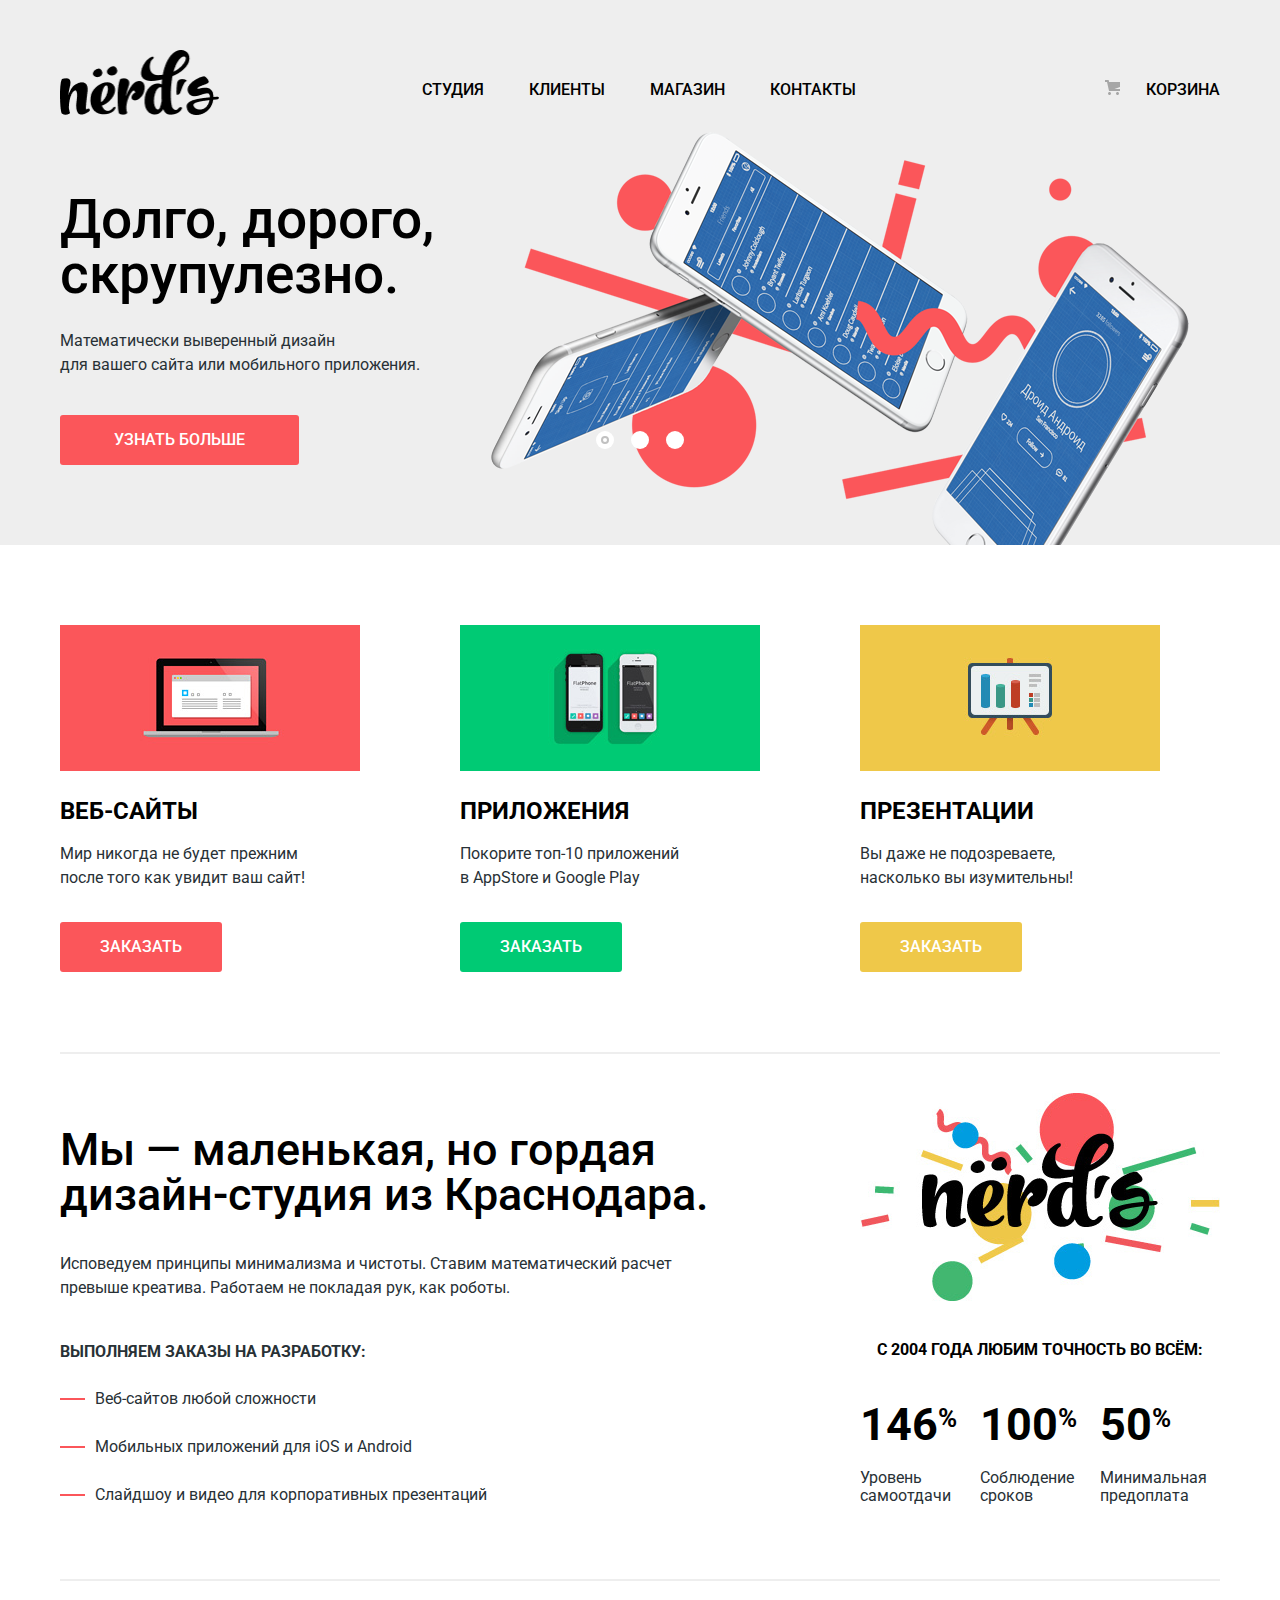
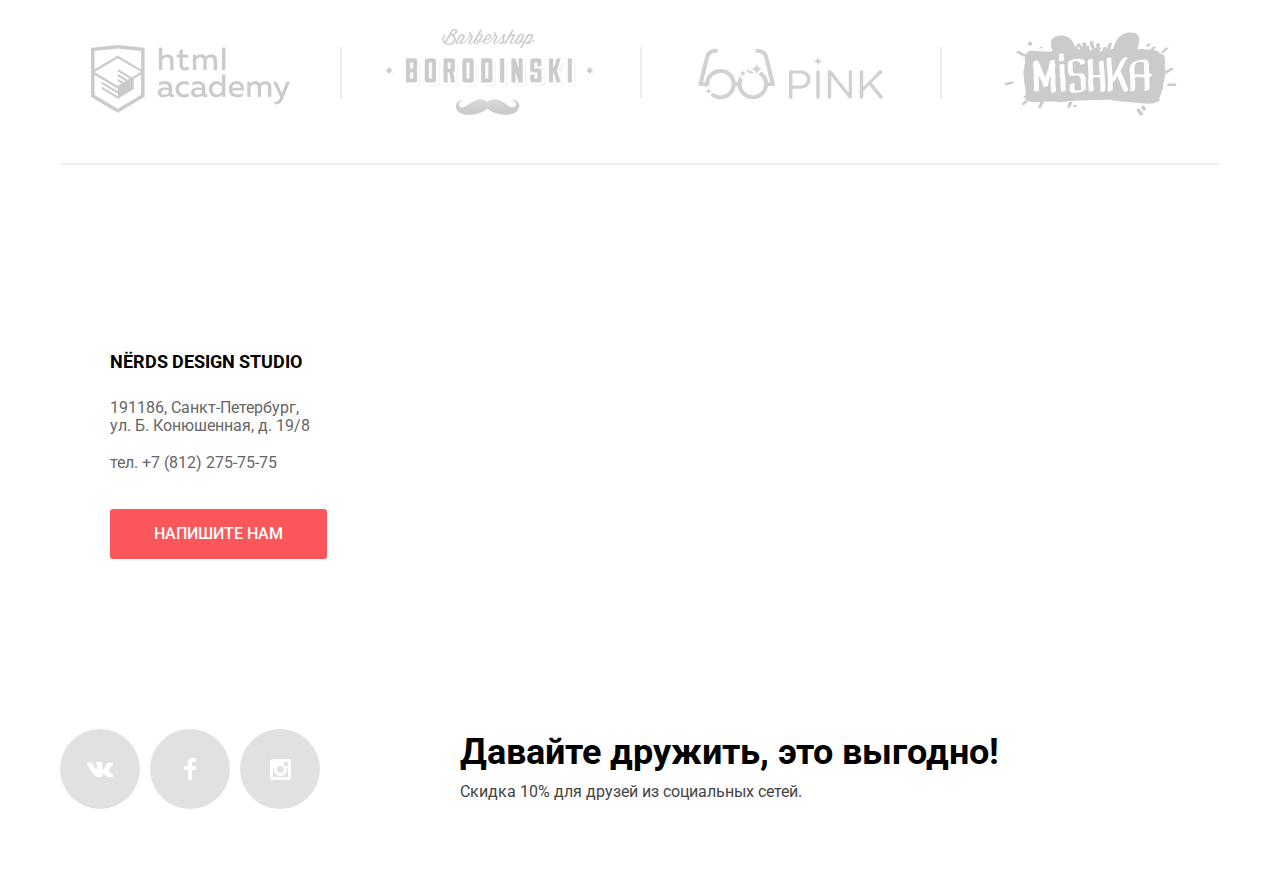
==== index.html @ d36593c3 "improve accessibility of website" ====
<!DOCTYPE html>
<html class="page" lang="ru">

  <head>
    <meta charset="UTF-8">
    <title>HTML Academy: Нёрдс</title>
    <link rel="icon" href="favicon.ico">
    <link rel="icon" href="img/icon.svg" type="image/svg+xml">
    <link rel="apple-touch-icon" href="img/180.png">
    <link rel="manifest" href="manifest.webmanifest">
    <link rel="stylesheet" href="normalize.css">
    <link rel="stylesheet" href="https://fonts.googleapis.com/css2?family=Roboto:wght@400;500;600;700&display=swap">
    <link rel="stylesheet" href="css/style.min.css">
  </head>

  <body class="page-body">
    <header class="main-header">
      <div class="main-header-container">
        <a class="nerds-logo">
          <img src="img/content/nerds-logo.png" width="159" height="65" alt="Логотип NЁRDS">
        </a>
        <nav class="main-navigation">
          <ul class="site-navigation">
            <li><a href="#">Студия</a></li>
            <li><a href="#">Клиенты</a></li>
            <li><a href="catalog.html">Магазин</a></li>
            <li><a href="#">Контакты</a></li>
          </ul>
          <ul class="user-navigation">
            <li class="basket"><a class="basket-link" href="#">Корзина</a></li>
          </ul>
        </nav>
      </div>
    </header>
    <main class="wrapper">
      <h1 class="visually-hidden">Дизайн-студия Нёрдс</h1>
      <section class="slider">
        <h2 class="visually-hidden">Слайдер</h2>
        <ul class="slider-list">
          <li class="slide slide-1 slide-current">
            <div class="slide-info">
              <p class="slide-slogan">Долго, дорого, скрупулезно.</p>
              <p class="slide-text">Математически выверенный дизайн для&nbsp;вашего&nbsp;сайта&nbsp;или мобильного приложения.</p>
              <a class="button more-info-button" href="#">Узнать больше</a>
            </div>
          </li>
          <li class="slide slide-2">
            <div class="slide-info">
              <p class="slide-slogan">Любим математику как никто другой</p>
              <p class="slide-text">Никакого креатива, только математические формулы для расчета идеальных пропорций</p>
              <a class="button more-info-button" href="#">Узнать больше</a>
            </div>
          </li>
          <li class="slide slide-3">
            <div class="slide-info">
              <p class="slide-slogan">Только ночь, только&nbsp;хардкор</p>
              <p class="slide-text">Работать днём, как все? Мы против этого. Ближе&nbsp;к&nbsp;полуночи работа только начинается.</p>
              <a class="button more-info-button" href="#" aria-label="Открыть страницу с дополнительной информацией">Узнать больше</a>
            </div>
          </li>
        </ul>
        <div class="slider-controls">
          <button class="slider-dot active" type="button" aria-label="Первый слайд"></button>
          <button class="slider-dot" type="button" aria-label="Второй слайд"></button>
          <button class="slider-dot" type="button" aria-label="Третий слайд"></button>
        </div>
      </section>
      <section class="services">
        <h2 class="visually-hidden">Услуги</h2>
        <ul class="services-list">
          <li class="services-item websites">
            <article>
              <img src="img/decorative/illustration-1.jpg" alt="иллюстрация" width="300" height="146">
              <h3>Веб-сайты</h3>
              <p>Мир никогда не будет прежним после того как увидит ваш сайт!</p>
              <a class="button order-red-button" href="#" aria-label="Перейти в каталог">Заказать</a>
            </article>
          </li>
          <li class="services-item">
            <article>
              <img src="img/decorative/illustration-2.jpg" alt="иллюстрация" width="300" height="146">
              <h3>Приложения</h3>
              <p>Покорите топ-10 приложений в&nbsp;AppStore и Google Play</p>
              <a class="button order-green-button" href="#" aria-label="Перейти в каталог">Заказать</a>
            </article>
          </li>
          <li class="services-item">
            <article>
              <img src="img/decorative/illustration-3.jpg" alt="иллюстрация" width="300" height="146">
              <h3>Презентации</h3>
              <p>Вы даже не подозреваете, насколько вы изумительны!</p>
              <a class="button order-yellow-button" href="#" aria-label="Перейти в каталог">Заказать</a>
            </article>
          </li>
        </ul>
      </section>
      <section class="about-us">
        <div class="about-us-left">
          <h2 class="visually-hidden">О нас</h2>
          <p class="intro">Мы — маленькая, но гордая дизайн-студия из Краснодара.</p>
          <p class="principle">Исповедуем принципы минимализма и чистоты. Ставим математический расчет превыше креатива. Работаем не покладая рук, как роботы.</p>
          <p class="options">Выполняем заказы на разработку:</p>
          <ul class="options-list">
            <li class="options-item">Веб-сайтов любой сложности</li>
            <li class="options-item">Мобильных приложений для iOS и Android</li>
            <li class="options-item">Слайдшоу и видео для корпоративных презентаций</li>
          </ul>
        </div>
        <div class="about-us-right">
          <img src="img/decorative/nerds-illustration.jpg" alt="Нёрдс" width="360" height="208">
          <p>С 2004 года любим точность во всём:</p>
          <dl class="benefits-list">
            <div class="benefits-item">
              <dt>146<span>%</span></dt>
              <dd>Уровень самоотдачи</dd>
            </div>
            <div class="benefits-item">
              <dt >100<span>%</span></dt>
              <dd>Соблюдение сроков</dd>
            </div>
            <div class="benefits-item">
              <dt >50<span>%</span></dt>
              <dd>Минимальная предоплата</dd>
            </div>
          </dl>
        </div>
      </section>
      <section class="our-partners">
        <h2 class="visually-hidden">Наши партнёры</h2>
        <ul class="partners-list">
          <li class="partners-item"><a href="https://htmlacademy.ru/intensive/htmlcss"><img src="img/content/htmlacademy_logo.png" alt="HTMLacademy" width="199" height="68"></a></li>
          <li class="partners-item"><a href="#"><img src="img/content/barbershop_logo.png" alt="Barbershop Borodinski" width="209" height="90"></a></li>
          <li class="partners-item"><a href="#"><img src="img/content/pink_logo.png" alt="PINK" width="185" height="52"></a></li>
          <li class="partners-item"><a href="#"><img src="img/content/mishka_logo.png" alt="Mishka" width="173" height="84"></a></li>
        </ul>
      </section>
    </main>
    <footer class="main-footer">
      <section>
        <h2 class="visually-hidden">Контакты</h2>
        <div class="footer-map">
          <div class="footer-contact">
            <span>NЁRDS DESIGN STUDIO</span>
            <div class="contacts-box">
              <address class="address">191186, Санкт-Петербург, ул.&nbsp;Б.&nbsp;Конюшенная, д. 19/8</address>
              <div class="phone-number"><a href="tel:+78122757575">тел. +7 (812) 275-75-75</a></div>
            </div>
            <a class="button feedback-button" href="blank.html" aria-label="Открыть окно с формой обратной связи">Напишите нам</a>
          </div>
          <iframe class="map-image" src="https://www.google.com/maps/embed?pb=!1m18!1m12!1m3!1d1998.6037872533273!2d30.320858716096975!3d59.93871648187614!2m3!1f0!2f0!3f0!3m2!1i1024!2i768!4f13.1!3m3!1m2!1s0x4696310fca145cc1%3A0x42b32648d8238007!2z0JHQvtC70YzRiNCw0Y8g0JrQvtC90Y7RiNC10L3QvdCw0Y8g0YPQuy4sIDE5LzgsINCh0LDQvdC60YIt0J_QtdGC0LXRgNCx0YPRgNCzLCAxOTExODY!5e0!3m2!1sru!2sru!4v1614701867694!5m2!1sru!2sru" width="1440" height="416" style="border:0;" allowfullscreen title="Офис компании по адресу ул. Большая Конюшенная 19/8, Санкт-Петербург"></iframe>
        </div>
      </section>
      <section class="footer-social">
        <h2 class="visually-hidden">Социальные сети</h2>
        <ul class="social-list">
          <li class="social-item">
            <a class="social-circle" href="#">
              <span class="visually-hidden">Вконтакте</span>
              <svg aria-hidden="true" focusable="false" width="27" height="15" viewBox="0 0 27 15">
                <path d="M16.138 11.51C17.094 11.201 18.318 13.55 19.621 14.449C20.599 15.13 21.348 14.983 21.348 14.983L24.821 14.933C24.821 14.933 26.636 14.821 25.778 13.379C25.707 13.259 25.275 12.31 23.193 10.357C21.016 8.31404 21.311 8.64504 23.932 5.11304C25.529 2.96004 26.168 1.64504 25.968 1.08504C25.776 0.546037 24.603 0.686037 24.603 0.686037L20.69 0.713037C20.309 0.714037 19.986 0.832037 19.839 1.22804C19.836 1.23204 19.218 2.89404 18.394 4.30704C16.653 7.29604 15.958 7.45504 15.67 7.26804C15.009 6.83504 15.176 5.53104 15.176 4.60404C15.176 1.70704 15.608 0.499037 14.33 0.187037C13.903 0.0830374 13.591 0.0150374 12.502 0.00503741C11.11 -0.0159626 9.92797 0.00503743 9.25797 0.334037C8.81297 0.557037 8.47197 1.04604 8.67897 1.07404C8.93897 1.10904 9.52197 1.23404 9.83397 1.66004C10.235 2.21204 10.223 3.44904 10.223 3.44904C10.223 3.44904 10.452 6.86004 9.68297 7.28304C9.15497 7.57304 8.43297 6.98104 6.87997 4.26704C6.08697 2.87904 5.48797 1.34504 5.48797 1.34504C5.48797 1.34504 5.37197 1.06004 5.16197 0.904037C4.91197 0.719037 4.56197 0.660037 4.56197 0.660037L0.84797 0.684037C0.84797 0.684037 0.28997 0.700037 0.0849697 0.946037C-0.0970303 1.16404 0.0699697 1.61404 0.0699697 1.61404C0.0699697 1.61404 2.97897 8.49504 6.27297 11.961C9.29297 15.143 12.725 14.932 12.725 14.932H14.28C14.28 14.932 14.749 14.878 14.989 14.62C15.213 14.38 15.203 13.929 15.203 13.929C15.203 13.929 15.172 11.82 16.138 11.51Z" fill="#FFFFFF"/>
              </svg>
            </a>
          </li>
          <li class="social-item">
            <a class="social-circle" href="#">
              <span class="visually-hidden">Facebook</span>
              <svg aria-hidden="true" focusable="false" width="12" height="22" viewBox="0 0 12 22">
                <path d="M12 4V0H8C5.79086 0 4 1.79086 4 4V8H0V12H4V22H8V12H12V8H8V4H12Z" fill="#FFFFFF"/>
              </svg>
            </a>
          </li>
          <li class="social-item">
            <a class="social-circle" href="#">
              <span class="visually-hidden">Instagram</span>
              <svg aria-hidden="true" focusable="false" width="21" height="21" viewBox="0 0 21 21">
              <path fill-rule="evenodd" clip-rule="evenodd" d="M3 0H18C19.65 0 21 1.35 21 3V18C21 19.65 19.65 21 18 21H3C1.35 21 0 19.65 0 18V3C0 1.35 1.35 0 3 0ZM14 10.5C14 8.57 12.43 7 10.5 7C8.57 7 7 8.57 7 10.5C7 12.43 8.57 14 10.5 14C12.43 14 14 12.43 14 10.5ZM3 18V9H4.181C4.0626 9.49127 4.00186 9.99467 4 10.5C4 14.0899 6.91015 17 10.5 17C14.0899 17 17 14.0899 17 10.5C16.9986 9.99464 16.9379 9.49118 16.819 9H18V18H3ZM14 7H18V3H14V7Z" fill="#FFFFFF"/>
              </svg>
            </a>
          </li>
        </ul>
        <div class="discount-wrapper">
          <span>Давайте дружить, это выгодно!</span>
          <p>Скидка 10% для друзей из социальных сетей.</p>
        </div>
      </section>
    </footer>
    <section class="modal-window">
      <div class="modal-wrapper">
        <h2>Напишите нам</h2>
        <form class="feedback-form" action="#" method="post">
          <div class="form name-form">
            <label for="feedback-name">Ваше имя:</label>
            <input class="type-name" id="feedback-name" type="text" name="login" placeholder="Имя Фамилия" pattern="[a-zA-Zа-яА-ЯЁё][a-zA-Zа-яА-ЯЁё ]+">
          </div>
          <div class="form email-form">
            <label for="feedback-email">Ваш email:</label>
            <input class="type-email" id="feedback-email" type="email" name="email" placeholder="email@example.com">
          </div>
          <div class="text-form">
            <span>Текст письма:</span>
            <div><textarea class="message-area" name="message" placeholder="В свободной форме"></textarea></div>
          </div>
          <button class="button send-button" type="submit">Отправить</button>
        </form>
        <div class="button-wrapper"><button class="modal-close" aria-label="Закрыть" type="button"></button></div>
      </div>
    </section>
    <script src="js/feedback.js"></script>
  </body>
</html>
---- css/style.min.css ----
@keyframes bounce{0%{transform:translateY(-2000px)}70%{transform:translateY(30px)}90%{transform:translateY(-10px)}to{transform:translateY(0)}}@keyframes shake{0%,to{transform:translateX(0)}10%,30%,50%,70%,90%{transform:translateX(-10px)}20%,40%,60%,80%{transform:translateX(10px)}}:root{--primary-light:#ffffff;--secondary-light:#eeeeee;--primary-dark:#283136;--secondary-dark:#000000;--color-red:#FB565A;--color-red-hover:#e74246;--color-red-click:#D7373B;--color-green:#00CA74;--color-green-hover:#00BC6C;--color-green-click:#00AA62;--color-yellow:#EFC849;--color-yellow-hover:#EAB534;--color-yellow-click:#E5A722;--disabled-form:rgba(40, 49, 54, 0.3);--price-toggles:#ababab;--price-filter:#EEE;--color-grey-text:#666666;--color-grey-text2:#444444;--slider-dot-active:#c1c1c1;--color-grey-hover:#DFDFDF;--color-grey-click:#D5D5D5;--social-circle:#E1E1E1;--page-button-border:#DBDBDB;--form-quiet:#D7DCDE;--form-hover:#B4B9BB;--transparent-light:rgba(255, 255, 255, 0.3);--transparent-dark:rgba(0, 0, 0, 0.3);--transparent-dark2:rgba(0, 0, 0, 0.1);--transparent-dark3:rgba(0, 0, 0, 0.6);--transparent-grey:rgba(68, 68, 68, 0.5)}.page-body{font-family:"Roboto",Arial,sans-serif;font-size:16px;line-height:24px;font-weight:400;color:var(--primary-dark);background-color:var(--primary-light);margin:0;padding:0;min-width:1180px;min-height:100%;display:grid;grid-template-rows:min-content 1fr min-content;align-content:start}a{text-decoration:none}img{max-width:100%;height:auto}.page{height:100%}.visually-hidden{position:absolute;width:1px;height:1px;margin:-1px;border:0;padding:0;white-space:nowrap;clip-path:inset(100%);clip:rect(0 0 0 0);overflow:hidden}.button{display:inline-block;vertical-align:middle;font-size:16px;font-family:inherit;line-height:18px;font-weight:500;text-transform:uppercase;color:var(--primary-light);outline:0;border:0;border-radius:3px;padding:16px 54px}.feedback-button,.more-info-button,.order-red-button,.price-button,.send-button{background-color:var(--color-red)}.order-green-button,.order-red-button,.order-yellow-button{padding:16px 40px}.order-green-button{background-color:var(--color-green)}.order-green-button:hover{background-color:var(--color-green-hover)}.order-green-button:focus{color:var(--transparent-light);background-color:var(--color-green-click);box-shadow:inset 0 3px 0 rgba(0,1,1,.1)}.order-yellow-button{background-color:var(--color-yellow)}.order-yellow-button:hover{background-color:var(--color-yellow-hover)}.order-yellow-button:focus{color:var(--transparent-light);background-color:var(--color-yellow-click);box-shadow:inset 0 3px 0 rgba(0,1,1,.1)}.feedback-button:hover,.more-info-button:hover,.order-red-button:hover,.price-button:hover,.send-button:hover{background-color:var(--color-red-hover)}.feedback-button:focus,.more-info-button:focus,.order-red-button:focus,.price-button:focus,.send-button:focus{color:var(--transparent-light);background-color:var(--color-red-click);box-shadow:inset 0 3px 0 rgba(0,1,1,.1)}.show-button{background-color:var(--secondary-light);color:var(--secondary-dark);outline:0;width:100%}.show-button:hover{background-color:var(--color-grey-hover)}.show-button:focus{background-color:var(--color-grey-click);color:var(--transparent-dark);box-shadow:0 -3px var(--transparent-dark2);box-shadow:inset 0 3px 0 rgba(0,1,1,.1)}.feedback-button{padding:16px 44px}.send-button{padding:16px 83px}.price-button{padding:16px 72px}.main-header{background-color:var(--secondary-light);margin:0;padding:0;z-index:1}.main-header-container{display:flex;width:1160px;margin:49px auto 0;justify-content:space-between}.nerds-logo{height:65px}.nerds-logo:hover{opacity:.7}.nerds-logo:focus,.social-circle:focus path{opacity:.3}.main-navigation{margin-top:26px;display:grid;grid-template-columns:auto auto;column-gap:10px;width:798px}.form label,.main-navigation li{margin-bottom:9px}.site-navigation,.user-navigation{list-style:none;margin:0;padding:0;display:flex;flex-wrap:wrap}.user-navigation{justify-self:end}.site-navigation a,.user-navigation a{font-size:16px;line-height:30px;font-weight:500;text-transform:uppercase;color:var(--secondary-dark)}.site-navigation li{margin-right:45px}.user-navigation li{margin-left:10px}.basket{position:relative;justify-self:end;text-align:end;width:115px}.basket-link::before{content:"";position:absolute;left:0;width:42px;height:19px;top:5px;background-image:url(../img/decorative/cart-icon.svg);background-repeat:no-repeat;background-position:0 0}.main-navigation a:hover{color:var(--color-red)}.main-navigation a:focus{color:var(--transparent-dark)}.basket-link:active::before,.main-navigation a.active,.main-navigation a:active{padding-bottom:18px;border-bottom:2px solid var(--color-red)}.slider{background-color:var(--secondary-light);margin-bottom:80px;position:relative}.slider-list{list-style:none;margin:0;padding:0}.slide{display:none}.slide-current{display:flex;position:relative;width:1160px;margin:0 auto}.slide-slogan{font-size:55px;line-height:55px;font-weight:500;color:var(--secondary-dark);margin:78px 0 0;padding:0;width:538px}.slide-text{line-height:24px;margin-top:27px;width:416px}.slide-1,.slide-2,.slide-3{background-image:url(../img/decorative/slide1.png);background-repeat:no-repeat;background-position:397px}.slide-2,.slide-3{background-image:url(../img/decorative/slide2.png)}.slide-3{background-image:url(../img/decorative/slide3.png)}.slide-2 .slide-text,.slide-3 .slide-text{margin-top:38px}.slider-controls{position:absolute;top:317px;left:calc(50% - 44px);display:flex;width:88px;justify-content:space-between}.slider-dot,.slider-dot.active::before{background-color:var(--primary-light);border-radius:50%}.slider-dot{width:18px;height:18px;border:0;padding:5px;cursor:pointer;outline-style:none;position:relative}.slider-dot.active::before{content:"";width:4px;height:4px;border:2px solid var(--slider-dot-active);position:absolute;top:5px;left:5px}.slider .more-info-button{margin:22px 0 80px}.slide-2 .more-info-button,.slide-3 .more-info-button{margin-top:12px}.services{width:1160px;margin:0 auto;text-align:left}.services img{object-fit:contain}.services-list{list-style:none;margin:0;padding:0 0 82px;display:flex;flex-wrap:wrap;justify-content:space-between;position:relative}.about-us::before,.our-partners::before,.services-list::before{content:"";position:absolute;width:1160px;height:2px;background-color:var(--secondary-light);bottom:0}.services-list h3{font-size:24px;font-weight:700;line-height:30px;text-transform:uppercase;color:var(--secondary-dark);margin:18px 0 16px}.services-item{width:300px}.services-item:nth-child(3n+3){margin-right:60px}.services-item:nth-child(n+4){margin-top:30px}.services-item p{margin-bottom:32px;width:260px}.about-us{display:grid;grid-template-columns:7fr 3fr;column-gap:149px;margin-right:auto;margin-left:auto;width:1160px;padding-bottom:50px;position:relative}.about-us-left{grid-column:1/2;margin-top:73px}.about-us-right{grid-column:2/3;margin-top:39px;width:360px}.about-us-right img{margin-bottom:30px;object-fit:contain}.intro{font-size:45px;line-height:45px;font-weight:500;color:var(--secondary-dark);margin:0 0 35px}.principle{margin-bottom:40px}.options{font-weight:700;text-transform:uppercase;margin:0 0 23px}.options-list{list-style:none;padding:0;margin:0}.options-list li{padding-left:35px;margin-bottom:24px;position:relative}.options-list li::before{content:"";width:25px;height:2px;background-color:var(--color-red);position:absolute;left:0;top:11px}.about-us-right p{text-transform:uppercase;text-align:center;width:360px;margin:0}.benefits-list{padding:0;margin:31px 0 0;display:flex;flex-wrap:wrap;width:370px}.benefits-item{width:min-content;margin-right:23px}.about-us-right p,.benefits-item dt,.benefits-item span{font-weight:700;color:var(--secondary-dark)}.benefits-item dt{font-size:45px;line-height:64px;text-transform:uppercase;margin-bottom:12px}.benefits-item span{font-size:26px;line-height:40px;vertical-align:text-top}.benefits-list dd{line-height:18px;margin:0}.our-partners,.partners-list{width:1160px;margin:0 auto 80px;padding:48px 0 46px;position:relative}.partners-list{list-style:none;margin:0 auto;padding:0;display:grid;grid-template-columns:repeat(4,3fr);align-items:center;column-gap:40px}.partners-item::before{content:"";height:52px;width:2px;background-color:var(--secondary-light);position:absolute;top:18px;transform:translateX(280px)}.partners-item:first-child{margin-top:10px}.partners-item:last-child::before{background-color:transparent}.partners-item a{display:flex;justify-content:center}.partners-item img{opacity:.2}.modal-close:hover::before,.partners-item img:hover{opacity:1}.partners-item a:focus img{opacity:.1}.partners-item img:nth-child(n+5){margin-top:30px}.footer-map{display:grid;grid-template-columns:auto 1160px auto;grid-template-rows:54px 308px 54px;margin-bottom:68px}.map-image{grid-column:1/4;grid-row:1/4;width:100%;height:416px;object-fit:cover;margin:0 auto 68px}.footer-contact{box-sizing:border-box;grid-column:2/3;grid-row:2/3;z-index:1;background-color:var(--primary-light);width:319px;height:308px;padding:48px 50px}.contacts-box{width:230px;margin:22px 0 34px}.footer-contact span{font-size:18px;line-height:30px;font-weight:700;text-transform:uppercase;color:var(--secondary-dark)}.address,.phone-number a{font-style:normal;line-height:18px;color:var(--color-grey-text)}.phone-number{margin-top:16px}.footer-social{display:grid;column-gap:139px;grid-template-columns:261px 1fr;margin:0 auto 68px;width:1160px}.social-list{list-style:none;margin:0;padding:0;display:flex;flex-wrap:wrap;width:270px}.social-item{margin-right:10px}.social-circle{display:flex;justify-content:center;align-items:center;height:80px;width:80px;background-color:var(--social-circle);border-radius:50%}.social-circle:hover{background-color:var(--color-red-hover)}.social-circle:focus{background-color:var(--color-red-click);box-shadow:inset 0 3px 0 rgba(0,1,1,.1)}.discount-wrapper{padding-top:5px}.discount-wrapper span,.modal-window h2{font-size:36px;line-height:36px;font-weight:700;color:var(--secondary-dark)}.discount-wrapper p{line-height:22px;color:var(--color-grey-text2);margin:10px 0 0;padding:0}.modal-window{display:none;position:fixed;background-color:var(--primary-light);width:960px;bottom:180px;left:calc(50% - 480px);box-shadow:0 20px 40px rgba(0,0,0,.4);z-index:1}.modal-show{display:block;animation:bounce .6s}.modal-error{animation:shake .6s}.modal-window h2{font-size:45px;line-height:53px}.modal-wrapper{width:761px;height:443px;margin:62px 100px 84px}.modal-close,.modal-close::before{position:absolute;width:21px;height:21px}.modal-close{right:90px;top:78px;cursor:pointer;background-color:transparent;border:0;outline:0}.modal-close::before{content:"";right:0;top:0;background-image:url(../img/decorative/close-cross.svg);background-position:0 0;opacity:.3}.modal-close:active::before{opacity:.1}.feedback-form div{line-height:18px;font-weight:700}.feedback-form input[type=email],.feedback-form input[type=text]{border:2px solid var(--form-quiet);color:var(--transparent-grey);border-radius:3px;font-family:inherit;font-size:16px;line-height:18px;padding:14px 16px}.feedback-form{display:flex;flex-direction:row;flex-wrap:wrap}.name-form{margin-right:40px}.email-form,.name-form{width:360px;display:flex;flex-direction:column}.text-form{margin-top:34px}.message-area{border:2px solid var(--form-quiet);border-radius:3px;resize:none;width:760px;font-family:inherit;font-size:16px;line-height:18px;color:var(--transparent-grey);margin:9px 0 47px;padding:16px;box-sizing:border-box;height:118px}.message-area:hover{border-color:var(--form-hover);border-radius:3px}.message-area:focus{border-color:var(--secondary-dark);border-radius:3px;color:var(--secondary-dark);outline:0}.feedback-form input:hover{border-color:var(--form-hover);border-radius:3px;color:var(--form-hover)}.feedback-form input:focus{border-color:var(--secondary-dark);border-radius:3px;color:var(--secondary-dark);outline:0}.feedback-form input:invalid{border-color:var(--color-red-hover);border-radius:3px;color:var(--color-red-hover)}.title-wrapper{display:block}.title-wrapper h1{font-size:55px;line-height:55px;font-weight:500;color:var(--secondary-dark);text-align:center}.title-wrapper h1:first-of-type{margin-top:78px}.title-wrapper h1:last-of-type{margin-bottom:108px}.content-wrapper{display:grid;grid-template-areas:'sidebar . market';grid-template-columns:3fr 1fr 8fr;column-gap:70px;width:1160px;margin:56px auto 60px}.filter-wrapper{grid-area:sidebar;width:260px}.filter fieldset{border:0;padding:0;margin:0 0 50px}.filter fieldset:first-child{margin-bottom:55px}.filter fieldset:nth-child(2){margin-bottom:47px}.filter legend{font-size:18px;line-height:30px;font-weight:700;padding:0;margin:0 0 16px;text-transform:uppercase;color:var(--secondary-dark)}.range-filter legend{margin-bottom:48px}.price-controls input,.range-controls{background-color:var(--price-filter);border-radius:3px}.range-controls{position:relative;height:41px;outline-offset:-3px;margin-bottom:14px;padding:39px 22px 0}.range-controls .scale{height:2px;background:var(--form-quiet)}.range-controls .bar{height:2px;background:var(--color-green);width:67%}.range-controls .toggle{position:absolute;top:30px;width:4px;height:4px;padding:0;background:var(--price-toggles);border:8px solid var(--primary-light);border-radius:50%;box-shadow:0 2px 1px rgba(0,0,0,.15);cursor:pointer;outline:0}.range-controls .toggle-min{left:18px}.range-controls .toggle-max{left:160px}.price-controls{display:flex;justify-content:space-between}.price-controls label{text-transform:uppercase;line-height:22px}.price-controls input{font-family:inherit;font-size:inherit;line-height:inherit;width:64px;border-style:none;text-align:center;margin-left:8px;padding:8px}.price-controls input[type=number]{-moz-appearance:textfield}.price-controls input::-webkit-inner-spin-button,.price-controls input::-webkit-outer-spin-button{-webkit-appearance:none;appearance:none;margin:0}.features-list,.grid-list{margin:0;padding:0;list-style:none;line-height:19px}.filter-input-checkbox,.filter-input-radio{color:var(--primary-dark);font-size:16px;line-height:19px}.features-item,.grid-item{padding-left:36px;margin-bottom:20px}.features-item{margin-bottom:21px}.features-item:last-child,.grid-item:last-child{margin-bottom:0}.features-item label,.grid-item label{position:relative;display:block;cursor:pointer;user-select:none}.filter-input-radio+label::before{content:"";position:absolute;width:25px;height:25px;left:-36px;top:-3px;opacity:.4;background-image:url(../img/decorative/radio-off.svg);background-repeat:no-repeat;background-position:0 0}.filter-input-radio:checked+label::after{content:"";position:absolute;width:9px;height:9px;border-radius:50%;background-color:#4d4d4d;left:-28px;top:5px;opacity:.4}.filter-input-radio:hover+label::after,.filter-input-radio:hover+label::before{opacity:1}.filter-input-checkbox:disabled+label,.filter-input-radio:disabled+label{color:var(--disabled-form)}.filter-input-radio:disabled+label::after,.filter-input-radio:disabled+label::before{opacity:.1}.filter-input-checkbox+label::before{content:"";position:absolute;width:23px;height:23px;left:-36px;top:-3px;background-image:url(../img/decorative/checkbox-off.svg);background-repeat:no-repeat;background-position:0 0;opacity:.4}.filter-input-checkbox:checked+label::before{display:none}.filter-input-checkbox:checked+label::after{content:"";position:absolute;width:25px;height:23px;left:-36px;top:-3px;background-color:var(--primary-light);background-image:url(../img/decorative/checkbox-on.svg);background-repeat:no-repeat;background-position:0 0;opacity:.4}.filter-input-checkbox:hover+label::after,.filter-input-checkbox:hover+label::before{opacity:1}.filter-input-checkbox:disabled+label::after,.filter-input-checkbox:disabled+label::before{opacity:.1}.sorting{margin-bottom:48px;display:grid;grid-template-columns:min-content 1fr max-content}.sorting-list{list-style:none;margin:2px 47px 0 0;padding:0;display:flex;flex-wrap:wrap;justify-self:end}.sorting-list a{font-size:14px;line-height:18px;text-transform:uppercase;color:var(--transparent-dark);margin-left:25px}.sorting-list a:hover{color:var(--transparent-dark3)}.sorting-list a.active,.sorting-list a:focus:active{font-size:14px;line-height:18px;text-transform:uppercase;color:var(--secondary-dark)}.desc-box-title a,.sorting span{font-size:18px;line-height:30px;font-weight:700;text-transform:uppercase;color:var(--secondary-dark)}.down-arrow,.up-arrow{fill:#a6a6a6;opacity:.2}.up-arrow{padding:0 3px;margin-left:8px}.down-arrow{padding:0 1px 0 3px}.down-arrow:hover,.up-arrow:hover{fill:#a6a6a6;opacity:1}.down-arrow:focus:active,.up-arrow:focus:active{fill:#231f20;opacity:1}.templates-wrapper{grid-area:market}.templates-list{list-style:none;margin:0;padding:0;display:grid;grid-template-columns:1fr 1fr;column-gap:40px;row-gap:30px}.product-card,.product-card:hover{background-position:top;background-repeat:no-repeat}.product-card{width:358px;margin:0;padding-top:40px;position:relative;background-color:var(--primary-light);border-radius:5px;border:1px solid var(--transparent-dark2);background-image:url(../img/decorative/browser-quiet.png)}.desc-box,.item-img{border-bottom-left-radius:5px;border-bottom-right-radius:5px}.item-img{display:block;object-fit:contain}.product-card:hover{box-shadow:0 6px 15px rgba(0,0,0,.25);background-image:url(../img/decorative/browser.png)}.desc-box{display:none;position:absolute;background-color:var(--secondary-light);text-align:center;z-index:1;padding-bottom:44px;width:358px;top:390px;overflow-y:auto;max-height:188px}.product-card:hover .desc-box{display:block;background-color:var(--secondary-light)}.desc-box a:hover{color:var(--color-red)}.desc-box a:focus{color:var(--transparent-dark)}.desc-box p{line-height:18px;color:var(--color-grey-text);margin:12px auto 32px;width:255px}.pagination{list-style:none;display:flex;justify-content:flex-start;flex-wrap:wrap;padding:0;margin:55px 0 0}.pagination-item a{display:inline-block;vertical-align:middle;font-family:inherit;line-height:18px;font-weight:500;text-transform:uppercase;color:var(--secondary-dark);background-color:var(--secondary-light);outline:3px solid transparent;border-radius:3px;padding:16px 20px;margin-right:12px}.pagination-item:last-child a{padding:16px 78px}.pagination-item a:hover{background-color:var(--color-grey-hover)}.pagination-item a:focus{background-color:var(--color-grey-click);color:var(--transparent-dark);box-shadow:inset 0 3px 0 var(--transparent-dark2);border-radius:3px}.pagination-item a.active,.pagination-item a:active{color:var(--secondary-dark);background-color:var(--primary-light);border:3px solid var(--page-button-border);box-shadow:none;padding:13px 17px}.pagination-item:last-child a:active{padding:13px 75px}
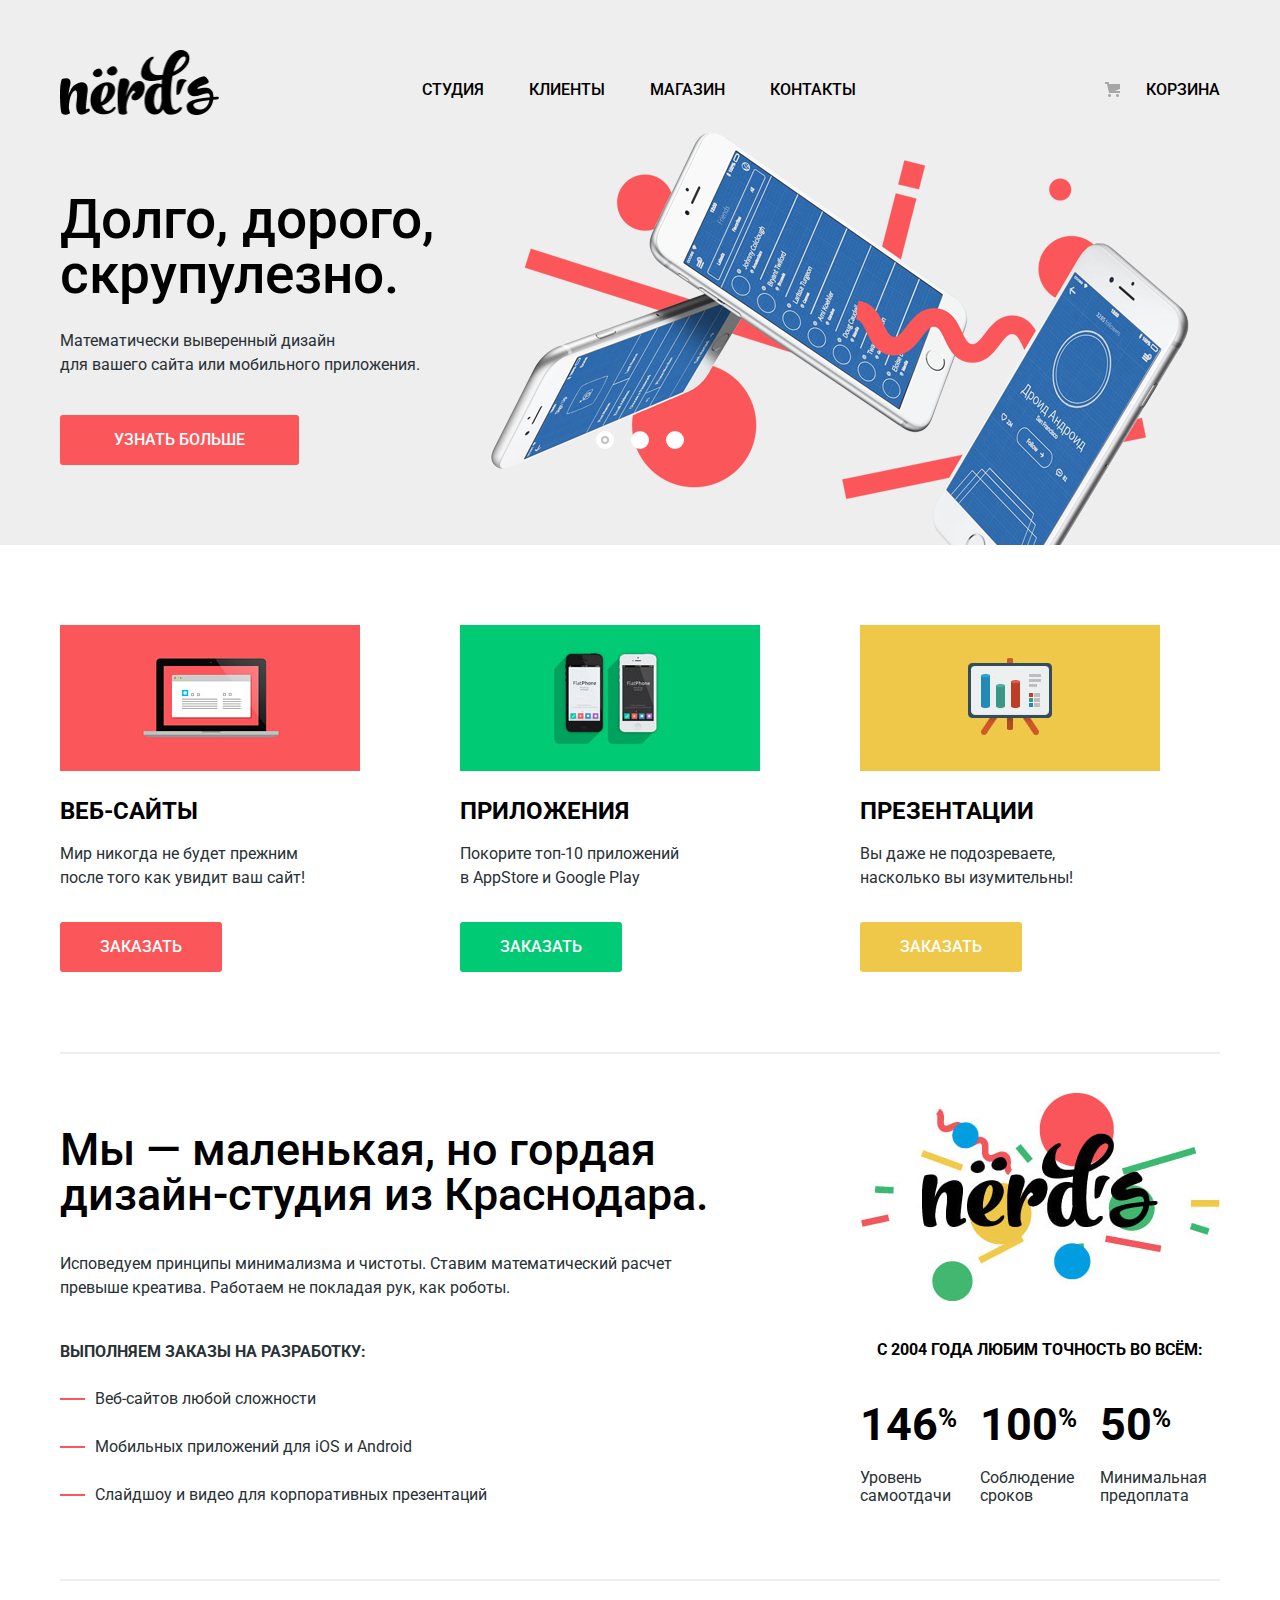
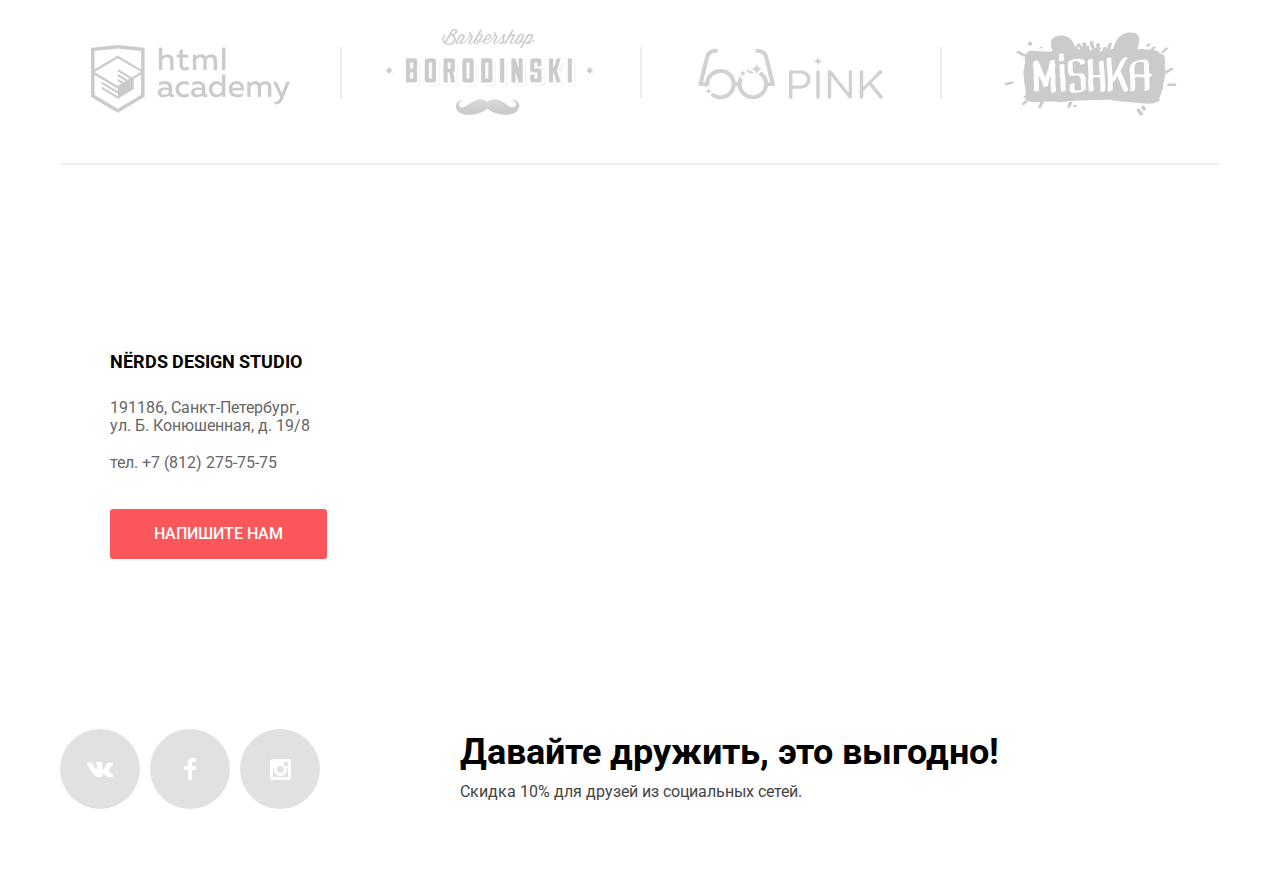
==== commit eb3f97dd: "optimize graphics" ====
--- a/index.html
+++ b/index.html
@@ -95,6 +95,7 @@
         </ul>
       </section>
       <section class="about-us">
+        <div class="about-us-wrapper">
         <div class="about-us-left">
           <h2 class="visually-hidden">О нас</h2>
           <p class="intro">Мы — маленькая, но гордая дизайн-студия из Краснодара.</p>
@@ -124,6 +125,7 @@
             </div>
           </dl>
         </div>
+        </div>
       </section>
       <section class="our-partners">
         <h2 class="visually-hidden">Наши партнёры</h2>
@@ -135,6 +137,7 @@
         </ul>
       </section>
     </main>
+
     <footer class="main-footer">
       <section>
         <h2 class="visually-hidden">Контакты</h2>
@@ -184,6 +187,7 @@
         </div>
       </section>
     </footer>
+
     <section class="modal-window">
       <div class="modal-wrapper">
         <h2>Напишите нам</h2>
--- a/css/style.min.css
+++ b/css/style.min.css
@@ -1 +1 @@
-@keyframes bounce{0%{transform:translateY(-2000px)}70%{transform:translateY(30px)}90%{transform:translateY(-10px)}to{transform:translateY(0)}}@keyframes shake{0%,to{transform:translateX(0)}10%,30%,50%,70%,90%{transform:translateX(-10px)}20%,40%,60%,80%{transform:translateX(10px)}}:root{--primary-light:#ffffff;--secondary-light:#eeeeee;--primary-dark:#283136;--secondary-dark:#000000;--color-red:#FB565A;--color-red-hover:#e74246;--color-red-click:#D7373B;--color-green:#00CA74;--color-green-hover:#00BC6C;--color-green-click:#00AA62;--color-yellow:#EFC849;--color-yellow-hover:#EAB534;--color-yellow-click:#E5A722;--disabled-form:rgba(40, 49, 54, 0.3);--price-toggles:#ababab;--price-filter:#EEE;--color-grey-text:#666666;--color-grey-text2:#444444;--slider-dot-active:#c1c1c1;--color-grey-hover:#DFDFDF;--color-grey-click:#D5D5D5;--social-circle:#E1E1E1;--page-button-border:#DBDBDB;--form-quiet:#D7DCDE;--form-hover:#B4B9BB;--transparent-light:rgba(255, 255, 255, 0.3);--transparent-dark:rgba(0, 0, 0, 0.3);--transparent-dark2:rgba(0, 0, 0, 0.1);--transparent-dark3:rgba(0, 0, 0, 0.6);--transparent-grey:rgba(68, 68, 68, 0.5)}.page-body{font-family:"Roboto",Arial,sans-serif;font-size:16px;line-height:24px;font-weight:400;color:var(--primary-dark);background-color:var(--primary-light);margin:0;padding:0;min-width:1180px;min-height:100%;display:grid;grid-template-rows:min-content 1fr min-content;align-content:start}a{text-decoration:none}img{max-width:100%;height:auto}.page{height:100%}.visually-hidden{position:absolute;width:1px;height:1px;margin:-1px;border:0;padding:0;white-space:nowrap;clip-path:inset(100%);clip:rect(0 0 0 0);overflow:hidden}.button{display:inline-block;vertical-align:middle;font-size:16px;font-family:inherit;line-height:18px;font-weight:500;text-transform:uppercase;color:var(--primary-light);outline:0;border:0;border-radius:3px;padding:16px 54px}.feedback-button,.more-info-button,.order-red-button,.price-button,.send-button{background-color:var(--color-red)}.order-green-button,.order-red-button,.order-yellow-button{padding:16px 40px}.order-green-button{background-color:var(--color-green)}.order-green-button:hover{background-color:var(--color-green-hover)}.order-green-button:focus{color:var(--transparent-light);background-color:var(--color-green-click);box-shadow:inset 0 3px 0 rgba(0,1,1,.1)}.order-yellow-button{background-color:var(--color-yellow)}.order-yellow-button:hover{background-color:var(--color-yellow-hover)}.order-yellow-button:focus{color:var(--transparent-light);background-color:var(--color-yellow-click);box-shadow:inset 0 3px 0 rgba(0,1,1,.1)}.feedback-button:hover,.more-info-button:hover,.order-red-button:hover,.price-button:hover,.send-button:hover{background-color:var(--color-red-hover)}.feedback-button:focus,.more-info-button:focus,.order-red-button:focus,.price-button:focus,.send-button:focus{color:var(--transparent-light);background-color:var(--color-red-click);box-shadow:inset 0 3px 0 rgba(0,1,1,.1)}.show-button{background-color:var(--secondary-light);color:var(--secondary-dark);outline:0;width:100%}.show-button:hover{background-color:var(--color-grey-hover)}.show-button:focus{background-color:var(--color-grey-click);color:var(--transparent-dark);box-shadow:0 -3px var(--transparent-dark2);box-shadow:inset 0 3px 0 rgba(0,1,1,.1)}.feedback-button{padding:16px 44px}.send-button{padding:16px 83px}.price-button{padding:16px 72px}.main-header{background-color:var(--secondary-light);margin:0;padding:0;z-index:1}.main-header-container{display:flex;width:1160px;margin:49px auto 0;justify-content:space-between}.nerds-logo{height:65px}.nerds-logo:hover{opacity:.7}.nerds-logo:focus,.social-circle:focus path{opacity:.3}.main-navigation{margin-top:26px;display:grid;grid-template-columns:auto auto;column-gap:10px;width:798px}.form label,.main-navigation li{margin-bottom:9px}.site-navigation,.user-navigation{list-style:none;margin:0;padding:0;display:flex;flex-wrap:wrap}.user-navigation{justify-self:end}.site-navigation a,.user-navigation a{font-size:16px;line-height:30px;font-weight:500;text-transform:uppercase;color:var(--secondary-dark)}.site-navigation li{margin-right:45px}.user-navigation li{margin-left:10px}.basket{position:relative;justify-self:end;text-align:end;width:115px}.basket-link::before{content:"";position:absolute;left:0;width:42px;height:19px;top:5px;background-image:url(../img/decorative/cart-icon.svg);background-repeat:no-repeat;background-position:0 0}.main-navigation a:hover{color:var(--color-red)}.main-navigation a:focus{color:var(--transparent-dark)}.basket-link:active::before,.main-navigation a.active,.main-navigation a:active{padding-bottom:18px;border-bottom:2px solid var(--color-red)}.slider{background-color:var(--secondary-light);margin-bottom:80px;position:relative}.slider-list{list-style:none;margin:0;padding:0}.slide{display:none}.slide-current{display:flex;position:relative;width:1160px;margin:0 auto}.slide-slogan{font-size:55px;line-height:55px;font-weight:500;color:var(--secondary-dark);margin:78px 0 0;padding:0;width:538px}.slide-text{line-height:24px;margin-top:27px;width:416px}.slide-1,.slide-2,.slide-3{background-image:url(../img/decorative/slide1.png);background-repeat:no-repeat;background-position:397px}.slide-2,.slide-3{background-image:url(../img/decorative/slide2.png)}.slide-3{background-image:url(../img/decorative/slide3.png)}.slide-2 .slide-text,.slide-3 .slide-text{margin-top:38px}.slider-controls{position:absolute;top:317px;left:calc(50% - 44px);display:flex;width:88px;justify-content:space-between}.slider-dot,.slider-dot.active::before{background-color:var(--primary-light);border-radius:50%}.slider-dot{width:18px;height:18px;border:0;padding:5px;cursor:pointer;outline-style:none;position:relative}.slider-dot.active::before{content:"";width:4px;height:4px;border:2px solid var(--slider-dot-active);position:absolute;top:5px;left:5px}.slider .more-info-button{margin:22px 0 80px}.slide-2 .more-info-button,.slide-3 .more-info-button{margin-top:12px}.services{width:1160px;margin:0 auto;text-align:left}.services img{object-fit:contain}.services-list{list-style:none;margin:0;padding:0 0 82px;display:flex;flex-wrap:wrap;justify-content:space-between;position:relative}.about-us::before,.our-partners::before,.services-list::before{content:"";position:absolute;width:1160px;height:2px;background-color:var(--secondary-light);bottom:0}.services-list h3{font-size:24px;font-weight:700;line-height:30px;text-transform:uppercase;color:var(--secondary-dark);margin:18px 0 16px}.services-item{width:300px}.services-item:nth-child(3n+3){margin-right:60px}.services-item:nth-child(n+4){margin-top:30px}.services-item p{margin-bottom:32px;width:260px}.about-us{display:grid;grid-template-columns:7fr 3fr;column-gap:149px;margin-right:auto;margin-left:auto;width:1160px;padding-bottom:50px;position:relative}.about-us-left{grid-column:1/2;margin-top:73px}.about-us-right{grid-column:2/3;margin-top:39px;width:360px}.about-us-right img{margin-bottom:30px;object-fit:contain}.intro{font-size:45px;line-height:45px;font-weight:500;color:var(--secondary-dark);margin:0 0 35px}.principle{margin-bottom:40px}.options{font-weight:700;text-transform:uppercase;margin:0 0 23px}.options-list{list-style:none;padding:0;margin:0}.options-list li{padding-left:35px;margin-bottom:24px;position:relative}.options-list li::before{content:"";width:25px;height:2px;background-color:var(--color-red);position:absolute;left:0;top:11px}.about-us-right p{text-transform:uppercase;text-align:center;width:360px;margin:0}.benefits-list{padding:0;margin:31px 0 0;display:flex;flex-wrap:wrap;width:370px}.benefits-item{width:min-content;margin-right:23px}.about-us-right p,.benefits-item dt,.benefits-item span{font-weight:700;color:var(--secondary-dark)}.benefits-item dt{font-size:45px;line-height:64px;text-transform:uppercase;margin-bottom:12px}.benefits-item span{font-size:26px;line-height:40px;vertical-align:text-top}.benefits-list dd{line-height:18px;margin:0}.our-partners,.partners-list{width:1160px;margin:0 auto 80px;padding:48px 0 46px;position:relative}.partners-list{list-style:none;margin:0 auto;padding:0;display:grid;grid-template-columns:repeat(4,3fr);align-items:center;column-gap:40px}.partners-item::before{content:"";height:52px;width:2px;background-color:var(--secondary-light);position:absolute;top:18px;transform:translateX(280px)}.partners-item:first-child{margin-top:10px}.partners-item:last-child::before{background-color:transparent}.partners-item a{display:flex;justify-content:center}.partners-item img{opacity:.2}.modal-close:hover::before,.partners-item img:hover{opacity:1}.partners-item a:focus img{opacity:.1}.partners-item img:nth-child(n+5){margin-top:30px}.footer-map{display:grid;grid-template-columns:auto 1160px auto;grid-template-rows:54px 308px 54px;margin-bottom:68px}.map-image{grid-column:1/4;grid-row:1/4;width:100%;height:416px;object-fit:cover;margin:0 auto 68px}.footer-contact{box-sizing:border-box;grid-column:2/3;grid-row:2/3;z-index:1;background-color:var(--primary-light);width:319px;height:308px;padding:48px 50px}.contacts-box{width:230px;margin:22px 0 34px}.footer-contact span{font-size:18px;line-height:30px;font-weight:700;text-transform:uppercase;color:var(--secondary-dark)}.address,.phone-number a{font-style:normal;line-height:18px;color:var(--color-grey-text)}.phone-number{margin-top:16px}.footer-social{display:grid;column-gap:139px;grid-template-columns:261px 1fr;margin:0 auto 68px;width:1160px}.social-list{list-style:none;margin:0;padding:0;display:flex;flex-wrap:wrap;width:270px}.social-item{margin-right:10px}.social-circle{display:flex;justify-content:center;align-items:center;height:80px;width:80px;background-color:var(--social-circle);border-radius:50%}.social-circle:hover{background-color:var(--color-red-hover)}.social-circle:focus{background-color:var(--color-red-click);box-shadow:inset 0 3px 0 rgba(0,1,1,.1)}.discount-wrapper{padding-top:5px}.discount-wrapper span,.modal-window h2{font-size:36px;line-height:36px;font-weight:700;color:var(--secondary-dark)}.discount-wrapper p{line-height:22px;color:var(--color-grey-text2);margin:10px 0 0;padding:0}.modal-window{display:none;position:fixed;background-color:var(--primary-light);width:960px;bottom:180px;left:calc(50% - 480px);box-shadow:0 20px 40px rgba(0,0,0,.4);z-index:1}.modal-show{display:block;animation:bounce .6s}.modal-error{animation:shake .6s}.modal-window h2{font-size:45px;line-height:53px}.modal-wrapper{width:761px;height:443px;margin:62px 100px 84px}.modal-close,.modal-close::before{position:absolute;width:21px;height:21px}.modal-close{right:90px;top:78px;cursor:pointer;background-color:transparent;border:0;outline:0}.modal-close::before{content:"";right:0;top:0;background-image:url(../img/decorative/close-cross.svg);background-position:0 0;opacity:.3}.modal-close:active::before{opacity:.1}.feedback-form div{line-height:18px;font-weight:700}.feedback-form input[type=email],.feedback-form input[type=text]{border:2px solid var(--form-quiet);color:var(--transparent-grey);border-radius:3px;font-family:inherit;font-size:16px;line-height:18px;padding:14px 16px}.feedback-form{display:flex;flex-direction:row;flex-wrap:wrap}.name-form{margin-right:40px}.email-form,.name-form{width:360px;display:flex;flex-direction:column}.text-form{margin-top:34px}.message-area{border:2px solid var(--form-quiet);border-radius:3px;resize:none;width:760px;font-family:inherit;font-size:16px;line-height:18px;color:var(--transparent-grey);margin:9px 0 47px;padding:16px;box-sizing:border-box;height:118px}.message-area:hover{border-color:var(--form-hover);border-radius:3px}.message-area:focus{border-color:var(--secondary-dark);border-radius:3px;color:var(--secondary-dark);outline:0}.feedback-form input:hover{border-color:var(--form-hover);border-radius:3px;color:var(--form-hover)}.feedback-form input:focus{border-color:var(--secondary-dark);border-radius:3px;color:var(--secondary-dark);outline:0}.feedback-form input:invalid{border-color:var(--color-red-hover);border-radius:3px;color:var(--color-red-hover)}.title-wrapper{display:block}.title-wrapper h1{font-size:55px;line-height:55px;font-weight:500;color:var(--secondary-dark);text-align:center}.title-wrapper h1:first-of-type{margin-top:78px}.title-wrapper h1:last-of-type{margin-bottom:108px}.content-wrapper{display:grid;grid-template-areas:'sidebar . market';grid-template-columns:3fr 1fr 8fr;column-gap:70px;width:1160px;margin:56px auto 60px}.filter-wrapper{grid-area:sidebar;width:260px}.filter fieldset{border:0;padding:0;margin:0 0 50px}.filter fieldset:first-child{margin-bottom:55px}.filter fieldset:nth-child(2){margin-bottom:47px}.filter legend{font-size:18px;line-height:30px;font-weight:700;padding:0;margin:0 0 16px;text-transform:uppercase;color:var(--secondary-dark)}.range-filter legend{margin-bottom:48px}.price-controls input,.range-controls{background-color:var(--price-filter);border-radius:3px}.range-controls{position:relative;height:41px;outline-offset:-3px;margin-bottom:14px;padding:39px 22px 0}.range-controls .scale{height:2px;background:var(--form-quiet)}.range-controls .bar{height:2px;background:var(--color-green);width:67%}.range-controls .toggle{position:absolute;top:30px;width:4px;height:4px;padding:0;background:var(--price-toggles);border:8px solid var(--primary-light);border-radius:50%;box-shadow:0 2px 1px rgba(0,0,0,.15);cursor:pointer;outline:0}.range-controls .toggle-min{left:18px}.range-controls .toggle-max{left:160px}.price-controls{display:flex;justify-content:space-between}.price-controls label{text-transform:uppercase;line-height:22px}.price-controls input{font-family:inherit;font-size:inherit;line-height:inherit;width:64px;border-style:none;text-align:center;margin-left:8px;padding:8px}.price-controls input[type=number]{-moz-appearance:textfield}.price-controls input::-webkit-inner-spin-button,.price-controls input::-webkit-outer-spin-button{-webkit-appearance:none;appearance:none;margin:0}.features-list,.grid-list{margin:0;padding:0;list-style:none;line-height:19px}.filter-input-checkbox,.filter-input-radio{color:var(--primary-dark);font-size:16px;line-height:19px}.features-item,.grid-item{padding-left:36px;margin-bottom:20px}.features-item{margin-bottom:21px}.features-item:last-child,.grid-item:last-child{margin-bottom:0}.features-item label,.grid-item label{position:relative;display:block;cursor:pointer;user-select:none}.filter-input-radio+label::before{content:"";position:absolute;width:25px;height:25px;left:-36px;top:-3px;opacity:.4;background-image:url(../img/decorative/radio-off.svg);background-repeat:no-repeat;background-position:0 0}.filter-input-radio:checked+label::after{content:"";position:absolute;width:9px;height:9px;border-radius:50%;background-color:#4d4d4d;left:-28px;top:5px;opacity:.4}.filter-input-radio:hover+label::after,.filter-input-radio:hover+label::before{opacity:1}.filter-input-checkbox:disabled+label,.filter-input-radio:disabled+label{color:var(--disabled-form)}.filter-input-radio:disabled+label::after,.filter-input-radio:disabled+label::before{opacity:.1}.filter-input-checkbox+label::before{content:"";position:absolute;width:23px;height:23px;left:-36px;top:-3px;background-image:url(../img/decorative/checkbox-off.svg);background-repeat:no-repeat;background-position:0 0;opacity:.4}.filter-input-checkbox:checked+label::before{display:none}.filter-input-checkbox:checked+label::after{content:"";position:absolute;width:25px;height:23px;left:-36px;top:-3px;background-color:var(--primary-light);background-image:url(../img/decorative/checkbox-on.svg);background-repeat:no-repeat;background-position:0 0;opacity:.4}.filter-input-checkbox:hover+label::after,.filter-input-checkbox:hover+label::before{opacity:1}.filter-input-checkbox:disabled+label::after,.filter-input-checkbox:disabled+label::before{opacity:.1}.sorting{margin-bottom:48px;display:grid;grid-template-columns:min-content 1fr max-content}.sorting-list{list-style:none;margin:2px 47px 0 0;padding:0;display:flex;flex-wrap:wrap;justify-self:end}.sorting-list a{font-size:14px;line-height:18px;text-transform:uppercase;color:var(--transparent-dark);margin-left:25px}.sorting-list a:hover{color:var(--transparent-dark3)}.sorting-list a.active,.sorting-list a:focus:active{font-size:14px;line-height:18px;text-transform:uppercase;color:var(--secondary-dark)}.desc-box-title a,.sorting span{font-size:18px;line-height:30px;font-weight:700;text-transform:uppercase;color:var(--secondary-dark)}.down-arrow,.up-arrow{fill:#a6a6a6;opacity:.2}.up-arrow{padding:0 3px;margin-left:8px}.down-arrow{padding:0 1px 0 3px}.down-arrow:hover,.up-arrow:hover{fill:#a6a6a6;opacity:1}.down-arrow:focus:active,.up-arrow:focus:active{fill:#231f20;opacity:1}.templates-wrapper{grid-area:market}.templates-list{list-style:none;margin:0;padding:0;display:grid;grid-template-columns:1fr 1fr;column-gap:40px;row-gap:30px}.product-card,.product-card:hover{background-position:top;background-repeat:no-repeat}.product-card{width:358px;margin:0;padding-top:40px;position:relative;background-color:var(--primary-light);border-radius:5px;border:1px solid var(--transparent-dark2);background-image:url(../img/decorative/browser-quiet.png)}.desc-box,.item-img{border-bottom-left-radius:5px;border-bottom-right-radius:5px}.item-img{display:block;object-fit:contain}.product-card:hover{box-shadow:0 6px 15px rgba(0,0,0,.25);background-image:url(../img/decorative/browser.png)}.desc-box{display:none;position:absolute;background-color:var(--secondary-light);text-align:center;z-index:1;padding-bottom:44px;width:358px;top:390px;overflow-y:auto;max-height:188px}.product-card:hover .desc-box{display:block;background-color:var(--secondary-light)}.desc-box a:hover{color:var(--color-red)}.desc-box a:focus{color:var(--transparent-dark)}.desc-box p{line-height:18px;color:var(--color-grey-text);margin:12px auto 32px;width:255px}.pagination{list-style:none;display:flex;justify-content:flex-start;flex-wrap:wrap;padding:0;margin:55px 0 0}.pagination-item a{display:inline-block;vertical-align:middle;font-family:inherit;line-height:18px;font-weight:500;text-transform:uppercase;color:var(--secondary-dark);background-color:var(--secondary-light);outline:3px solid transparent;border-radius:3px;padding:16px 20px;margin-right:12px}.pagination-item:last-child a{padding:16px 78px}.pagination-item a:hover{background-color:var(--color-grey-hover)}.pagination-item a:focus{background-color:var(--color-grey-click);color:var(--transparent-dark);box-shadow:inset 0 3px 0 var(--transparent-dark2);border-radius:3px}.pagination-item a.active,.pagination-item a:active{color:var(--secondary-dark);background-color:var(--primary-light);border:3px solid var(--page-button-border);box-shadow:none;padding:13px 17px}.pagination-item:last-child a:active{padding:13px 75px}
+@keyframes bounce{0%{transform:translateY(-2000px)}70%{transform:translateY(30px)}90%{transform:translateY(-10px)}to{transform:translateY(0)}}@keyframes shake{0%,to{transform:translateX(0)}10%,30%,50%,70%,90%{transform:translateX(-10px)}20%,40%,60%,80%{transform:translateX(10px)}}:root{--primary-light:#ffffff;--secondary-light:#eeeeee;--primary-dark:#283136;--secondary-dark:#000000;--color-red:#FB565A;--color-red-hover:#e74246;--color-red-click:#D7373B;--color-green:#00CA74;--color-green-hover:#00BC6C;--color-green-click:#00AA62;--color-yellow:#EFC849;--color-yellow-hover:#EAB534;--color-yellow-click:#E5A722;--disabled-form:rgba(40, 49, 54, 0.3);--price-toggles:#ababab;--price-filter:#EEE;--color-grey-text:#666666;--color-grey-text2:#444444;--slider-dot-active:#c1c1c1;--color-grey-hover:#DFDFDF;--color-grey-click:#D5D5D5;--social-circle:#E1E1E1;--page-button-border:#DBDBDB;--form-quiet:#D7DCDE;--form-hover:#B4B9BB;--transparent-light:rgba(255, 255, 255, 0.3);--transparent-dark:rgba(0, 0, 0, 0.3);--transparent-dark2:rgba(0, 0, 0, 0.1);--transparent-dark3:rgba(0, 0, 0, 0.6);--transparent-grey:rgba(68, 68, 68, 0.5)}.page-body{font-family:"Roboto",Arial,sans-serif;font-size:16px;line-height:24px;font-weight:400;color:var(--primary-dark);background-color:var(--primary-light);margin:0;padding:0;min-width:1180px;min-height:100%;display:grid;grid-template-rows:min-content 1fr min-content;align-content:start}a{text-decoration:none}img{max-width:100%;height:auto}.page{height:100%}.visually-hidden{position:absolute;width:1px;height:1px;margin:-1px;border:0;padding:0;white-space:nowrap;clip-path:inset(100%);clip:rect(0 0 0 0);overflow:hidden}.button{display:inline-block;vertical-align:middle;font-size:16px;font-family:inherit;line-height:18px;font-weight:500;text-transform:uppercase;color:var(--primary-light);outline:0;border:0;border-radius:3px;padding:16px 54px}.feedback-button,.more-info-button,.order-red-button,.price-button,.send-button{background-color:var(--color-red)}.order-green-button,.order-red-button,.order-yellow-button{padding:16px 40px}.order-green-button{background-color:var(--color-green)}.order-green-button:hover{background-color:var(--color-green-hover)}.order-green-button:focus{color:var(--transparent-light);background-color:var(--color-green-click);box-shadow:inset 0 3px 0 rgba(0,1,1,.1)}.order-yellow-button{background-color:var(--color-yellow)}.order-yellow-button:hover{background-color:var(--color-yellow-hover)}.order-yellow-button:focus{color:var(--transparent-light);background-color:var(--color-yellow-click);box-shadow:inset 0 3px 0 rgba(0,1,1,.1)}.feedback-button:hover,.more-info-button:hover,.order-red-button:hover,.price-button:hover,.send-button:hover{background-color:var(--color-red-hover)}.feedback-button:focus,.more-info-button:focus,.order-red-button:focus,.price-button:focus,.send-button:focus{color:var(--transparent-light);background-color:var(--color-red-click);box-shadow:inset 0 3px 0 rgba(0,1,1,.1)}.show-button{background-color:var(--secondary-light);color:var(--secondary-dark);outline:0;width:100%}.show-button:hover{background-color:var(--color-grey-hover)}.show-button:focus{background-color:var(--color-grey-click);color:var(--transparent-dark);box-shadow:0 -3px var(--transparent-dark2);box-shadow:inset 0 3px 0 rgba(0,1,1,.1)}.feedback-button{padding:16px 44px}.send-button{padding:16px 83px}.price-button{padding:16px 72px}.main-header{background-color:var(--secondary-light);margin:0;padding:0;z-index:1}.main-header-container{display:flex;width:1160px;margin:49px auto 0;justify-content:space-between}.nerds-logo{height:65px}.nerds-logo:hover{opacity:.7}.nerds-logo:focus,.social-circle:focus path{opacity:.3}.main-navigation{margin-top:26px;display:grid;grid-template-columns:1fr 300px;column-gap:10px;width:798px}.form label,.main-navigation li{margin-bottom:9px}.site-navigation,.user-navigation{list-style:none;margin:0;padding:0;display:flex;flex-wrap:wrap}.user-navigation{justify-self:end}.site-navigation a,.user-navigation a{font-size:16px;line-height:30px;font-weight:500;text-transform:uppercase;color:var(--secondary-dark)}.site-navigation li{margin-right:45px}.user-navigation li{margin-left:10px}.basket{position:relative;justify-self:end;text-align:end;width:115px}.basket-link::before{content:"";position:absolute;left:0;width:42px;height:19px;top:7px;background-image:url(../img/decorative/cart-icon.svg);background-repeat:no-repeat;background-position:0 0}.main-navigation a:hover{color:var(--color-red)}.main-navigation a:focus{color:var(--transparent-dark)}.basket-link:active::before,.main-navigation a.active,.main-navigation a:active{padding-bottom:18px;border-bottom:2px solid var(--color-red)}.basket-link:active::before{padding-bottom:16px}.slider{background-color:var(--secondary-light);margin-bottom:80px;position:relative}.slider-list{list-style:none;margin:0;padding:0}.slide{display:none}.slide-current{display:flex;position:relative;width:1160px;margin:0 auto}.slide-slogan{font-size:55px;line-height:55px;font-weight:500;color:var(--secondary-dark);margin:78px 0 0;padding:0;width:538px}.slide-text{line-height:24px;margin-top:27px;width:416px}.slide-1,.slide-2,.slide-3{background-image:url(../img/decorative/slide1.png);background-repeat:no-repeat;background-position:397px}.slide-2,.slide-3{background-image:url(../img/decorative/slide2.png)}.slide-3{background-image:url(../img/decorative/slide3.png)}.slide-2 .slide-text,.slide-3 .slide-text{margin-top:38px}.slider-controls{position:absolute;top:317px;left:calc(50% - 44px);display:flex;width:88px;justify-content:space-between}.slider-dot,.slider-dot.active::before{background-color:var(--primary-light);border-radius:50%}.slider-dot{width:18px;height:18px;border:0;padding:5px;cursor:pointer;outline-style:none;position:relative}.slider-dot.active::before{content:"";width:4px;height:4px;border:2px solid var(--slider-dot-active);position:absolute;top:5px;left:5px}.slider .more-info-button{margin:22px 0 80px}.slide-2 .more-info-button,.slide-3 .more-info-button{margin-top:12px}.services{width:1160px;margin:0 auto;text-align:left}.services img{object-fit:contain}.services-list{list-style:none;margin:0;padding:0 0 82px;display:flex;flex-wrap:wrap;justify-content:space-between;position:relative}.about-us-wrapper::before,.our-partners::before,.services-list::before{content:"";position:absolute;width:1160px;height:2px;background-color:var(--secondary-light);bottom:0}.services-list h3{font-size:24px;font-weight:700;line-height:30px;text-transform:uppercase;color:var(--secondary-dark);margin:18px 0 16px}.services-item{width:300px}.services-item:nth-child(3n+3){margin-right:60px}.services-item:nth-child(n+4){margin-top:30px}.services-item p{margin-bottom:32px;width:260px}.about-us-wrapper{display:grid;grid-template-columns:7fr 3fr;column-gap:149px;margin-right:auto;margin-left:auto;width:1160px;padding-bottom:50px;position:relative;margin-top:39px}.about-us-left{grid-column:1/2}.about-us-right{grid-column:2/3;width:360px}.intro{font-size:45px;line-height:45px;font-weight:500;color:var(--secondary-dark);margin:34px 0 35px}.principle{margin-bottom:40px}.options{font-weight:700;text-transform:uppercase;margin:0 0 23px}.options-list{list-style:none;padding:0;margin:0}.options-list li{padding-left:35px;margin-bottom:24px;position:relative}.options-list li::before{content:"";width:25px;height:2px;background-color:var(--color-red);position:absolute;left:0;top:11px}.about-us-right img{margin-bottom:30px;object-fit:contain}.about-us-right p{text-transform:uppercase;text-align:center;width:360px;margin:0}.benefits-list{padding:0;margin:31px 0 0;display:flex;flex-wrap:wrap;width:370px}.benefits-item{width:min-content;margin-right:23px}.about-us-right p,.benefits-item dt,.benefits-item span{font-weight:700;color:var(--secondary-dark)}.benefits-item dt{font-size:45px;line-height:64px;text-transform:uppercase;margin-bottom:12px}.benefits-item span{font-size:26px;line-height:40px;vertical-align:text-top}.benefits-list dd{line-height:18px;margin:0}.our-partners,.partners-list{width:1160px;margin:0 auto 80px;padding:48px 0 46px;position:relative}.partners-list{list-style:none;margin:0 auto;padding:0;display:grid;grid-template-columns:repeat(4,3fr);align-items:center;column-gap:40px}.partners-item::before{content:"";height:52px;width:2px;background-color:var(--secondary-light);position:absolute;top:18px;transform:translateX(280px)}.partners-item:first-child{margin-top:10px}.partners-item:last-child::before{background-color:transparent}.partners-item a{display:flex;justify-content:center}.partners-item img{opacity:.2}.modal-close:hover::before,.partners-item img:hover{opacity:1}.partners-item a:focus img{opacity:.1}.partners-item img:nth-child(n+5){margin-top:30px}.footer-map{display:grid;grid-template-columns:auto 1160px auto;grid-template-rows:54px 308px 54px;margin-bottom:68px}.map-image{grid-column:1/4;grid-row:1/4;width:100%;height:416px;object-fit:cover;margin:0 auto 68px}.footer-contact{box-sizing:border-box;grid-column:2/3;grid-row:2/3;z-index:1;background-color:var(--primary-light);width:319px;height:308px;padding:48px 50px}.contacts-box{width:230px;margin:22px 0 34px}.footer-contact span{font-size:18px;line-height:30px;font-weight:700;text-transform:uppercase;color:var(--secondary-dark)}.address,.phone-number a{font-style:normal;line-height:18px;color:var(--color-grey-text)}.phone-number{margin-top:16px}.footer-social{display:grid;column-gap:139px;grid-template-columns:261px 1fr;margin:0 auto 68px;width:1160px}.social-list{list-style:none;margin:0;padding:0;display:flex;flex-wrap:wrap;width:270px}.social-item{margin-right:10px}.social-circle{display:flex;justify-content:center;align-items:center;height:80px;width:80px;background-color:var(--social-circle);border-radius:50%}.social-circle:hover{background-color:var(--color-red-hover)}.social-circle:focus{background-color:var(--color-red-click);box-shadow:inset 0 3px 0 rgba(0,1,1,.1)}.discount-wrapper{padding-top:5px}.discount-wrapper span,.modal-window h2{font-size:36px;line-height:36px;font-weight:700;color:var(--secondary-dark)}.discount-wrapper p{line-height:22px;color:var(--color-grey-text2);margin:10px 0 0;padding:0}.modal-window{display:none;position:fixed;background-color:var(--primary-light);width:960px;bottom:180px;left:calc(50% - 480px);box-shadow:0 20px 40px rgba(0,0,0,.4);z-index:1}.modal-show{display:block;animation:bounce .6s}.modal-error{animation:shake .6s}.modal-window h2{font-size:45px;line-height:53px}.modal-wrapper{width:761px;height:443px;margin:62px 100px 84px}.modal-close,.modal-close::before{position:absolute;width:21px;height:21px}.modal-close{right:90px;top:78px;cursor:pointer;background-color:transparent;border:0;outline:0}.modal-close::before{content:"";right:0;top:0;background-image:url(../img/decorative/close-cross.svg);background-position:0 0;opacity:.3}.modal-close:active::before{opacity:.1}.feedback-form div{line-height:18px;font-weight:700}.feedback-form input[type=email],.feedback-form input[type=text]{border:2px solid var(--form-quiet);color:var(--transparent-grey);border-radius:3px;font-family:inherit;font-size:16px;line-height:18px;padding:14px 16px}.feedback-form{display:flex;flex-direction:row;flex-wrap:wrap}.name-form{margin-right:40px}.email-form,.name-form{width:360px;display:flex;flex-direction:column}.text-form{margin-top:34px}.message-area{border:2px solid var(--form-quiet);border-radius:3px;resize:none;width:760px;font-family:inherit;font-size:16px;line-height:18px;color:var(--transparent-grey);margin:9px 0 47px;padding:16px;box-sizing:border-box;height:118px}.message-area:hover{border-color:var(--form-hover);border-radius:3px}.message-area:focus{border-color:var(--secondary-dark);border-radius:3px;color:var(--secondary-dark);outline:0}.feedback-form input:hover{border-color:var(--form-hover);border-radius:3px;color:var(--form-hover)}.feedback-form input:focus{border-color:var(--secondary-dark);border-radius:3px;color:var(--secondary-dark);outline:0}.feedback-form input:invalid{border-color:var(--color-red-hover);border-radius:3px;color:var(--color-red-hover)}.title-wrapper{display:block}.title-wrapper h1{font-size:55px;line-height:55px;font-weight:500;color:var(--secondary-dark);text-align:center}.title-wrapper h1:first-of-type{margin-top:78px}.title-wrapper h1:last-of-type{margin-bottom:108px}.content-wrapper{display:grid;grid-template-areas:'sidebar . market';grid-template-columns:3fr 1fr 8fr;column-gap:70px;width:1160px;margin:56px auto 50px}.filter-wrapper{grid-area:sidebar;width:260px}.filter fieldset{border:0;padding:0;margin:0 0 50px}.filter fieldset:first-child{margin-bottom:55px}.filter fieldset:nth-child(2){margin-bottom:47px}.filter legend{font-size:18px;line-height:30px;font-weight:700;padding:0;margin:0 0 16px;text-transform:uppercase;color:var(--secondary-dark)}.range-filter legend{margin-bottom:48px}.price-controls input,.range-controls{background-color:var(--price-filter);border-radius:3px}.range-controls{position:relative;height:41px;outline-offset:-3px;margin-bottom:14px;padding:39px 22px 0}.range-controls .scale{height:2px;background:var(--form-quiet)}.range-controls .bar{height:2px;background:var(--color-green);width:67%}.range-controls .toggle{position:absolute;top:30px;width:4px;height:4px;padding:0;background:var(--price-toggles);border:8px solid var(--primary-light);border-radius:50%;box-shadow:0 2px 1px rgba(0,0,0,.15);cursor:pointer;outline:0}.range-controls .toggle-min{left:18px}.range-controls .toggle-max{left:160px}.price-controls{display:flex;justify-content:space-between}.price-controls label{text-transform:uppercase;line-height:22px}.price-controls input{font-family:inherit;font-size:inherit;line-height:inherit;width:64px;border-style:none;text-align:center;margin-left:8px;padding:8px}.price-controls input[type=number]{-moz-appearance:textfield}.price-controls input::-webkit-inner-spin-button,.price-controls input::-webkit-outer-spin-button{-webkit-appearance:none;appearance:none;margin:0}.features-list,.grid-list{margin:0;padding:0;list-style:none;line-height:19px}.filter-input-checkbox,.filter-input-radio{color:var(--primary-dark);font-size:16px;line-height:19px}.features-item,.grid-item{padding-left:36px;margin-bottom:20px}.features-item{margin-bottom:21px}.features-item:last-child,.grid-item:last-child{margin-bottom:0}.features-item label,.grid-item label{position:relative;display:block;cursor:pointer;user-select:none}.filter-input-radio+label::before{content:"";position:absolute;width:25px;height:25px;left:-36px;top:-3px;opacity:.4;background-image:url(../img/decorative/radio-off.svg);background-repeat:no-repeat;background-position:0 0}.filter-input-radio:checked+label::after{content:"";position:absolute;width:9px;height:9px;border-radius:50%;background-color:#4d4d4d;left:-28px;top:5px;opacity:.4}.filter-input-radio:hover+label::after,.filter-input-radio:hover+label::before{opacity:1}.filter-input-checkbox:disabled+label,.filter-input-radio:disabled+label{color:var(--disabled-form)}.filter-input-radio:disabled+label::after,.filter-input-radio:disabled+label::before{opacity:.1}.filter-input-checkbox+label::before{content:"";position:absolute;width:23px;height:23px;left:-36px;top:-3px;background-image:url(../img/decorative/checkbox-off.svg);background-repeat:no-repeat;background-position:0 0;opacity:.4}.filter-input-checkbox:checked+label::before{display:none}.filter-input-checkbox:checked+label::after{content:"";position:absolute;width:25px;height:23px;left:-36px;top:-3px;background-color:var(--primary-light);background-image:url(../img/decorative/checkbox-on.svg);background-repeat:no-repeat;background-position:0 0;opacity:.4}.filter-input-checkbox:hover+label::after,.filter-input-checkbox:hover+label::before{opacity:1}.filter-input-checkbox:disabled+label::after,.filter-input-checkbox:disabled+label::before{opacity:.1}.sorting{margin-bottom:48px;display:grid;grid-template-columns:min-content 1fr max-content}.sorting-list{list-style:none;margin:2px 47px 0 0;padding:0;display:flex;flex-wrap:wrap;justify-self:end}.sorting-list a{font-size:14px;line-height:18px;text-transform:uppercase;color:var(--transparent-dark);margin-left:25px}.sorting-list a:hover{color:var(--transparent-dark3)}.sorting-list a.active,.sorting-list a:focus:active{font-size:14px;line-height:18px;text-transform:uppercase;color:var(--secondary-dark)}.sorting span{font-size:18px;line-height:30px;font-weight:700;text-transform:uppercase;color:var(--secondary-dark)}.down-arrow,.up-arrow{fill:#a6a6a6;opacity:.2}.up-arrow{padding:0 3px;margin-left:8px}.down-arrow{padding:0 1px 0 3px}.down-arrow:hover,.up-arrow:hover{fill:#a6a6a6;opacity:1}.down-arrow:focus:active,.up-arrow:focus:active{fill:#231f20;opacity:1}.templates-wrapper{grid-area:market}.templates-list{list-style:none;margin:0;padding:0;display:grid;grid-template-columns:1fr 1fr;column-gap:40px;row-gap:30px}.product-card{width:358px;margin:0;padding-top:40px;position:relative;background-color:var(--primary-light);border-radius:5px;border:1px solid var(--transparent-dark2);background-image:url(../img/decorative/browser-quiet.png);background-position:top;background-repeat:no-repeat}.item-img{display:block;object-fit:contain}.desc-box,.item-img{border-bottom-left-radius:5px;border-bottom-right-radius:5px}.product-card:hover{box-shadow:0 6px 15px rgba(0,0,0,.25);background-image:url(../img/decorative/browser.png)}.desc-box{display:none;position:absolute;background-color:var(--secondary-light);text-align:center;z-index:1;padding-bottom:44px;width:358px;top:390px;overflow-y:auto;max-height:188px}.product-card:hover .desc-box{display:block;background-color:var(--secondary-light)}.desc-box-title{margin-top:26px}.desc-box a{color:var(--secondary-dark);text-transform:uppercase}.desc-box a:hover{color:var(--color-red)}.desc-box a:focus{color:var(--transparent-dark)}.desc-box p{line-height:18px;color:var(--color-grey-text);margin:12px auto 32px;width:255px}.pagination{list-style:none;display:flex;justify-content:flex-start;flex-wrap:wrap;padding:0;margin:55px 0 0}.pagination-item a{display:inline-block;vertical-align:middle;font-family:inherit;line-height:18px;font-weight:500;text-transform:uppercase;color:var(--secondary-dark);background-color:var(--secondary-light);outline:3px solid transparent;border-radius:3px;padding:16px 20px;margin-right:12px;margin-bottom:10px}.pagination-item:last-child a{padding:16px 78px}.pagination-item a:hover{background-color:var(--color-grey-hover)}.pagination-item a:focus{background-color:var(--color-grey-click);color:var(--transparent-dark);box-shadow:inset 0 3px 0 var(--transparent-dark2);border-radius:3px}.pagination-item a.active,.pagination-item a:active{color:var(--secondary-dark);background-color:var(--primary-light);border:3px solid var(--page-button-border);box-shadow:none;padding:13px 17px}.pagination-item:last-child a:active{padding:13px 75px}
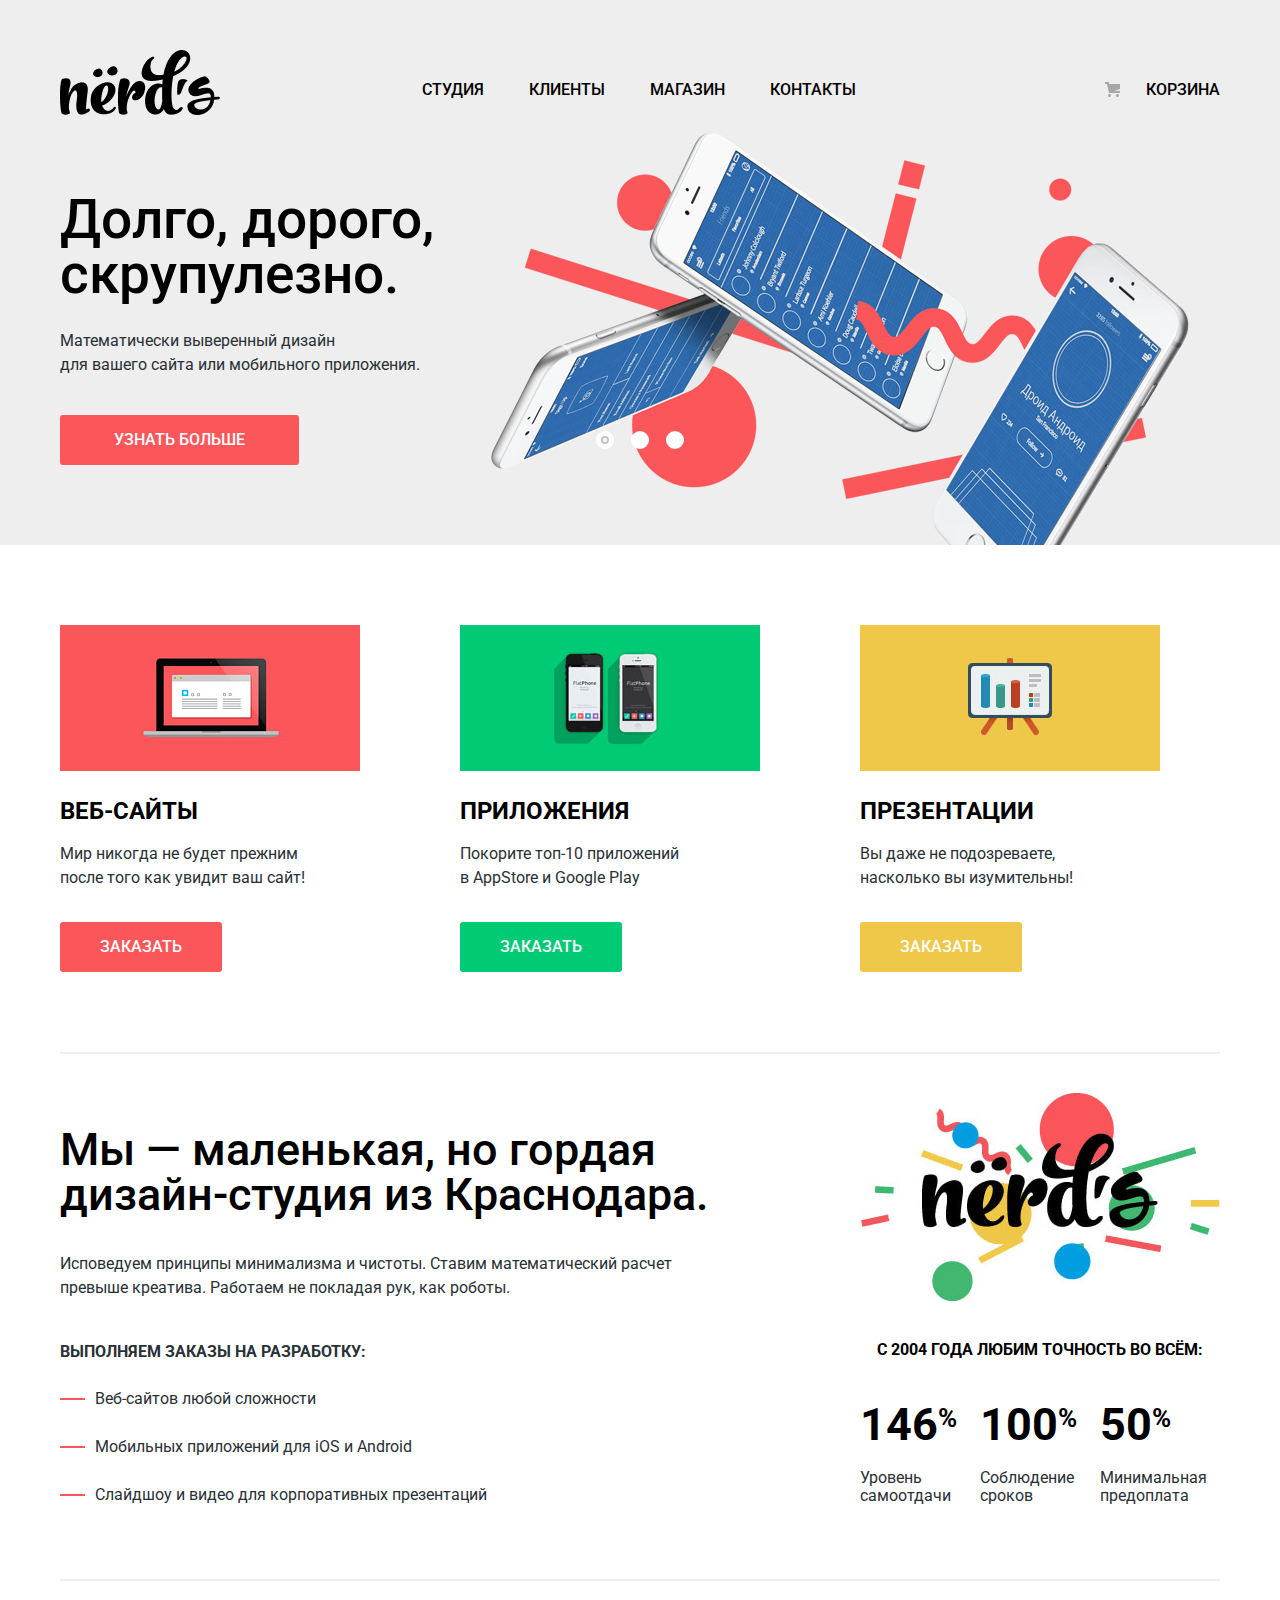
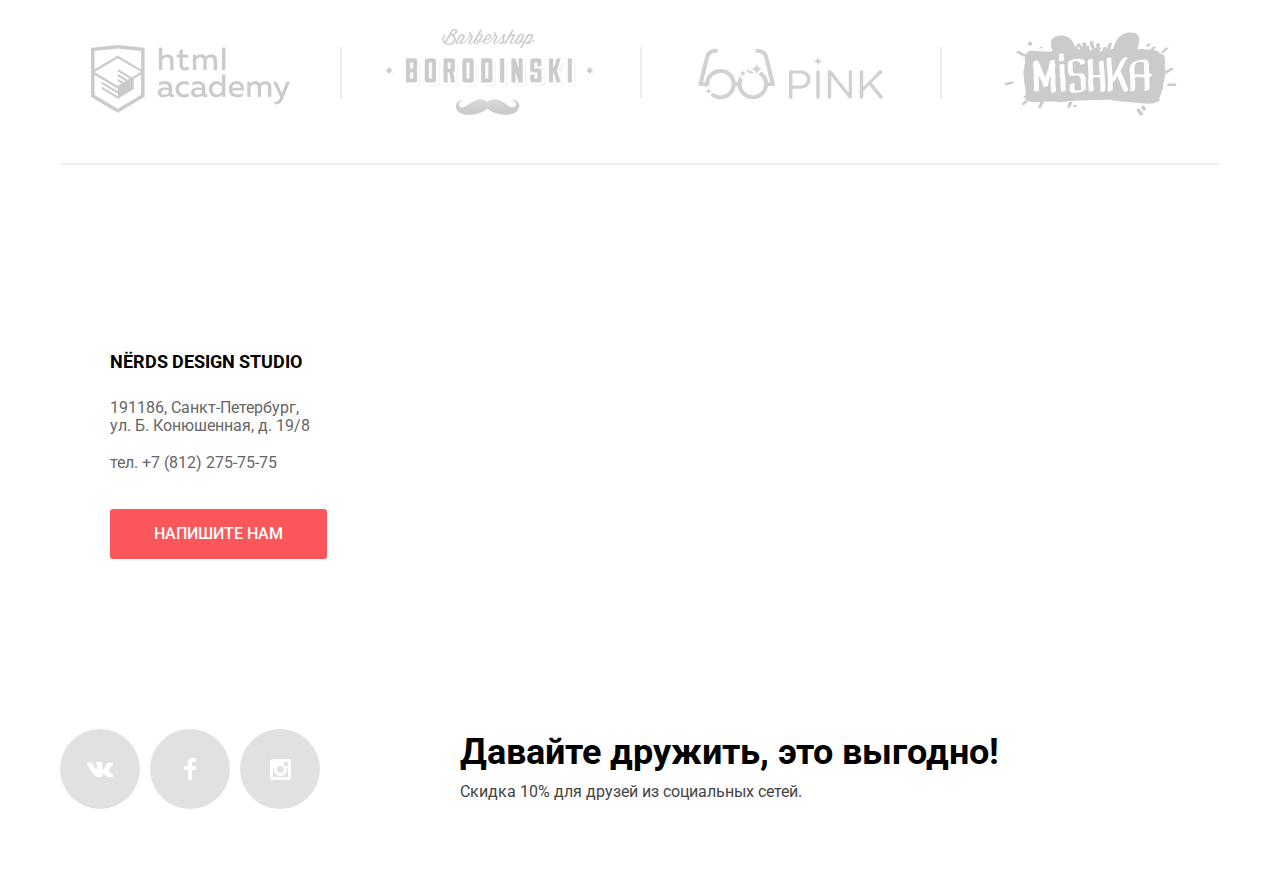
==== commit 1d964c2a: "add interactive map" ====
--- a/index.html
+++ b/index.html
@@ -1,6 +1,5 @@
 <!DOCTYPE html>
 <html class="page" lang="ru">
-
   <head>
     <meta charset="UTF-8">
     <title>HTML Academy: Нёрдс</title>
@@ -12,12 +11,11 @@
     <link rel="stylesheet" href="https://fonts.googleapis.com/css2?family=Roboto:wght@400;500;600;700&display=swap">
     <link rel="stylesheet" href="css/style.min.css">
   </head>
-
   <body class="page-body">
     <header class="main-header">
       <div class="main-header-container">
         <a class="nerds-logo">
-          <img src="img/content/nerds-logo.png" width="159" height="65" alt="Логотип NЁRDS">
+          <img src="img/content/nerds-logo.png" alt="Логотип Nёrds" width="160" height="66">
         </a>
         <nav class="main-navigation">
           <ul class="site-navigation">
@@ -137,7 +135,6 @@
         </ul>
       </section>
     </main>
-
     <footer class="main-footer">
       <section>
         <h2 class="visually-hidden">Контакты</h2>
@@ -187,7 +184,6 @@
         </div>
       </section>
     </footer>
-
     <section class="modal-window">
       <div class="modal-wrapper">
         <h2>Напишите нам</h2>
@@ -209,6 +205,6 @@
         <div class="button-wrapper"><button class="modal-close" aria-label="Закрыть" type="button"></button></div>
       </div>
     </section>
-    <script src="js/feedback.js"></script>
+    <script src="js/feedback.min.js"></script>
   </body>
 </html>
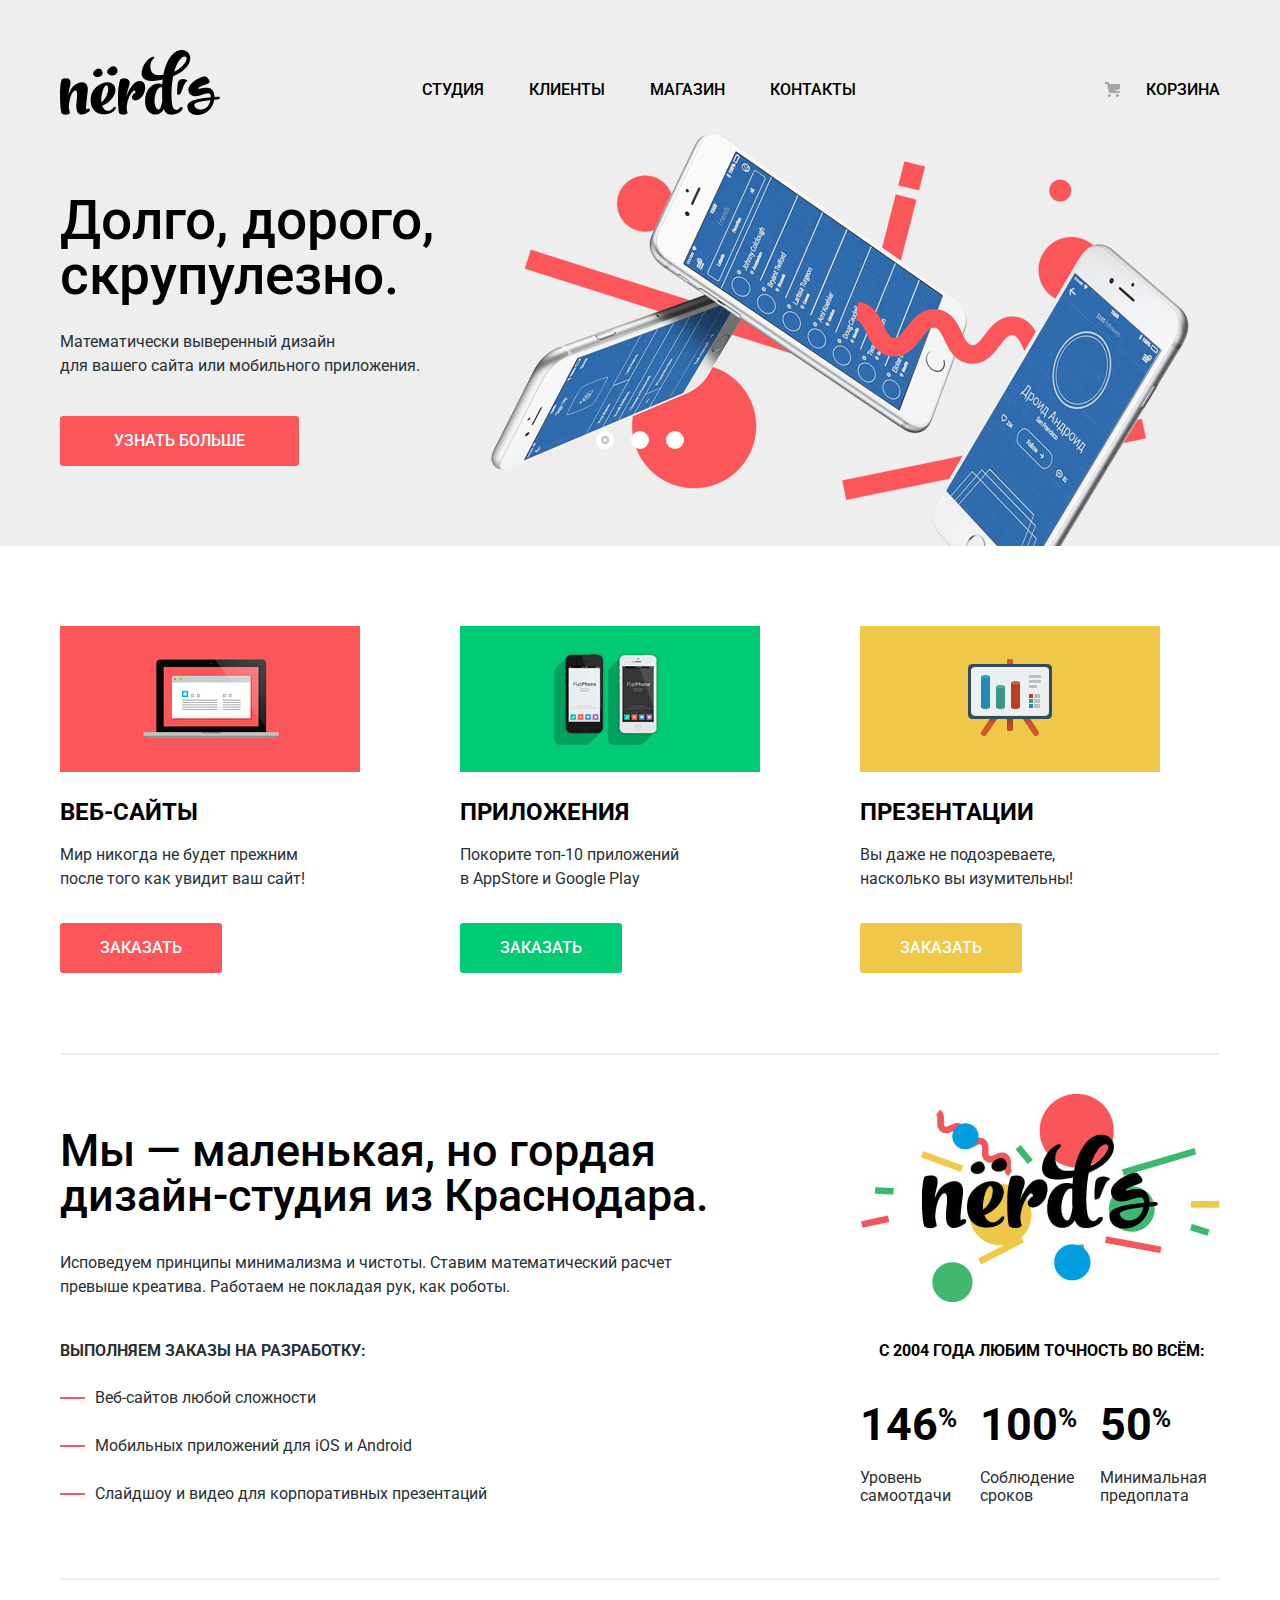
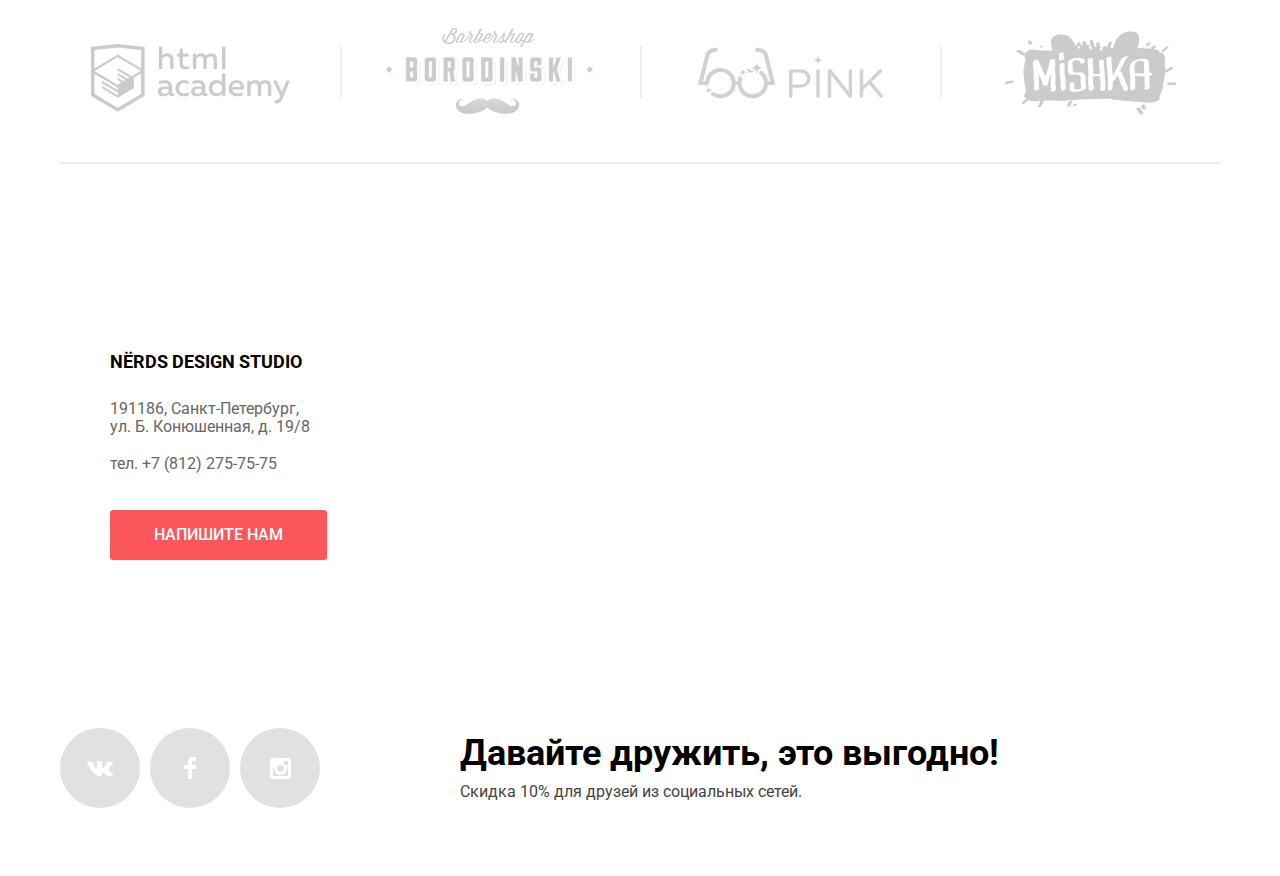
==== commit ae5c2314: "adjust position of modal window, add red lines under basket" ====
--- a/index.html
+++ b/index.html
@@ -140,11 +140,9 @@
         <h2 class="visually-hidden">Контакты</h2>
         <div class="footer-map">
           <div class="footer-contact">
-            <span>NЁRDS DESIGN STUDIO</span>
-            <div class="contacts-box">
-              <address class="address">191186, Санкт-Петербург, ул.&nbsp;Б.&nbsp;Конюшенная, д. 19/8</address>
-              <div class="phone-number"><a href="tel:+78122757575">тел. +7 (812) 275-75-75</a></div>
-            </div>
+            <p>NЁRDS DESIGN STUDIO</p>
+            <address class="address">191186, Санкт-Петербург, ул.&nbsp;Б.&nbsp;Конюшенная, д. 19/8</address>
+            <div class="phone-number"><a href="tel:+78122757575">тел. +7 (812) 275-75-75</a></div>
             <a class="button feedback-button" href="blank.html" aria-label="Открыть окно с формой обратной связи">Напишите нам</a>
           </div>
           <iframe class="map-image" src="https://www.google.com/maps/embed?pb=!1m18!1m12!1m3!1d1998.6037872533273!2d30.320858716096975!3d59.93871648187614!2m3!1f0!2f0!3f0!3m2!1i1024!2i768!4f13.1!3m3!1m2!1s0x4696310fca145cc1%3A0x42b32648d8238007!2z0JHQvtC70YzRiNCw0Y8g0JrQvtC90Y7RiNC10L3QvdCw0Y8g0YPQuy4sIDE5LzgsINCh0LDQvdC60YIt0J_QtdGC0LXRgNCx0YPRgNCzLCAxOTExODY!5e0!3m2!1sru!2sru!4v1614701867694!5m2!1sru!2sru" width="1440" height="416" style="border:0;" allowfullscreen title="Офис компании по адресу ул. Большая Конюшенная 19/8, Санкт-Петербург"></iframe>
@@ -179,8 +177,8 @@
           </li>
         </ul>
         <div class="discount-wrapper">
-          <span>Давайте дружить, это выгодно!</span>
-          <p>Скидка 10% для друзей из социальных сетей.</p>
+          <p class="proposal">Давайте дружить, это выгодно!</p>
+          <p class="discount">Скидка 10% для друзей из социальных сетей.</p>
         </div>
       </section>
     </footer>
--- a/css/style.min.css
+++ b/css/style.min.css
@@ -1 +1 @@
-@keyframes bounce{0%{transform:translateY(-2000px)}70%{transform:translateY(30px)}90%{transform:translateY(-10px)}to{transform:translateY(0)}}@keyframes shake{0%,to{transform:translateX(0)}10%,30%,50%,70%,90%{transform:translateX(-10px)}20%,40%,60%,80%{transform:translateX(10px)}}:root{--primary-light:#ffffff;--secondary-light:#eeeeee;--primary-dark:#283136;--secondary-dark:#000000;--color-red:#FB565A;--color-red-hover:#e74246;--color-red-click:#D7373B;--color-green:#00CA74;--color-green-hover:#00BC6C;--color-green-click:#00AA62;--color-yellow:#EFC849;--color-yellow-hover:#EAB534;--color-yellow-click:#E5A722;--disabled-form:rgba(40, 49, 54, 0.3);--price-toggles:#ababab;--price-filter:#EEE;--color-grey-text:#666666;--color-grey-text2:#444444;--slider-dot-active:#c1c1c1;--color-grey-hover:#DFDFDF;--color-grey-click:#D5D5D5;--social-circle:#E1E1E1;--page-button-border:#DBDBDB;--form-quiet:#D7DCDE;--form-hover:#B4B9BB;--transparent-light:rgba(255, 255, 255, 0.3);--transparent-dark:rgba(0, 0, 0, 0.3);--transparent-dark2:rgba(0, 0, 0, 0.1);--transparent-dark3:rgba(0, 0, 0, 0.6);--transparent-grey:rgba(68, 68, 68, 0.5)}.page-body{font-family:"Roboto",Arial,sans-serif;font-size:16px;line-height:24px;font-weight:400;color:var(--primary-dark);background-color:var(--primary-light);margin:0;padding:0;min-width:1180px;min-height:100%;display:grid;grid-template-rows:min-content 1fr min-content;align-content:start}a{text-decoration:none}img{max-width:100%;height:auto}.page{height:100%}.visually-hidden{position:absolute;width:1px;height:1px;margin:-1px;border:0;padding:0;white-space:nowrap;clip-path:inset(100%);clip:rect(0 0 0 0);overflow:hidden}.button{display:inline-block;vertical-align:middle;font-size:16px;font-family:inherit;line-height:18px;font-weight:500;text-transform:uppercase;color:var(--primary-light);outline:0;border:0;border-radius:3px;padding:16px 54px}.feedback-button,.more-info-button,.order-red-button,.price-button,.send-button{background-color:var(--color-red)}.order-green-button,.order-red-button,.order-yellow-button{padding:16px 40px}.order-green-button{background-color:var(--color-green)}.order-green-button:hover{background-color:var(--color-green-hover)}.order-green-button:focus{color:var(--transparent-light);background-color:var(--color-green-click);box-shadow:inset 0 3px 0 rgba(0,1,1,.1)}.order-yellow-button{background-color:var(--color-yellow)}.order-yellow-button:hover{background-color:var(--color-yellow-hover)}.order-yellow-button:focus{color:var(--transparent-light);background-color:var(--color-yellow-click);box-shadow:inset 0 3px 0 rgba(0,1,1,.1)}.feedback-button:hover,.more-info-button:hover,.order-red-button:hover,.price-button:hover,.send-button:hover{background-color:var(--color-red-hover)}.feedback-button:focus,.more-info-button:focus,.order-red-button:focus,.price-button:focus,.send-button:focus{color:var(--transparent-light);background-color:var(--color-red-click);box-shadow:inset 0 3px 0 rgba(0,1,1,.1)}.show-button{background-color:var(--secondary-light);color:var(--secondary-dark);outline:0;width:100%}.show-button:hover{background-color:var(--color-grey-hover)}.show-button:focus{background-color:var(--color-grey-click);color:var(--transparent-dark);box-shadow:0 -3px var(--transparent-dark2);box-shadow:inset 0 3px 0 rgba(0,1,1,.1)}.feedback-button{padding:16px 44px}.send-button{padding:16px 83px}.price-button{padding:16px 72px}.main-header{background-color:var(--secondary-light);margin:0;padding:0;z-index:1}.main-header-container{display:flex;width:1160px;margin:49px auto 0;justify-content:space-between}.nerds-logo{height:65px}.nerds-logo:hover{opacity:.7}.nerds-logo:focus,.social-circle:focus path{opacity:.3}.main-navigation{margin-top:26px;display:grid;grid-template-columns:1fr 300px;column-gap:10px;width:798px}.form label,.main-navigation li{margin-bottom:9px}.site-navigation,.user-navigation{list-style:none;margin:0;padding:0;display:flex;flex-wrap:wrap}.user-navigation{justify-self:end}.site-navigation a,.user-navigation a{font-size:16px;line-height:30px;font-weight:500;text-transform:uppercase;color:var(--secondary-dark)}.site-navigation li{margin-right:45px}.user-navigation li{margin-left:10px}.basket{position:relative;justify-self:end;text-align:end;width:115px}.basket-link::before{content:"";position:absolute;left:0;width:42px;height:19px;top:7px;background-image:url(../img/decorative/cart-icon.svg);background-repeat:no-repeat;background-position:0 0}.main-navigation a:hover{color:var(--color-red)}.main-navigation a:focus{color:var(--transparent-dark)}.basket-link:active::before,.main-navigation a.active,.main-navigation a:active{padding-bottom:18px;border-bottom:2px solid var(--color-red)}.basket-link:active::before{padding-bottom:16px}.slider{background-color:var(--secondary-light);margin-bottom:80px;position:relative}.slider-list{list-style:none;margin:0;padding:0}.slide{display:none}.slide-current{display:flex;position:relative;width:1160px;margin:0 auto}.slide-slogan{font-size:55px;line-height:55px;font-weight:500;color:var(--secondary-dark);margin:78px 0 0;padding:0;width:538px}.slide-text{line-height:24px;margin-top:27px;width:416px}.slide-1,.slide-2,.slide-3{background-image:url(../img/decorative/slide1.png);background-repeat:no-repeat;background-position:397px}.slide-2,.slide-3{background-image:url(../img/decorative/slide2.png)}.slide-3{background-image:url(../img/decorative/slide3.png)}.slide-2 .slide-text,.slide-3 .slide-text{margin-top:38px}.slider-controls{position:absolute;top:317px;left:calc(50% - 44px);display:flex;width:88px;justify-content:space-between}.slider-dot,.slider-dot.active::before{background-color:var(--primary-light);border-radius:50%}.slider-dot{width:18px;height:18px;border:0;padding:5px;cursor:pointer;outline-style:none;position:relative}.slider-dot.active::before{content:"";width:4px;height:4px;border:2px solid var(--slider-dot-active);position:absolute;top:5px;left:5px}.slider .more-info-button{margin:22px 0 80px}.slide-2 .more-info-button,.slide-3 .more-info-button{margin-top:12px}.services{width:1160px;margin:0 auto;text-align:left}.services img{object-fit:contain}.services-list{list-style:none;margin:0;padding:0 0 82px;display:flex;flex-wrap:wrap;justify-content:space-between;position:relative}.about-us-wrapper::before,.our-partners::before,.services-list::before{content:"";position:absolute;width:1160px;height:2px;background-color:var(--secondary-light);bottom:0}.services-list h3{font-size:24px;font-weight:700;line-height:30px;text-transform:uppercase;color:var(--secondary-dark);margin:18px 0 16px}.services-item{width:300px}.services-item:nth-child(3n+3){margin-right:60px}.services-item:nth-child(n+4){margin-top:30px}.services-item p{margin-bottom:32px;width:260px}.about-us-wrapper{display:grid;grid-template-columns:7fr 3fr;column-gap:149px;margin-right:auto;margin-left:auto;width:1160px;padding-bottom:50px;position:relative;margin-top:39px}.about-us-left{grid-column:1/2}.about-us-right{grid-column:2/3;width:360px}.intro{font-size:45px;line-height:45px;font-weight:500;color:var(--secondary-dark);margin:34px 0 35px}.principle{margin-bottom:40px}.options{font-weight:700;text-transform:uppercase;margin:0 0 23px}.options-list{list-style:none;padding:0;margin:0}.options-list li{padding-left:35px;margin-bottom:24px;position:relative}.options-list li::before{content:"";width:25px;height:2px;background-color:var(--color-red);position:absolute;left:0;top:11px}.about-us-right img{margin-bottom:30px;object-fit:contain}.about-us-right p{text-transform:uppercase;text-align:center;width:360px;margin:0}.benefits-list{padding:0;margin:31px 0 0;display:flex;flex-wrap:wrap;width:370px}.benefits-item{width:min-content;margin-right:23px}.about-us-right p,.benefits-item dt,.benefits-item span{font-weight:700;color:var(--secondary-dark)}.benefits-item dt{font-size:45px;line-height:64px;text-transform:uppercase;margin-bottom:12px}.benefits-item span{font-size:26px;line-height:40px;vertical-align:text-top}.benefits-list dd{line-height:18px;margin:0}.our-partners,.partners-list{width:1160px;margin:0 auto 80px;padding:48px 0 46px;position:relative}.partners-list{list-style:none;margin:0 auto;padding:0;display:grid;grid-template-columns:repeat(4,3fr);align-items:center;column-gap:40px}.partners-item::before{content:"";height:52px;width:2px;background-color:var(--secondary-light);position:absolute;top:18px;transform:translateX(280px)}.partners-item:first-child{margin-top:10px}.partners-item:last-child::before{background-color:transparent}.partners-item a{display:flex;justify-content:center}.partners-item img{opacity:.2}.modal-close:hover::before,.partners-item img:hover{opacity:1}.partners-item a:focus img{opacity:.1}.partners-item img:nth-child(n+5){margin-top:30px}.footer-map{display:grid;grid-template-columns:auto 1160px auto;grid-template-rows:54px 308px 54px;margin-bottom:68px}.map-image{grid-column:1/4;grid-row:1/4;width:100%;height:416px;object-fit:cover;margin:0 auto 68px}.footer-contact{box-sizing:border-box;grid-column:2/3;grid-row:2/3;z-index:1;background-color:var(--primary-light);width:319px;height:308px;padding:48px 50px}.contacts-box{width:230px;margin:22px 0 34px}.footer-contact span{font-size:18px;line-height:30px;font-weight:700;text-transform:uppercase;color:var(--secondary-dark)}.address,.phone-number a{font-style:normal;line-height:18px;color:var(--color-grey-text)}.phone-number{margin-top:16px}.footer-social{display:grid;column-gap:139px;grid-template-columns:261px 1fr;margin:0 auto 68px;width:1160px}.social-list{list-style:none;margin:0;padding:0;display:flex;flex-wrap:wrap;width:270px}.social-item{margin-right:10px}.social-circle{display:flex;justify-content:center;align-items:center;height:80px;width:80px;background-color:var(--social-circle);border-radius:50%}.social-circle:hover{background-color:var(--color-red-hover)}.social-circle:focus{background-color:var(--color-red-click);box-shadow:inset 0 3px 0 rgba(0,1,1,.1)}.discount-wrapper{padding-top:5px}.discount-wrapper span,.modal-window h2{font-size:36px;line-height:36px;font-weight:700;color:var(--secondary-dark)}.discount-wrapper p{line-height:22px;color:var(--color-grey-text2);margin:10px 0 0;padding:0}.modal-window{display:none;position:fixed;background-color:var(--primary-light);width:960px;bottom:180px;left:calc(50% - 480px);box-shadow:0 20px 40px rgba(0,0,0,.4);z-index:1}.modal-show{display:block;animation:bounce .6s}.modal-error{animation:shake .6s}.modal-window h2{font-size:45px;line-height:53px}.modal-wrapper{width:761px;height:443px;margin:62px 100px 84px}.modal-close,.modal-close::before{position:absolute;width:21px;height:21px}.modal-close{right:90px;top:78px;cursor:pointer;background-color:transparent;border:0;outline:0}.modal-close::before{content:"";right:0;top:0;background-image:url(../img/decorative/close-cross.svg);background-position:0 0;opacity:.3}.modal-close:active::before{opacity:.1}.feedback-form div{line-height:18px;font-weight:700}.feedback-form input[type=email],.feedback-form input[type=text]{border:2px solid var(--form-quiet);color:var(--transparent-grey);border-radius:3px;font-family:inherit;font-size:16px;line-height:18px;padding:14px 16px}.feedback-form{display:flex;flex-direction:row;flex-wrap:wrap}.name-form{margin-right:40px}.email-form,.name-form{width:360px;display:flex;flex-direction:column}.text-form{margin-top:34px}.message-area{border:2px solid var(--form-quiet);border-radius:3px;resize:none;width:760px;font-family:inherit;font-size:16px;line-height:18px;color:var(--transparent-grey);margin:9px 0 47px;padding:16px;box-sizing:border-box;height:118px}.message-area:hover{border-color:var(--form-hover);border-radius:3px}.message-area:focus{border-color:var(--secondary-dark);border-radius:3px;color:var(--secondary-dark);outline:0}.feedback-form input:hover{border-color:var(--form-hover);border-radius:3px;color:var(--form-hover)}.feedback-form input:focus{border-color:var(--secondary-dark);border-radius:3px;color:var(--secondary-dark);outline:0}.feedback-form input:invalid{border-color:var(--color-red-hover);border-radius:3px;color:var(--color-red-hover)}.title-wrapper{display:block}.title-wrapper h1{font-size:55px;line-height:55px;font-weight:500;color:var(--secondary-dark);text-align:center}.title-wrapper h1:first-of-type{margin-top:78px}.title-wrapper h1:last-of-type{margin-bottom:108px}.content-wrapper{display:grid;grid-template-areas:'sidebar . market';grid-template-columns:3fr 1fr 8fr;column-gap:70px;width:1160px;margin:56px auto 50px}.filter-wrapper{grid-area:sidebar;width:260px}.filter fieldset{border:0;padding:0;margin:0 0 50px}.filter fieldset:first-child{margin-bottom:55px}.filter fieldset:nth-child(2){margin-bottom:47px}.filter legend{font-size:18px;line-height:30px;font-weight:700;padding:0;margin:0 0 16px;text-transform:uppercase;color:var(--secondary-dark)}.range-filter legend{margin-bottom:48px}.price-controls input,.range-controls{background-color:var(--price-filter);border-radius:3px}.range-controls{position:relative;height:41px;outline-offset:-3px;margin-bottom:14px;padding:39px 22px 0}.range-controls .scale{height:2px;background:var(--form-quiet)}.range-controls .bar{height:2px;background:var(--color-green);width:67%}.range-controls .toggle{position:absolute;top:30px;width:4px;height:4px;padding:0;background:var(--price-toggles);border:8px solid var(--primary-light);border-radius:50%;box-shadow:0 2px 1px rgba(0,0,0,.15);cursor:pointer;outline:0}.range-controls .toggle-min{left:18px}.range-controls .toggle-max{left:160px}.price-controls{display:flex;justify-content:space-between}.price-controls label{text-transform:uppercase;line-height:22px}.price-controls input{font-family:inherit;font-size:inherit;line-height:inherit;width:64px;border-style:none;text-align:center;margin-left:8px;padding:8px}.price-controls input[type=number]{-moz-appearance:textfield}.price-controls input::-webkit-inner-spin-button,.price-controls input::-webkit-outer-spin-button{-webkit-appearance:none;appearance:none;margin:0}.features-list,.grid-list{margin:0;padding:0;list-style:none;line-height:19px}.filter-input-checkbox,.filter-input-radio{color:var(--primary-dark);font-size:16px;line-height:19px}.features-item,.grid-item{padding-left:36px;margin-bottom:20px}.features-item{margin-bottom:21px}.features-item:last-child,.grid-item:last-child{margin-bottom:0}.features-item label,.grid-item label{position:relative;display:block;cursor:pointer;user-select:none}.filter-input-radio+label::before{content:"";position:absolute;width:25px;height:25px;left:-36px;top:-3px;opacity:.4;background-image:url(../img/decorative/radio-off.svg);background-repeat:no-repeat;background-position:0 0}.filter-input-radio:checked+label::after{content:"";position:absolute;width:9px;height:9px;border-radius:50%;background-color:#4d4d4d;left:-28px;top:5px;opacity:.4}.filter-input-radio:hover+label::after,.filter-input-radio:hover+label::before{opacity:1}.filter-input-checkbox:disabled+label,.filter-input-radio:disabled+label{color:var(--disabled-form)}.filter-input-radio:disabled+label::after,.filter-input-radio:disabled+label::before{opacity:.1}.filter-input-checkbox+label::before{content:"";position:absolute;width:23px;height:23px;left:-36px;top:-3px;background-image:url(../img/decorative/checkbox-off.svg);background-repeat:no-repeat;background-position:0 0;opacity:.4}.filter-input-checkbox:checked+label::before{display:none}.filter-input-checkbox:checked+label::after{content:"";position:absolute;width:25px;height:23px;left:-36px;top:-3px;background-color:var(--primary-light);background-image:url(../img/decorative/checkbox-on.svg);background-repeat:no-repeat;background-position:0 0;opacity:.4}.filter-input-checkbox:hover+label::after,.filter-input-checkbox:hover+label::before{opacity:1}.filter-input-checkbox:disabled+label::after,.filter-input-checkbox:disabled+label::before{opacity:.1}.sorting{margin-bottom:48px;display:grid;grid-template-columns:min-content 1fr max-content}.sorting-list{list-style:none;margin:2px 47px 0 0;padding:0;display:flex;flex-wrap:wrap;justify-self:end}.sorting-list a{font-size:14px;line-height:18px;text-transform:uppercase;color:var(--transparent-dark);margin-left:25px}.sorting-list a:hover{color:var(--transparent-dark3)}.sorting-list a.active,.sorting-list a:focus:active{font-size:14px;line-height:18px;text-transform:uppercase;color:var(--secondary-dark)}.sorting span{font-size:18px;line-height:30px;font-weight:700;text-transform:uppercase;color:var(--secondary-dark)}.down-arrow,.up-arrow{fill:#a6a6a6;opacity:.2}.up-arrow{padding:0 3px;margin-left:8px}.down-arrow{padding:0 1px 0 3px}.down-arrow:hover,.up-arrow:hover{fill:#a6a6a6;opacity:1}.down-arrow:focus:active,.up-arrow:focus:active{fill:#231f20;opacity:1}.templates-wrapper{grid-area:market}.templates-list{list-style:none;margin:0;padding:0;display:grid;grid-template-columns:1fr 1fr;column-gap:40px;row-gap:30px}.product-card{width:358px;margin:0;padding-top:40px;position:relative;background-color:var(--primary-light);border-radius:5px;border:1px solid var(--transparent-dark2);background-image:url(../img/decorative/browser-quiet.png);background-position:top;background-repeat:no-repeat}.item-img{display:block;object-fit:contain}.desc-box,.item-img{border-bottom-left-radius:5px;border-bottom-right-radius:5px}.product-card:hover{box-shadow:0 6px 15px rgba(0,0,0,.25);background-image:url(../img/decorative/browser.png)}.desc-box{display:none;position:absolute;background-color:var(--secondary-light);text-align:center;z-index:1;padding-bottom:44px;width:358px;top:390px;overflow-y:auto;max-height:188px}.product-card:hover .desc-box{display:block;background-color:var(--secondary-light)}.desc-box-title{margin-top:26px}.desc-box a{color:var(--secondary-dark);text-transform:uppercase}.desc-box a:hover{color:var(--color-red)}.desc-box a:focus{color:var(--transparent-dark)}.desc-box p{line-height:18px;color:var(--color-grey-text);margin:12px auto 32px;width:255px}.pagination{list-style:none;display:flex;justify-content:flex-start;flex-wrap:wrap;padding:0;margin:55px 0 0}.pagination-item a{display:inline-block;vertical-align:middle;font-family:inherit;line-height:18px;font-weight:500;text-transform:uppercase;color:var(--secondary-dark);background-color:var(--secondary-light);outline:3px solid transparent;border-radius:3px;padding:16px 20px;margin-right:12px;margin-bottom:10px}.pagination-item:last-child a{padding:16px 78px}.pagination-item a:hover{background-color:var(--color-grey-hover)}.pagination-item a:focus{background-color:var(--color-grey-click);color:var(--transparent-dark);box-shadow:inset 0 3px 0 var(--transparent-dark2);border-radius:3px}.pagination-item a.active,.pagination-item a:active{color:var(--secondary-dark);background-color:var(--primary-light);border:3px solid var(--page-button-border);box-shadow:none;padding:13px 17px}.pagination-item:last-child a:active{padding:13px 75px}
+@keyframes bounce{0%{transform:translateY(-2000px)}70%{transform:translateY(30px)}90%{transform:translateY(-10px)}to{transform:translateY(0)}}@keyframes shake{0%,to{transform:translateX(0)}10%,30%,50%,70%,90%{transform:translateX(-10px)}20%,40%,60%,80%{transform:translateX(10px)}}:root{--primary-light:#ffffff;--secondary-light:#eeeeee;--primary-dark:#283136;--secondary-dark:#000000;--color-red:#FB565A;--color-red-hover:#e74246;--color-red-click:#D7373B;--color-green:#00CA74;--color-green-hover:#00BC6C;--color-green-click:#00AA62;--color-yellow:#EFC849;--color-yellow-hover:#EAB534;--color-yellow-click:#E5A722;--disabled-form:rgba(40, 49, 54, 0.3);--price-toggles:#ababab;--price-filter:#EEE;--color-grey-text:#666666;--color-grey-text2:#444444;--slider-dot-active:#c1c1c1;--color-grey-hover:#DFDFDF;--color-grey-click:#D5D5D5;--social-circle:#E1E1E1;--page-button-border:#DBDBDB;--form-quiet:#D7DCDE;--form-hover:#B4B9BB;--transparent-light:rgba(255, 255, 255, 0.3);--transparent-dark:rgba(0, 0, 0, 0.3);--transparent-dark2:rgba(0, 0, 0, 0.1);--transparent-dark3:rgba(0, 0, 0, 0.6);--transparent-grey:rgba(68, 68, 68, 0.5)}.page-body{font-family:"Roboto",Arial,sans-serif;font-size:16px;line-height:24px;font-weight:400;color:var(--primary-dark);background-color:var(--primary-light);margin:0;padding:0;min-width:1180px;min-height:100%;display:grid;grid-template-rows:min-content 1fr min-content;align-content:start}a{text-decoration:none}img{max-width:100%;height:auto}.page{height:100%}.visually-hidden{position:absolute;width:1px;height:1px;margin:-1px;border:0;padding:0;white-space:nowrap;clip-path:inset(100%);clip:rect(0 0 0 0);overflow:hidden}.button{display:inline-block;vertical-align:middle;font-size:16px;font-family:inherit;line-height:18px;font-weight:500;text-transform:uppercase;color:var(--primary-light);outline:0;border:0;border-radius:3px;padding:16px 54px}.feedback-button,.more-info-button,.order-red-button,.price-button,.send-button{background-color:var(--color-red)}.more-info-button{max-width:200px}.order-green-button,.order-red-button,.order-yellow-button{padding:16px 40px}.order-green-button{background-color:var(--color-green)}.order-green-button:hover{background-color:var(--color-green-hover)}.order-green-button:focus{color:var(--transparent-light);background-color:var(--color-green-click);box-shadow:inset 0 3px 0 rgba(0,1,1,.1)}.order-yellow-button{background-color:var(--color-yellow)}.order-yellow-button:hover{background-color:var(--color-yellow-hover)}.order-yellow-button:focus{color:var(--transparent-light);background-color:var(--color-yellow-click);box-shadow:inset 0 3px 0 rgba(0,1,1,.1)}.feedback-button:hover,.more-info-button:hover,.order-red-button:hover,.price-button:hover,.send-button:hover{background-color:var(--color-red-hover)}.feedback-button:focus,.more-info-button:focus,.order-red-button:focus,.price-button:focus,.send-button:focus{color:var(--transparent-light);background-color:var(--color-red-click);box-shadow:inset 0 3px 0 rgba(0,1,1,.1)}.show-button{background-color:var(--secondary-light);color:var(--secondary-dark);outline:0;width:100%}.show-button:hover{background-color:var(--color-grey-hover)}.show-button:focus{background-color:var(--color-grey-click);color:var(--transparent-dark);box-shadow:0 -3px var(--transparent-dark2);box-shadow:inset 0 3px 0 rgba(0,1,1,.1)}.feedback-button{padding:16px 44px}.send-button{padding:16px 83px}.price-button{padding:16px 72px}.main-header{background-color:var(--secondary-light);margin:0;padding:0;z-index:1}.main-header-container{display:flex;width:1160px;margin:49px auto 0;justify-content:space-between}.nerds-logo{height:65px}.nerds-logo:hover{opacity:.7}.nerds-logo:focus,.social-circle:focus path{opacity:.3}.main-navigation{margin-top:26px;display:grid;grid-template-columns:1fr 300px;column-gap:10px;width:798px}.form label,.main-navigation li{margin-bottom:9px}.site-navigation,.user-navigation{list-style:none;margin:0;padding:0;display:flex;flex-wrap:wrap}.user-navigation{justify-self:end}.site-navigation a,.user-navigation a{font-size:16px;line-height:30px;font-weight:500;text-transform:uppercase;color:var(--secondary-dark)}.site-navigation li{margin-right:45px}.user-navigation li{margin-left:10px}.basket{position:relative;justify-self:end;text-align:end;width:115px}.basket-link::before{content:"";position:absolute;left:0;width:42px;height:19px;top:7px;background-image:url(../img/decorative/cart-icon.svg);background-repeat:no-repeat;background-position:0 0}.basket-link:active:after{content:"";position:absolute;background-color:var(--color-red);width:112px;height:2px;top:43px;left:3px}.main-navigation a:hover{color:var(--color-red)}.main-navigation a:focus{color:var(--transparent-dark)}.site-navigation a.active,.site-navigation a:active{padding-bottom:19px;border-bottom:2px solid var(--color-red)}.slider{background-color:var(--secondary-light);margin-bottom:80px;position:relative}.slider-list{list-style:none;margin:0;padding:0}.slide{display:none}.slide-current{display:flex;position:relative;width:1160px;margin:0 auto}.slide-slogan{font-size:55px;line-height:55px;font-weight:500;color:var(--secondary-dark);margin:79px 0 0;padding:0;width:538px}.slide-text{line-height:24px;margin-top:27px;width:416px}.slide-1,.slide-2,.slide-3{background-image:url(../img/decorative/slide1.png);background-repeat:no-repeat;background-position:397px}.slide-2,.slide-3{background-image:url(../img/decorative/slide2.png)}.slide-3{background-image:url(../img/decorative/slide3.png)}.slide-2 .slide-text,.slide-3 .slide-text{margin-top:38px}.slider-controls{position:absolute;top:317px;left:calc(50% - 44px);display:flex;width:88px;justify-content:space-between}.slider-dot,.slider-dot.active::before{background-color:var(--primary-light);border-radius:50%}.slider-dot{width:18px;height:18px;border:0;padding:5px;cursor:pointer;outline-style:none;position:relative}.slider-dot.active::before{content:"";width:4px;height:4px;border:2px solid var(--slider-dot-active);position:absolute;top:5px;left:5px}.slider .more-info-button{margin:22px 0 80px}.slide-2 .more-info-button,.slide-3 .more-info-button{margin-top:12px}.services{width:1160px;margin:0 auto;text-align:left}.services img{object-fit:contain}.services-list{list-style:none;margin:0;padding:0 0 82px;display:flex;flex-wrap:wrap;justify-content:space-between;position:relative}.about-us-wrapper::before,.our-partners::before,.services-list::before{content:"";position:absolute;width:1160px;height:2px;background-color:var(--secondary-light);bottom:0}.services-list h3{font-size:24px;font-weight:700;line-height:30px;text-transform:uppercase;color:var(--secondary-dark);margin:18px 0 16px}.services-item{width:300px}.services-item:nth-child(3n+3){margin-right:60px}.services-item:nth-child(n+4){margin-top:30px}.services-item p{margin-bottom:32px;width:260px}.about-us-wrapper{display:grid;grid-template-columns:7fr 3fr;column-gap:149px;margin-right:auto;margin-left:auto;width:1160px;padding-bottom:50px;position:relative;margin-top:39px}.about-us-left{grid-column:1/2}.about-us-right{grid-column:2/3;width:360px}.intro{font-size:45px;line-height:45px;font-weight:500;color:var(--secondary-dark);margin:34px 0 33px}.principle{margin-bottom:40px}.options{font-weight:700;text-transform:uppercase;margin:0 0 23px}.options-list{list-style:none;padding:0;margin:0}.options-list li{padding-left:35px;margin-bottom:24px;position:relative}.options-list li::before{content:"";width:25px;height:2px;background-color:var(--color-red);position:absolute;left:0;top:11px}.about-us-right img{object-fit:contain;margin-bottom:30px}.about-us-right p{text-transform:uppercase;text-align:center;width:360px;margin:0 0 0 2px}.benefits-list{padding:0;margin:30px 0 0;display:flex;flex-wrap:wrap;width:370px}.benefits-item{width:min-content;margin-right:23px}.about-us-right p,.benefits-item dt,.benefits-item span{font-weight:700;color:var(--secondary-dark)}.benefits-item dt{font-size:45px;line-height:64px;text-transform:uppercase;margin-bottom:12px}.benefits-item span{font-size:26px;line-height:40px;vertical-align:text-top}.benefits-list dd{line-height:18px;margin:0}.our-partners,.partners-list{width:1160px;margin:0 auto 80px;padding:48px 0 46px;position:relative}.partners-list{list-style:none;margin:0 auto;padding:0;display:grid;grid-template-columns:repeat(4,3fr);align-items:center;column-gap:40px}.partners-item::before{content:"";height:52px;width:2px;background-color:var(--secondary-light);position:absolute;top:18px;transform:translateX(280px)}.partners-item:first-child{margin-top:10px}.partners-item:last-child::before{background-color:transparent}.partners-item a{display:flex;justify-content:center}.partners-item img{opacity:.2}.modal-close:hover::before,.partners-item img:hover{opacity:1}.partners-item a:focus img{opacity:.1}.partners-item img:nth-child(n+5){margin-top:30px}.footer-map{display:grid;grid-template-columns:auto 1160px auto;grid-template-rows:54px 308px 54px;margin-bottom:68px}.map-image{grid-column:1/4;grid-row:1/4;width:100%;height:416px;object-fit:cover;margin:0 auto 68px}.footer-contact{box-sizing:border-box;grid-column:2/3;grid-row:2/3;z-index:1;background-color:var(--primary-light);width:319px;padding:49px 39px 47px 50px}.footer-contact p{font-size:18px;line-height:30px;font-weight:700;text-transform:uppercase;color:var(--secondary-dark);margin:0 0 23px;max-height:50px;overflow-y:auto}.address,.phone-number a{font-style:normal;line-height:18px;color:var(--color-grey-text);max-height:50px;overflow-y:auto}.phone-number{margin:16px 0 34px}.footer-social{display:grid;column-gap:139px;grid-template-columns:261px 1fr;margin:0 auto 68px;width:1160px}.social-list{list-style:none;margin:0;padding:0;display:flex;flex-wrap:wrap;width:270px}.social-item{margin-right:10px}.social-circle{display:flex;justify-content:center;align-items:center;height:80px;width:80px;background-color:var(--social-circle);border-radius:50%}.social-circle:hover{background-color:var(--color-red-hover)}.social-circle:focus{background-color:var(--color-red-click);box-shadow:inset 0 3px 0 rgba(0,1,1,.1)}.discount-wrapper{padding-top:5px}.modal-window h2,.proposal{font-weight:700;color:var(--secondary-dark)}.proposal{font-size:36px;line-height:36px;padding:0;margin:2px 0 10px}.discount{line-height:22px;color:var(--color-grey-text2);padding:0;margin:10px 0 0}.modal-window{display:none;position:fixed;background-color:var(--primary-light);width:960px;top:10vh;left:calc(50% - 480px);box-shadow:0 20px 40px rgba(0,0,0,.4);z-index:1}.modal-show{display:block;animation:bounce .6s}.modal-error{animation:shake .6s}.modal-window h2{font-size:45px;line-height:53px}.modal-wrapper{width:761px;height:443px;margin:62px 100px 84px}.modal-close,.modal-close::before{position:absolute;width:21px;height:21px}.modal-close{right:90px;top:78px;cursor:pointer;background-color:transparent;border:0;outline:0}.modal-close::before{content:"";right:0;top:0;background-image:url(../img/decorative/close-cross.svg);background-position:0 0;opacity:.3}.modal-close:active::before{opacity:.1}.feedback-form div{line-height:18px;font-weight:700}.feedback-form input[type=email],.feedback-form input[type=text]{border:2px solid var(--form-quiet);color:var(--transparent-grey);border-radius:3px;font-family:inherit;font-size:16px;line-height:18px;padding:14px 16px}.feedback-form{display:flex;flex-direction:row;flex-wrap:wrap}.name-form{margin-right:40px}.email-form,.name-form{width:360px;display:flex;flex-direction:column}.text-form{margin-top:34px}.message-area{border:2px solid var(--form-quiet);border-radius:3px;resize:none;width:760px;font-family:inherit;font-size:16px;line-height:18px;color:var(--transparent-grey);margin:9px 0 47px;padding:16px;box-sizing:border-box;height:118px}.message-area:hover{border-color:var(--form-hover);border-radius:3px}.message-area:focus{border-color:var(--secondary-dark);border-radius:3px;color:var(--secondary-dark);outline:0}.feedback-form input:hover{border-color:var(--form-hover);border-radius:3px;color:var(--form-hover)}.feedback-form input:focus{border-color:var(--secondary-dark);border-radius:3px;color:var(--secondary-dark);outline:0}.feedback-form input:invalid{border-color:var(--color-red-hover);border-radius:3px;color:var(--color-red-hover)}.title-wrapper{display:block}.title-wrapper h1{font-size:55px;line-height:55px;font-weight:500;color:var(--secondary-dark);text-align:center}.title-wrapper h1:first-of-type{margin-top:78px}.title-wrapper h1:last-of-type{margin-bottom:108px}.content-wrapper{display:grid;grid-template-areas:'sidebar . market';grid-template-columns:3fr 1fr 8fr;column-gap:70px;width:1160px;margin:56px auto 50px}.filter-wrapper{grid-area:sidebar;width:260px}.filter fieldset{border:0;padding:0;margin:0 0 50px}.filter fieldset:first-child{margin-bottom:55px}.filter fieldset:nth-child(2){margin-bottom:47px}.filter legend{font-size:18px;line-height:30px;font-weight:700;padding:0;margin:0 0 16px;text-transform:uppercase;color:var(--secondary-dark)}.range-filter legend{margin-bottom:48px}.price-controls input,.range-controls{background-color:var(--price-filter);border-radius:3px}.range-controls{position:relative;height:41px;outline-offset:-3px;margin-bottom:14px;padding:39px 22px 0}.range-controls .scale{height:2px;background:var(--form-quiet)}.range-controls .bar{height:2px;background:var(--color-green);width:67%}.range-controls .toggle{position:absolute;top:30px;width:4px;height:4px;padding:0;background:var(--price-toggles);border:8px solid var(--primary-light);border-radius:50%;box-shadow:0 2px 1px rgba(0,0,0,.15);cursor:pointer;outline:0}.range-controls .toggle-min{left:18px}.range-controls .toggle-max{left:160px}.price-controls{display:flex;justify-content:space-between}.price-controls label{text-transform:uppercase;line-height:22px}.price-controls input{font-family:inherit;font-size:inherit;line-height:inherit;width:64px;border-style:none;text-align:center;margin-left:8px;padding:8px}.price-controls input[type=number]{-moz-appearance:textfield}.price-controls input::-webkit-inner-spin-button,.price-controls input::-webkit-outer-spin-button{-webkit-appearance:none;appearance:none;margin:0}.features-list,.grid-list{margin:0;padding:0;list-style:none;line-height:19px}.filter-input-checkbox,.filter-input-radio{color:var(--primary-dark);font-size:16px;line-height:19px}.features-item,.grid-item{padding-left:36px;margin-bottom:20px}.features-item{margin-bottom:21px}.features-item:last-child,.grid-item:last-child{margin-bottom:0}.features-item label,.grid-item label{position:relative;display:block;cursor:pointer;user-select:none}.filter-input-radio+label::before{content:"";position:absolute;width:25px;height:25px;left:-36px;top:-3px;opacity:.4;background-image:url(../img/decorative/radio-off.svg);background-repeat:no-repeat;background-position:0 0}.filter-input-radio:checked+label::after{content:"";position:absolute;width:9px;height:9px;border-radius:50%;background-color:#4d4d4d;left:-28px;top:5px;opacity:.4}.filter-input-radio:hover+label::after,.filter-input-radio:hover+label::before{opacity:1}.filter-input-checkbox:disabled+label,.filter-input-radio:disabled+label{color:var(--disabled-form)}.filter-input-radio:disabled+label::after,.filter-input-radio:disabled+label::before{opacity:.1}.filter-input-checkbox+label::before{content:"";position:absolute;width:23px;height:23px;left:-36px;top:-3px;background-image:url(../img/decorative/checkbox-off.svg);background-repeat:no-repeat;background-position:0 0;opacity:.4}.filter-input-checkbox:checked+label::before{display:none}.filter-input-checkbox:checked+label::after{content:"";position:absolute;width:25px;height:23px;left:-36px;top:-3px;background-color:var(--primary-light);background-image:url(../img/decorative/checkbox-on.svg);background-repeat:no-repeat;background-position:0 0;opacity:.4}.filter-input-checkbox:hover+label::after,.filter-input-checkbox:hover+label::before{opacity:1}.filter-input-checkbox:disabled+label::after,.filter-input-checkbox:disabled+label::before{opacity:.1}.sorting{margin-bottom:48px;display:grid;grid-template-columns:min-content 1fr max-content}.sorting-list{list-style:none;margin:2px 47px 0 0;padding:0;display:flex;flex-wrap:wrap;justify-self:end}.sorting-list a{font-size:14px;line-height:18px;text-transform:uppercase;color:var(--transparent-dark);margin-left:25px}.sorting-list a:hover{color:var(--transparent-dark3)}.sorting-list a.active,.sorting-list a:focus:active{font-size:14px;line-height:18px;text-transform:uppercase;color:var(--secondary-dark)}.sorting span{font-size:18px;line-height:30px;font-weight:700;text-transform:uppercase;color:var(--secondary-dark)}.down-arrow,.up-arrow{fill:#a6a6a6;opacity:.2;vertical-align:middle}.up-arrow{padding:0 3px;margin-left:8px}.down-arrow{padding:0 1px 0 3px}.down-arrow:hover,.up-arrow:hover{fill:#a6a6a6;opacity:1}.down-arrow.active,.down-arrow:focus:active,.up-arrow:focus:active{fill:#231f20;opacity:1}.templates-wrapper{grid-area:market}.templates-list{list-style:none;margin:0;padding:0;display:grid;grid-template-columns:1fr 1fr;column-gap:40px;row-gap:30px}.product-card{width:358px;margin:0;padding-top:40px;position:relative;background-color:var(--primary-light);border-radius:5px;border:1px solid var(--transparent-dark2);background-image:url(../img/decorative/browser-quiet.png);background-position:top;background-repeat:no-repeat}.item-img{display:block;object-fit:contain}.desc-box,.item-img{border-bottom-left-radius:5px;border-bottom-right-radius:5px}.product-card:hover{box-shadow:0 6px 15px rgba(0,0,0,.25);background-image:url(../img/decorative/browser.png)}.desc-box{display:none;position:absolute;background-color:var(--secondary-light);text-align:center;z-index:1;padding-bottom:44px;width:358px;top:390px;overflow-y:auto;max-height:188px}.product-card:hover .desc-box{display:block;background-color:var(--secondary-light)}.desc-box-title{margin-top:26px}.desc-box a{color:var(--secondary-dark);text-transform:uppercase}.desc-box a:hover{color:var(--color-red)}.desc-box a:focus{color:var(--transparent-dark)}.desc-box p{line-height:18px;color:var(--color-grey-text);margin:12px auto 32px;width:255px}.pagination{list-style:none;display:flex;justify-content:flex-start;flex-wrap:wrap;padding:0;margin:55px 0 0}.pagination-item a{display:inline-block;vertical-align:middle;font-family:inherit;line-height:18px;font-weight:500;text-transform:uppercase;color:var(--secondary-dark);background-color:var(--secondary-light);outline:3px solid transparent;border-radius:3px;padding:16px 20px;margin-right:12px;margin-bottom:10px}.pagination-item:last-child a{padding:16px 78px}.pagination-item a:hover{background-color:var(--color-grey-hover)}.pagination-item a:focus{background-color:var(--color-grey-click);color:var(--transparent-dark);box-shadow:inset 0 3px 0 var(--transparent-dark2);border-radius:3px}.pagination-item a.active,.pagination-item a:active{color:var(--secondary-dark);background-color:var(--primary-light);border:3px solid var(--page-button-border);box-shadow:none;padding:13px 17px}.pagination-item:last-child a:active{padding:13px 75px}
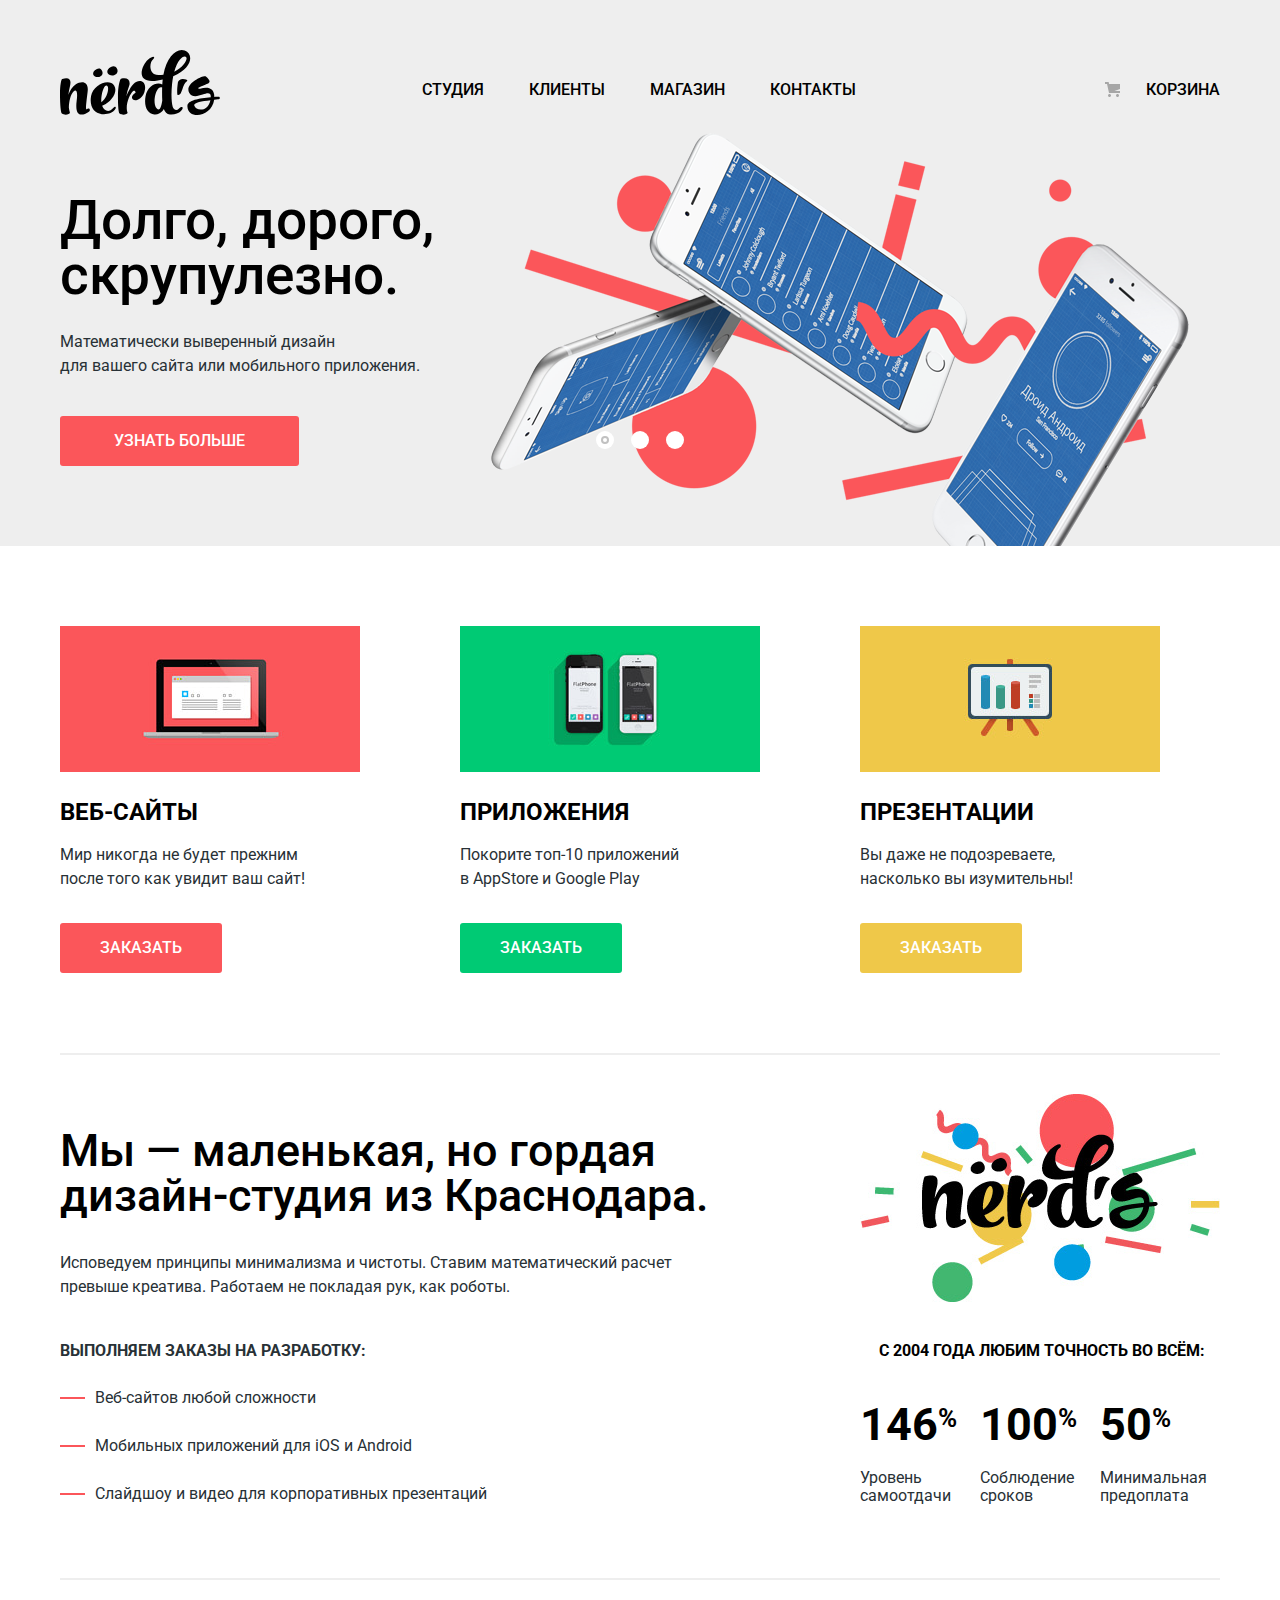
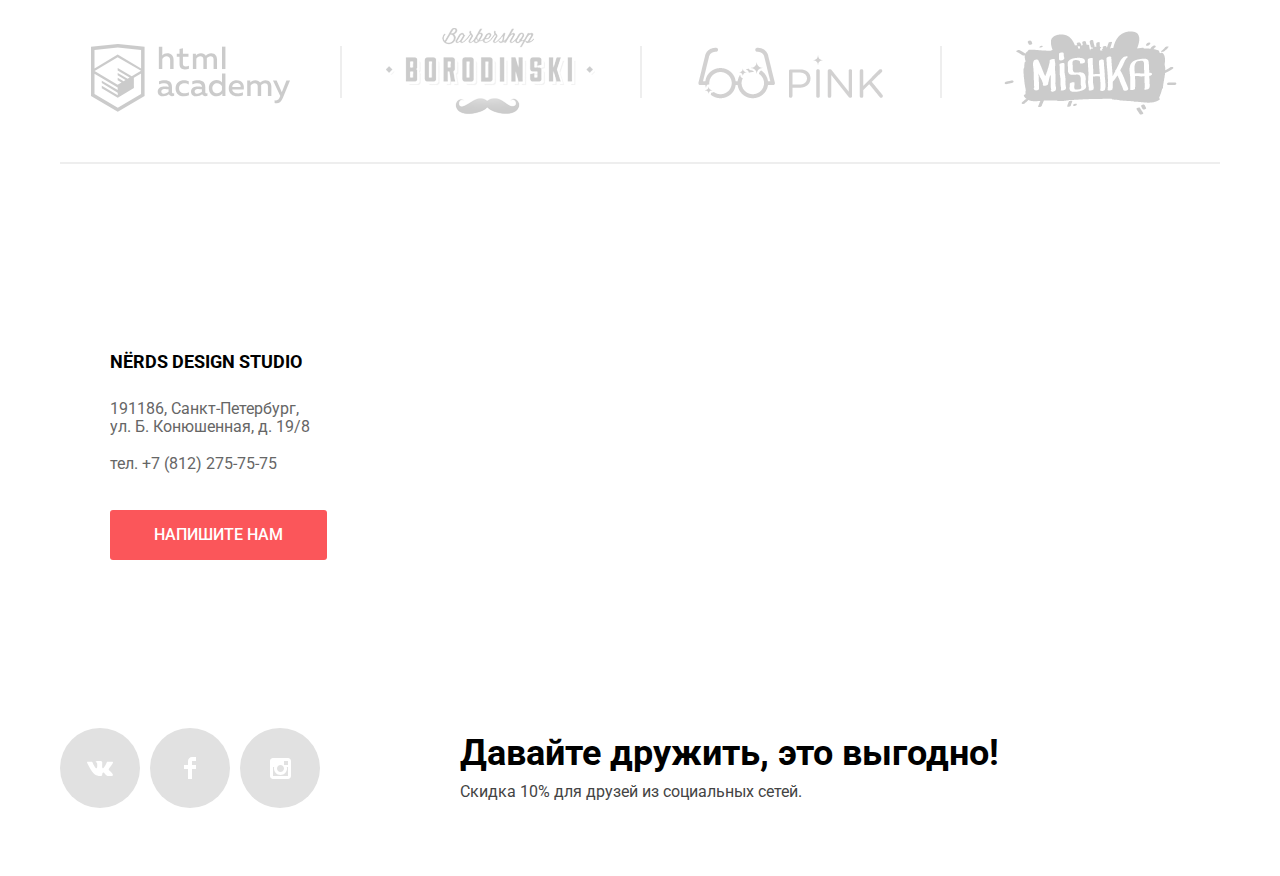
==== commit adc6d5ec: "work on mistakes" ====
--- a/index.html
+++ b/index.html
@@ -7,7 +7,7 @@
     <link rel="icon" href="img/icon.svg" type="image/svg+xml">
     <link rel="apple-touch-icon" href="img/180.png">
     <link rel="manifest" href="manifest.webmanifest">
-    <link rel="stylesheet" href="normalize.css">
+    <link rel="stylesheet" href="css/normalize.css">
     <link rel="stylesheet" href="https://fonts.googleapis.com/css2?family=Roboto:wght@400;500;600;700&display=swap">
     <link rel="stylesheet" href="css/style.min.css">
   </head>
@@ -15,7 +15,7 @@
     <header class="main-header">
       <div class="main-header-container">
         <a class="nerds-logo">
-          <img src="img/content/nerds-logo.png" alt="Логотип Nёrds" width="160" height="66">
+          <img src="img/content/nerds-logo.svg">
         </a>
         <nav class="main-navigation">
           <ul class="site-navigation">
@@ -58,9 +58,9 @@
           </li>
         </ul>
         <div class="slider-controls">
-          <button class="slider-dot active" type="button" aria-label="Первый слайд"></button>
-          <button class="slider-dot" type="button" aria-label="Второй слайд"></button>
-          <button class="slider-dot" type="button" aria-label="Третий слайд"></button>
+          <button class="slider-dot active" type="button" aria-label="Первый слайд" onclick="currentSlide(1)"></button>
+          <button class="slider-dot" type="button" aria-label="Второй слайд" onclick="currentSlide(2)"></button>
+          <button class="slider-dot" type="button" aria-label="Третий слайд" onclick="currentSlide(3)"></button>
         </div>
       </section>
       <section class="services">
@@ -68,23 +68,20 @@
         <ul class="services-list">
           <li class="services-item websites">
             <article>
-              <img src="img/decorative/illustration-1.jpg" alt="иллюстрация" width="300" height="146">
               <h3>Веб-сайты</h3>
               <p>Мир никогда не будет прежним после того как увидит ваш сайт!</p>
               <a class="button order-red-button" href="#" aria-label="Перейти в каталог">Заказать</a>
             </article>
           </li>
-          <li class="services-item">
+          <li class="services-item apps">
             <article>
-              <img src="img/decorative/illustration-2.jpg" alt="иллюстрация" width="300" height="146">
               <h3>Приложения</h3>
               <p>Покорите топ-10 приложений в&nbsp;AppStore и Google Play</p>
               <a class="button order-green-button" href="#" aria-label="Перейти в каталог">Заказать</a>
             </article>
           </li>
-          <li class="services-item">
+          <li class="services-item presentations">
             <article>
-              <img src="img/decorative/illustration-3.jpg" alt="иллюстрация" width="300" height="146">
               <h3>Презентации</h3>
               <p>Вы даже не подозреваете, насколько вы изумительны!</p>
               <a class="button order-yellow-button" href="#" aria-label="Перейти в каталог">Заказать</a>
@@ -93,7 +90,6 @@
         </ul>
       </section>
       <section class="about-us">
-        <div class="about-us-wrapper">
         <div class="about-us-left">
           <h2 class="visually-hidden">О нас</h2>
           <p class="intro">Мы — маленькая, но гордая дизайн-студия из Краснодара.</p>
@@ -106,7 +102,6 @@
           </ul>
         </div>
         <div class="about-us-right">
-          <img src="img/decorative/nerds-illustration.jpg" alt="Нёрдс" width="360" height="208">
           <p>С 2004 года любим точность во всём:</p>
           <dl class="benefits-list">
             <div class="benefits-item">
@@ -123,12 +118,11 @@
             </div>
           </dl>
         </div>
-        </div>
       </section>
       <section class="our-partners">
         <h2 class="visually-hidden">Наши партнёры</h2>
         <ul class="partners-list">
-          <li class="partners-item"><a href="https://htmlacademy.ru/intensive/htmlcss"><img src="img/content/htmlacademy_logo.png" alt="HTMLacademy" width="199" height="68"></a></li>
+          <li class="partners-item"><a href="https://htmlacademy.ru/intensive/htmlcss"><img src="img/content/htmlacademy_logo.svg" alt="HTMLacademy" width="199" height="68"></a></li>
           <li class="partners-item"><a href="#"><img src="img/content/barbershop_logo.png" alt="Barbershop Borodinski" width="209" height="90"></a></li>
           <li class="partners-item"><a href="#"><img src="img/content/pink_logo.png" alt="PINK" width="185" height="52"></a></li>
           <li class="partners-item"><a href="#"><img src="img/content/mishka_logo.png" alt="Mishka" width="173" height="84"></a></li>
@@ -195,8 +189,8 @@
             <input class="type-email" id="feedback-email" type="email" name="email" placeholder="email@example.com">
           </div>
           <div class="text-form">
-            <span>Текст письма:</span>
-            <div><textarea class="message-area" name="message" placeholder="В свободной форме"></textarea></div>
+            <label for="textarea">Текст письма:</label>
+            <textarea id="textarea" class="message-area" name="message" placeholder="В свободной форме"></textarea>
           </div>
           <button class="button send-button" type="submit">Отправить</button>
         </form>
@@ -204,5 +198,6 @@
       </div>
     </section>
     <script src="js/feedback.min.js"></script>
+    <script src="js/slider.min.js"></script>
   </body>
 </html>
--- a/css/style.min.css
+++ b/css/style.min.css
@@ -1 +1 @@
-@keyframes bounce{0%{transform:translateY(-2000px)}70%{transform:translateY(30px)}90%{transform:translateY(-10px)}to{transform:translateY(0)}}@keyframes shake{0%,to{transform:translateX(0)}10%,30%,50%,70%,90%{transform:translateX(-10px)}20%,40%,60%,80%{transform:translateX(10px)}}:root{--primary-light:#ffffff;--secondary-light:#eeeeee;--primary-dark:#283136;--secondary-dark:#000000;--color-red:#FB565A;--color-red-hover:#e74246;--color-red-click:#D7373B;--color-green:#00CA74;--color-green-hover:#00BC6C;--color-green-click:#00AA62;--color-yellow:#EFC849;--color-yellow-hover:#EAB534;--color-yellow-click:#E5A722;--disabled-form:rgba(40, 49, 54, 0.3);--price-toggles:#ababab;--price-filter:#EEE;--color-grey-text:#666666;--color-grey-text2:#444444;--slider-dot-active:#c1c1c1;--color-grey-hover:#DFDFDF;--color-grey-click:#D5D5D5;--social-circle:#E1E1E1;--page-button-border:#DBDBDB;--form-quiet:#D7DCDE;--form-hover:#B4B9BB;--transparent-light:rgba(255, 255, 255, 0.3);--transparent-dark:rgba(0, 0, 0, 0.3);--transparent-dark2:rgba(0, 0, 0, 0.1);--transparent-dark3:rgba(0, 0, 0, 0.6);--transparent-grey:rgba(68, 68, 68, 0.5)}.page-body{font-family:"Roboto",Arial,sans-serif;font-size:16px;line-height:24px;font-weight:400;color:var(--primary-dark);background-color:var(--primary-light);margin:0;padding:0;min-width:1180px;min-height:100%;display:grid;grid-template-rows:min-content 1fr min-content;align-content:start}a{text-decoration:none}img{max-width:100%;height:auto}.page{height:100%}.visually-hidden{position:absolute;width:1px;height:1px;margin:-1px;border:0;padding:0;white-space:nowrap;clip-path:inset(100%);clip:rect(0 0 0 0);overflow:hidden}.button{display:inline-block;vertical-align:middle;font-size:16px;font-family:inherit;line-height:18px;font-weight:500;text-transform:uppercase;color:var(--primary-light);outline:0;border:0;border-radius:3px;padding:16px 54px}.feedback-button,.more-info-button,.order-red-button,.price-button,.send-button{background-color:var(--color-red)}.more-info-button{max-width:200px}.order-green-button,.order-red-button,.order-yellow-button{padding:16px 40px}.order-green-button{background-color:var(--color-green)}.order-green-button:hover{background-color:var(--color-green-hover)}.order-green-button:focus{color:var(--transparent-light);background-color:var(--color-green-click);box-shadow:inset 0 3px 0 rgba(0,1,1,.1)}.order-yellow-button{background-color:var(--color-yellow)}.order-yellow-button:hover{background-color:var(--color-yellow-hover)}.order-yellow-button:focus{color:var(--transparent-light);background-color:var(--color-yellow-click);box-shadow:inset 0 3px 0 rgba(0,1,1,.1)}.feedback-button:hover,.more-info-button:hover,.order-red-button:hover,.price-button:hover,.send-button:hover{background-color:var(--color-red-hover)}.feedback-button:focus,.more-info-button:focus,.order-red-button:focus,.price-button:focus,.send-button:focus{color:var(--transparent-light);background-color:var(--color-red-click);box-shadow:inset 0 3px 0 rgba(0,1,1,.1)}.show-button{background-color:var(--secondary-light);color:var(--secondary-dark);outline:0;width:100%}.show-button:hover{background-color:var(--color-grey-hover)}.show-button:focus{background-color:var(--color-grey-click);color:var(--transparent-dark);box-shadow:0 -3px var(--transparent-dark2);box-shadow:inset 0 3px 0 rgba(0,1,1,.1)}.feedback-button{padding:16px 44px}.send-button{padding:16px 83px}.price-button{padding:16px 72px}.main-header{background-color:var(--secondary-light);margin:0;padding:0;z-index:1}.main-header-container{display:flex;width:1160px;margin:49px auto 0;justify-content:space-between}.nerds-logo{height:65px}.nerds-logo:hover{opacity:.7}.nerds-logo:focus,.social-circle:focus path{opacity:.3}.main-navigation{margin-top:26px;display:grid;grid-template-columns:1fr 300px;column-gap:10px;width:798px}.form label,.main-navigation li{margin-bottom:9px}.site-navigation,.user-navigation{list-style:none;margin:0;padding:0;display:flex;flex-wrap:wrap}.user-navigation{justify-self:end}.site-navigation a,.user-navigation a{font-size:16px;line-height:30px;font-weight:500;text-transform:uppercase;color:var(--secondary-dark)}.site-navigation li{margin-right:45px}.user-navigation li{margin-left:10px}.basket{position:relative;justify-self:end;text-align:end;width:115px}.basket-link::before{content:"";position:absolute;left:0;width:42px;height:19px;top:7px;background-image:url(../img/decorative/cart-icon.svg);background-repeat:no-repeat;background-position:0 0}.basket-link:active:after{content:"";position:absolute;background-color:var(--color-red);width:112px;height:2px;top:43px;left:3px}.main-navigation a:hover{color:var(--color-red)}.main-navigation a:focus{color:var(--transparent-dark)}.site-navigation a.active,.site-navigation a:active{padding-bottom:19px;border-bottom:2px solid var(--color-red)}.slider{background-color:var(--secondary-light);margin-bottom:80px;position:relative}.slider-list{list-style:none;margin:0;padding:0}.slide{display:none}.slide-current{display:flex;position:relative;width:1160px;margin:0 auto}.slide-slogan{font-size:55px;line-height:55px;font-weight:500;color:var(--secondary-dark);margin:79px 0 0;padding:0;width:538px}.slide-text{line-height:24px;margin-top:27px;width:416px}.slide-1,.slide-2,.slide-3{background-image:url(../img/decorative/slide1.png);background-repeat:no-repeat;background-position:397px}.slide-2,.slide-3{background-image:url(../img/decorative/slide2.png)}.slide-3{background-image:url(../img/decorative/slide3.png)}.slide-2 .slide-text,.slide-3 .slide-text{margin-top:38px}.slider-controls{position:absolute;top:317px;left:calc(50% - 44px);display:flex;width:88px;justify-content:space-between}.slider-dot,.slider-dot.active::before{background-color:var(--primary-light);border-radius:50%}.slider-dot{width:18px;height:18px;border:0;padding:5px;cursor:pointer;outline-style:none;position:relative}.slider-dot.active::before{content:"";width:4px;height:4px;border:2px solid var(--slider-dot-active);position:absolute;top:5px;left:5px}.slider .more-info-button{margin:22px 0 80px}.slide-2 .more-info-button,.slide-3 .more-info-button{margin-top:12px}.services{width:1160px;margin:0 auto;text-align:left}.services img{object-fit:contain}.services-list{list-style:none;margin:0;padding:0 0 82px;display:flex;flex-wrap:wrap;justify-content:space-between;position:relative}.about-us-wrapper::before,.our-partners::before,.services-list::before{content:"";position:absolute;width:1160px;height:2px;background-color:var(--secondary-light);bottom:0}.services-list h3{font-size:24px;font-weight:700;line-height:30px;text-transform:uppercase;color:var(--secondary-dark);margin:18px 0 16px}.services-item{width:300px}.services-item:nth-child(3n+3){margin-right:60px}.services-item:nth-child(n+4){margin-top:30px}.services-item p{margin-bottom:32px;width:260px}.about-us-wrapper{display:grid;grid-template-columns:7fr 3fr;column-gap:149px;margin-right:auto;margin-left:auto;width:1160px;padding-bottom:50px;position:relative;margin-top:39px}.about-us-left{grid-column:1/2}.about-us-right{grid-column:2/3;width:360px}.intro{font-size:45px;line-height:45px;font-weight:500;color:var(--secondary-dark);margin:34px 0 33px}.principle{margin-bottom:40px}.options{font-weight:700;text-transform:uppercase;margin:0 0 23px}.options-list{list-style:none;padding:0;margin:0}.options-list li{padding-left:35px;margin-bottom:24px;position:relative}.options-list li::before{content:"";width:25px;height:2px;background-color:var(--color-red);position:absolute;left:0;top:11px}.about-us-right img{object-fit:contain;margin-bottom:30px}.about-us-right p{text-transform:uppercase;text-align:center;width:360px;margin:0 0 0 2px}.benefits-list{padding:0;margin:30px 0 0;display:flex;flex-wrap:wrap;width:370px}.benefits-item{width:min-content;margin-right:23px}.about-us-right p,.benefits-item dt,.benefits-item span{font-weight:700;color:var(--secondary-dark)}.benefits-item dt{font-size:45px;line-height:64px;text-transform:uppercase;margin-bottom:12px}.benefits-item span{font-size:26px;line-height:40px;vertical-align:text-top}.benefits-list dd{line-height:18px;margin:0}.our-partners,.partners-list{width:1160px;margin:0 auto 80px;padding:48px 0 46px;position:relative}.partners-list{list-style:none;margin:0 auto;padding:0;display:grid;grid-template-columns:repeat(4,3fr);align-items:center;column-gap:40px}.partners-item::before{content:"";height:52px;width:2px;background-color:var(--secondary-light);position:absolute;top:18px;transform:translateX(280px)}.partners-item:first-child{margin-top:10px}.partners-item:last-child::before{background-color:transparent}.partners-item a{display:flex;justify-content:center}.partners-item img{opacity:.2}.modal-close:hover::before,.partners-item img:hover{opacity:1}.partners-item a:focus img{opacity:.1}.partners-item img:nth-child(n+5){margin-top:30px}.footer-map{display:grid;grid-template-columns:auto 1160px auto;grid-template-rows:54px 308px 54px;margin-bottom:68px}.map-image{grid-column:1/4;grid-row:1/4;width:100%;height:416px;object-fit:cover;margin:0 auto 68px}.footer-contact{box-sizing:border-box;grid-column:2/3;grid-row:2/3;z-index:1;background-color:var(--primary-light);width:319px;padding:49px 39px 47px 50px}.footer-contact p{font-size:18px;line-height:30px;font-weight:700;text-transform:uppercase;color:var(--secondary-dark);margin:0 0 23px;max-height:50px;overflow-y:auto}.address,.phone-number a{font-style:normal;line-height:18px;color:var(--color-grey-text);max-height:50px;overflow-y:auto}.phone-number{margin:16px 0 34px}.footer-social{display:grid;column-gap:139px;grid-template-columns:261px 1fr;margin:0 auto 68px;width:1160px}.social-list{list-style:none;margin:0;padding:0;display:flex;flex-wrap:wrap;width:270px}.social-item{margin-right:10px}.social-circle{display:flex;justify-content:center;align-items:center;height:80px;width:80px;background-color:var(--social-circle);border-radius:50%}.social-circle:hover{background-color:var(--color-red-hover)}.social-circle:focus{background-color:var(--color-red-click);box-shadow:inset 0 3px 0 rgba(0,1,1,.1)}.discount-wrapper{padding-top:5px}.modal-window h2,.proposal{font-weight:700;color:var(--secondary-dark)}.proposal{font-size:36px;line-height:36px;padding:0;margin:2px 0 10px}.discount{line-height:22px;color:var(--color-grey-text2);padding:0;margin:10px 0 0}.modal-window{display:none;position:fixed;background-color:var(--primary-light);width:960px;top:10vh;left:calc(50% - 480px);box-shadow:0 20px 40px rgba(0,0,0,.4);z-index:1}.modal-show{display:block;animation:bounce .6s}.modal-error{animation:shake .6s}.modal-window h2{font-size:45px;line-height:53px}.modal-wrapper{width:761px;height:443px;margin:62px 100px 84px}.modal-close,.modal-close::before{position:absolute;width:21px;height:21px}.modal-close{right:90px;top:78px;cursor:pointer;background-color:transparent;border:0;outline:0}.modal-close::before{content:"";right:0;top:0;background-image:url(../img/decorative/close-cross.svg);background-position:0 0;opacity:.3}.modal-close:active::before{opacity:.1}.feedback-form div{line-height:18px;font-weight:700}.feedback-form input[type=email],.feedback-form input[type=text]{border:2px solid var(--form-quiet);color:var(--transparent-grey);border-radius:3px;font-family:inherit;font-size:16px;line-height:18px;padding:14px 16px}.feedback-form{display:flex;flex-direction:row;flex-wrap:wrap}.name-form{margin-right:40px}.email-form,.name-form{width:360px;display:flex;flex-direction:column}.text-form{margin-top:34px}.message-area{border:2px solid var(--form-quiet);border-radius:3px;resize:none;width:760px;font-family:inherit;font-size:16px;line-height:18px;color:var(--transparent-grey);margin:9px 0 47px;padding:16px;box-sizing:border-box;height:118px}.message-area:hover{border-color:var(--form-hover);border-radius:3px}.message-area:focus{border-color:var(--secondary-dark);border-radius:3px;color:var(--secondary-dark);outline:0}.feedback-form input:hover{border-color:var(--form-hover);border-radius:3px;color:var(--form-hover)}.feedback-form input:focus{border-color:var(--secondary-dark);border-radius:3px;color:var(--secondary-dark);outline:0}.feedback-form input:invalid{border-color:var(--color-red-hover);border-radius:3px;color:var(--color-red-hover)}.title-wrapper{display:block}.title-wrapper h1{font-size:55px;line-height:55px;font-weight:500;color:var(--secondary-dark);text-align:center}.title-wrapper h1:first-of-type{margin-top:78px}.title-wrapper h1:last-of-type{margin-bottom:108px}.content-wrapper{display:grid;grid-template-areas:'sidebar . market';grid-template-columns:3fr 1fr 8fr;column-gap:70px;width:1160px;margin:56px auto 50px}.filter-wrapper{grid-area:sidebar;width:260px}.filter fieldset{border:0;padding:0;margin:0 0 50px}.filter fieldset:first-child{margin-bottom:55px}.filter fieldset:nth-child(2){margin-bottom:47px}.filter legend{font-size:18px;line-height:30px;font-weight:700;padding:0;margin:0 0 16px;text-transform:uppercase;color:var(--secondary-dark)}.range-filter legend{margin-bottom:48px}.price-controls input,.range-controls{background-color:var(--price-filter);border-radius:3px}.range-controls{position:relative;height:41px;outline-offset:-3px;margin-bottom:14px;padding:39px 22px 0}.range-controls .scale{height:2px;background:var(--form-quiet)}.range-controls .bar{height:2px;background:var(--color-green);width:67%}.range-controls .toggle{position:absolute;top:30px;width:4px;height:4px;padding:0;background:var(--price-toggles);border:8px solid var(--primary-light);border-radius:50%;box-shadow:0 2px 1px rgba(0,0,0,.15);cursor:pointer;outline:0}.range-controls .toggle-min{left:18px}.range-controls .toggle-max{left:160px}.price-controls{display:flex;justify-content:space-between}.price-controls label{text-transform:uppercase;line-height:22px}.price-controls input{font-family:inherit;font-size:inherit;line-height:inherit;width:64px;border-style:none;text-align:center;margin-left:8px;padding:8px}.price-controls input[type=number]{-moz-appearance:textfield}.price-controls input::-webkit-inner-spin-button,.price-controls input::-webkit-outer-spin-button{-webkit-appearance:none;appearance:none;margin:0}.features-list,.grid-list{margin:0;padding:0;list-style:none;line-height:19px}.filter-input-checkbox,.filter-input-radio{color:var(--primary-dark);font-size:16px;line-height:19px}.features-item,.grid-item{padding-left:36px;margin-bottom:20px}.features-item{margin-bottom:21px}.features-item:last-child,.grid-item:last-child{margin-bottom:0}.features-item label,.grid-item label{position:relative;display:block;cursor:pointer;user-select:none}.filter-input-radio+label::before{content:"";position:absolute;width:25px;height:25px;left:-36px;top:-3px;opacity:.4;background-image:url(../img/decorative/radio-off.svg);background-repeat:no-repeat;background-position:0 0}.filter-input-radio:checked+label::after{content:"";position:absolute;width:9px;height:9px;border-radius:50%;background-color:#4d4d4d;left:-28px;top:5px;opacity:.4}.filter-input-radio:hover+label::after,.filter-input-radio:hover+label::before{opacity:1}.filter-input-checkbox:disabled+label,.filter-input-radio:disabled+label{color:var(--disabled-form)}.filter-input-radio:disabled+label::after,.filter-input-radio:disabled+label::before{opacity:.1}.filter-input-checkbox+label::before{content:"";position:absolute;width:23px;height:23px;left:-36px;top:-3px;background-image:url(../img/decorative/checkbox-off.svg);background-repeat:no-repeat;background-position:0 0;opacity:.4}.filter-input-checkbox:checked+label::before{display:none}.filter-input-checkbox:checked+label::after{content:"";position:absolute;width:25px;height:23px;left:-36px;top:-3px;background-color:var(--primary-light);background-image:url(../img/decorative/checkbox-on.svg);background-repeat:no-repeat;background-position:0 0;opacity:.4}.filter-input-checkbox:hover+label::after,.filter-input-checkbox:hover+label::before{opacity:1}.filter-input-checkbox:disabled+label::after,.filter-input-checkbox:disabled+label::before{opacity:.1}.sorting{margin-bottom:48px;display:grid;grid-template-columns:min-content 1fr max-content}.sorting-list{list-style:none;margin:2px 47px 0 0;padding:0;display:flex;flex-wrap:wrap;justify-self:end}.sorting-list a{font-size:14px;line-height:18px;text-transform:uppercase;color:var(--transparent-dark);margin-left:25px}.sorting-list a:hover{color:var(--transparent-dark3)}.sorting-list a.active,.sorting-list a:focus:active{font-size:14px;line-height:18px;text-transform:uppercase;color:var(--secondary-dark)}.sorting span{font-size:18px;line-height:30px;font-weight:700;text-transform:uppercase;color:var(--secondary-dark)}.down-arrow,.up-arrow{fill:#a6a6a6;opacity:.2;vertical-align:middle}.up-arrow{padding:0 3px;margin-left:8px}.down-arrow{padding:0 1px 0 3px}.down-arrow:hover,.up-arrow:hover{fill:#a6a6a6;opacity:1}.down-arrow.active,.down-arrow:focus:active,.up-arrow:focus:active{fill:#231f20;opacity:1}.templates-wrapper{grid-area:market}.templates-list{list-style:none;margin:0;padding:0;display:grid;grid-template-columns:1fr 1fr;column-gap:40px;row-gap:30px}.product-card{width:358px;margin:0;padding-top:40px;position:relative;background-color:var(--primary-light);border-radius:5px;border:1px solid var(--transparent-dark2);background-image:url(../img/decorative/browser-quiet.png);background-position:top;background-repeat:no-repeat}.item-img{display:block;object-fit:contain}.desc-box,.item-img{border-bottom-left-radius:5px;border-bottom-right-radius:5px}.product-card:hover{box-shadow:0 6px 15px rgba(0,0,0,.25);background-image:url(../img/decorative/browser.png)}.desc-box{display:none;position:absolute;background-color:var(--secondary-light);text-align:center;z-index:1;padding-bottom:44px;width:358px;top:390px;overflow-y:auto;max-height:188px}.product-card:hover .desc-box{display:block;background-color:var(--secondary-light)}.desc-box-title{margin-top:26px}.desc-box a{color:var(--secondary-dark);text-transform:uppercase}.desc-box a:hover{color:var(--color-red)}.desc-box a:focus{color:var(--transparent-dark)}.desc-box p{line-height:18px;color:var(--color-grey-text);margin:12px auto 32px;width:255px}.pagination{list-style:none;display:flex;justify-content:flex-start;flex-wrap:wrap;padding:0;margin:55px 0 0}.pagination-item a{display:inline-block;vertical-align:middle;font-family:inherit;line-height:18px;font-weight:500;text-transform:uppercase;color:var(--secondary-dark);background-color:var(--secondary-light);outline:3px solid transparent;border-radius:3px;padding:16px 20px;margin-right:12px;margin-bottom:10px}.pagination-item:last-child a{padding:16px 78px}.pagination-item a:hover{background-color:var(--color-grey-hover)}.pagination-item a:focus{background-color:var(--color-grey-click);color:var(--transparent-dark);box-shadow:inset 0 3px 0 var(--transparent-dark2);border-radius:3px}.pagination-item a.active,.pagination-item a:active{color:var(--secondary-dark);background-color:var(--primary-light);border:3px solid var(--page-button-border);box-shadow:none;padding:13px 17px}.pagination-item:last-child a:active{padding:13px 75px}
+@keyframes bounce{0%{transform:translateY(-2000px)}70%{transform:translateY(30px)}90%{transform:translateY(-10px)}to{transform:translateY(0)}}@keyframes shake{0%,to{transform:translateX(0)}10%,30%,50%,70%,90%{transform:translateX(-10px)}20%,40%,60%,80%{transform:translateX(10px)}}:root{--primary-light:#ffffff;--secondary-light:#eeeeee;--primary-dark:#283136;--secondary-dark:#000000;--color-red:#FB565A;--color-red-hover:#e74246;--color-red-click:#D7373B;--color-green:#00CA74;--color-green-hover:#00BC6C;--color-green-click:#00AA62;--color-yellow:#EFC849;--color-yellow-hover:#EAB534;--color-yellow-click:#E5A722;--disabled-form:rgba(40, 49, 54, 0.3);--price-toggles:#ababab;--price-filter:#EEE;--color-grey-text:#666666;--color-grey-text2:#444444;--slider-dot-active:#c1c1c1;--color-grey-hover:#DFDFDF;--color-grey-click:#D5D5D5;--social-circle:#E1E1E1;--page-button-border:#DBDBDB;--form-quiet:#D7DCDE;--form-hover:#B4B9BB;--transparent-light:rgba(255, 255, 255, 0.3);--transparent-dark:rgba(0, 0, 0, 0.3);--transparent-dark2:rgba(0, 0, 0, 0.1);--transparent-dark3:rgba(0, 0, 0, 0.6);--transparent-grey:rgba(68, 68, 68, 0.5);--button-shadow:rgba(0, 1, 1, 0.1);--modal-window-shadow:rgba(0, 0, 0, 0.4);--range-controls-shadow:rgba(0, 0, 0, 0.15);--product-card-hover:rgba(0,0,0,0.25);--transparent:rgba(0, 0, 0, 0);--radio-checked-oval:#4D4D4D;--arrow:rgb(166, 166, 166, 0.2);--arrow-hover:#a6a6a6;--arrow-active:#231F20}.page-body{font-family:"Roboto",Arial,sans-serif;font-size:16px;line-height:24px;font-weight:400;color:var(--primary-dark);background-color:var(--primary-light);margin:0;padding:0;min-width:1180px;min-height:100%;display:grid;grid-template-rows:min-content 1fr min-content;align-content:start}a{text-decoration:none}img{max-width:100%;height:auto}.page{height:100%}.visually-hidden{position:absolute;width:1px;height:1px;margin:-1px;border:0;padding:0;white-space:nowrap;clip-path:inset(100%);clip:rect(0 0 0 0);overflow:hidden}.button{display:inline-block;vertical-align:middle;font-size:16px;font-family:inherit;line-height:18px;font-weight:500;text-transform:uppercase;color:var(--primary-light);outline:0;border:0;border-radius:3px;padding:16px 54px}.button:focus{outline:2px dotted var(--secondary-dark)}.basket-link.active::after,.feedback-button,.more-info-button,.order-red-button,.price-button,.send-button{background-color:var(--color-red)}.more-info-button{max-width:200px}.show-button{background-color:var(--secondary-light);color:var(--secondary-dark);outline:0;width:100%}.order-green-button,.order-red-button,.order-yellow-button{padding:16px 40px}.order-green-button{background-color:var(--color-green)}.order-green-button:hover{background-color:var(--color-green-hover)}.order-green-button:active{color:var(--transparent-light);background-color:var(--color-green-click);box-shadow:inset 0 3px 0 var(--button-shadow)}.order-yellow-button{background-color:var(--color-yellow)}.order-yellow-button:hover{background-color:var(--color-yellow-hover)}.order-yellow-button:active{color:var(--transparent-light);background-color:var(--color-yellow-click);box-shadow:inset 0 3px 0 var(--button-shadow)}.feedback-button:hover,.more-info-button:hover,.order-red-button:hover,.price-button:hover,.send-button:hover{background-color:var(--color-red-hover)}.show-button:hover{background-color:var(--color-grey-hover)}.feedback-button:active,.more-info-button:active,.order-red-button:active,.price-button:active,.send-button:active,.show-button:active{color:var(--transparent-light);background-color:var(--color-red-click);box-shadow:inset 0 3px 0 var(--button-shadow)}.show-button:active{color:var(--transparent-dark);background-color:var(--color-grey-click)}.feedback-button{padding:16px 44px}.send-button{padding:16px 83px}.price-button{padding:16px 72px}.main-header{background-color:var(--secondary-light);margin:0;padding:0;z-index:1}.main-header-container{display:flex;width:1160px;margin:49px auto 0;justify-content:space-between}.nerds-logo{height:65px}.nerds-logo:hover{opacity:.7}.nerds-logo:active,.social-circle:active path{opacity:.3}.main-navigation{margin-top:26px;display:grid;grid-template-columns:1fr 300px;column-gap:10px;width:798px}.form label,.main-navigation li{margin-bottom:9px}.site-navigation,.user-navigation{list-style:none;margin:0;padding:0;display:flex;flex-wrap:wrap}.user-navigation{justify-self:end}.site-navigation a,.user-navigation a{font-size:16px;line-height:30px;font-weight:500;text-transform:uppercase;color:var(--secondary-dark)}.site-navigation li{margin-right:45px}.user-navigation li{margin-left:10px}.basket,.slider{position:relative}.basket{justify-self:end;text-align:end;width:115px}.basket-link::before{content:"";position:absolute;left:0;width:42px;height:19px;top:7px;background-image:url(../img/decorative/cart-icon.svg);background-repeat:no-repeat;background-position:0 0}.main-navigation a:hover{color:var(--color-red)}.main-navigation a:active{color:var(--transparent-dark)}.basket-link.active::after{content:"";position:absolute;width:112px;height:2px;top:43px;left:3px}.site-navigation a.active{padding-bottom:19px;border-bottom:2px solid var(--color-red)}.slider{background-color:var(--secondary-light);margin-bottom:80px}.slider-list{list-style:none;margin:0;padding:0}.slide,.slide-current{width:1160px;margin:0 auto}.slide{display:none}.slide-current{display:flex;position:relative}.slide-slogan{font-size:55px;line-height:55px;font-weight:500;color:var(--secondary-dark);margin:79px 0 0;padding:0;width:538px}.slide-text{line-height:24px;margin-top:27px;width:416px}.slide-1,.slide-2,.slide-3{background-image:url(../img/decorative/slide1.png);background-repeat:no-repeat;background-position:397px}.slide-2,.slide-3{background-image:url(../img/decorative/slide2.png)}.slide-3{background-image:url(../img/decorative/slide3.png)}.slide-2 .slide-text,.slide-3 .slide-text{margin-top:38px}.slider-controls{position:absolute;top:317px;left:calc(50% - 44px);display:flex;width:88px;justify-content:space-between}.slider-dot,.slider-dot.active::before{background-color:var(--primary-light);border-radius:50%}.slider-dot{width:18px;height:18px;border:0;padding:5px;cursor:pointer;outline-style:none;position:relative}.slider-dot.active::before{content:"";width:4px;height:4px;border:2px solid var(--slider-dot-active);position:absolute;top:5px;left:5px}.range-controls .toggle:focus,.slider-dot:focus{box-shadow:0 0 8px var(--transparent-dark3)}.slider .more-info-button{margin:22px 0 80px}.slide-2 .more-info-button,.slide-3 .more-info-button{margin-top:12px}.services{width:1160px;margin:0 auto;text-align:left}.services-list{list-style:none;margin:0;padding:0 0 82px;display:flex;flex-wrap:wrap;justify-content:space-between;position:relative}.about-us::before,.our-partners::before,.services-list::before{content:"";position:absolute;width:1160px;height:2px;background-color:var(--secondary-light);bottom:0}.services-list h3{font-size:24px;font-weight:700;line-height:30px;text-transform:uppercase;color:var(--secondary-dark);margin:18px 0 16px}.services-item{padding-top:153px;width:300px}.services-item.apps,.services-item.websites{background-image:url(../img/decorative/illustration-1.jpg);background-repeat:no-repeat}.services-item.apps{background-image:url(../img/decorative/illustration-2.jpg)}.services-item.presentations{background-image:url(../img/decorative/illustration-3.jpg);background-repeat:no-repeat}.services-item:nth-child(3n+3){margin-right:60px}.services-item:nth-child(n+4){margin-top:30px}.services-item p{margin-bottom:32px;width:260px}.about-us{display:grid;grid-template-columns:7fr 3fr;column-gap:149px;margin-right:auto;margin-left:auto;width:1160px;padding-bottom:50px;position:relative;margin-top:39px}.about-us-left{grid-column:1/2}.about-us-right{grid-column:2/3;width:360px;background-image:url(../img/decorative/nerds-illustration.png);background-repeat:no-repeat;padding-top:245px}.intro{font-size:45px;line-height:45px;font-weight:500;color:var(--secondary-dark);margin:34px 0 33px}.principle{margin-bottom:40px}.options{font-weight:700;text-transform:uppercase;margin:0 0 23px}.options-list{list-style:none;padding:0;margin:0}.options-list li{padding-left:35px;margin-bottom:24px;position:relative}.options-list li::before{content:"";width:25px;height:2px;background-color:var(--color-red);position:absolute;left:0;top:11px}.about-us-right img{object-fit:contain;margin-bottom:30px}.about-us-right p{text-transform:uppercase;text-align:center;width:360px;margin:0 0 0 2px}.benefits-list{padding:0;margin:30px 0 0;display:flex;flex-wrap:wrap;width:370px}.benefits-item{width:min-content;margin-right:23px}.about-us-right p,.benefits-item dt,.benefits-item span{font-weight:700;color:var(--secondary-dark)}.benefits-item dt{font-size:45px;line-height:64px;text-transform:uppercase;margin-bottom:12px}.benefits-item span{font-size:26px;line-height:40px;vertical-align:text-top}.benefits-list dd{line-height:18px;margin:0}.our-partners,.partners-list{width:1160px;margin:0 auto 80px;padding:48px 0 46px;position:relative}.partners-list{list-style:none;margin:0 auto;padding:0;display:grid;grid-template-columns:repeat(4,3fr);align-items:center;column-gap:40px}.partners-item::before{content:"";height:52px;width:2px;background-color:var(--secondary-light);position:absolute;top:18px;transform:translateX(280px)}.partners-item:first-child{margin-top:10px}.partners-item:last-child::before{opacity:0}.partners-item a{display:flex;justify-content:center}.partners-item img{opacity:.2}.modal-close:hover::before,.partners-item img:hover{opacity:1}.modal-close:active::before,.partners-item a:active{opacity:.1}.partners-item img:nth-child(n+5){margin-top:30px}.footer-map{display:grid;grid-template-columns:auto 1160px auto;grid-template-rows:54px 308px 54px;margin-bottom:68px}.map-image{grid-column:1/4;grid-row:1/4;width:100%;height:416px;object-fit:cover;margin:0 auto 68px}.footer-contact{box-sizing:border-box;grid-column:2/3;grid-row:2/3;z-index:1;background-color:var(--primary-light);width:319px;padding:49px 39px 47px 50px}.footer-contact p{font-size:18px;line-height:30px;font-weight:700;text-transform:uppercase;color:var(--secondary-dark);margin:0 0 23px;max-height:50px;overflow-y:auto}.address,.phone-number a{font-style:normal;line-height:18px;color:var(--color-grey-text);max-height:50px;overflow-y:auto}.phone-number{margin:16px 0 34px}.footer-social{display:grid;column-gap:139px;grid-template-columns:261px 1fr;margin:0 auto 68px;width:1160px}.social-list{list-style:none;margin:0;padding:0;display:flex;flex-wrap:wrap;width:270px}.social-item{margin-right:10px}.social-circle{display:flex;justify-content:center;align-items:center;height:80px;width:80px;background-color:var(--social-circle);border-radius:50%}.social-circle:hover{background-color:var(--color-red-hover)}.social-circle:active{background-color:var(--color-red-click);box-shadow:inset 0 3px 0 var(--button-shadow)}.discount-wrapper{padding-top:5px}.modal-window h2,.proposal{font-weight:700;color:var(--secondary-dark)}.proposal{font-size:36px;line-height:36px;padding:0;margin:2px 0 10px}.discount{line-height:22px;color:var(--color-grey-text2);padding:0;margin:10px 0 0}.modal-window{display:none;position:fixed;background-color:var(--primary-light);width:960px;top:10vh;left:calc(50% - 480px);box-shadow:0 20px 40px var(--modal-window-shadow);z-index:1}.modal-show{display:block;animation:bounce .6s}.modal-error{animation:shake .6s}.modal-window h2{font-size:45px;line-height:53px}.modal-wrapper{width:761px;height:443px;margin:62px 100px 84px}.modal-close,.modal-close::before{position:absolute;width:21px;height:21px}.modal-close{right:90px;top:78px;cursor:pointer;background-color:var(--transparent);border:0;outline:0}.modal-close::before{content:"";right:0;top:0;background-image:url(../img/decorative/close-cross.svg);background-position:0 0;opacity:.3}.filter-input-checkbox:focus+label::after,.filter-input-checkbox:focus+label::before,.filter-input-radio:focus+label::before,.modal-close:focus::before{outline:2px dotted var(--secondary-dark)}.feedback-form div{line-height:18px;font-weight:700}.feedback-form input[type=email],.feedback-form input[type=text]{border:2px solid var(--form-quiet);color:var(--transparent-grey);border-radius:3px;font-family:inherit;font-size:16px;line-height:18px;padding:14px 16px}.feedback-form{display:flex;flex-direction:row;flex-wrap:wrap}.name-form{margin-right:40px}.email-form,.name-form{width:360px;display:flex;flex-direction:column}.text-form{margin-top:34px}.message-area{border:2px solid var(--form-quiet);border-radius:3px;resize:none;width:760px;font-family:inherit;font-size:16px;line-height:18px;color:var(--transparent-grey);margin:9px 0 44px;padding:16px;box-sizing:border-box;height:118px}.message-area:hover{border-color:var(--form-hover);border-radius:3px}.message-area:focus{border-color:var(--secondary-dark);border-radius:3px;color:var(--secondary-dark);outline:0}.feedback-form input:hover{border-color:var(--form-hover);border-radius:3px;color:var(--form-hover)}.feedback-form input:focus{border-color:var(--secondary-dark);border-radius:3px;color:var(--secondary-dark);outline:0}.feedback-form input:invalid{border-color:var(--color-red-hover);border-radius:3px;color:var(--color-red-hover)}.title-wrapper{display:block}.title-wrapper h1{font-size:55px;line-height:55px;font-weight:500;color:var(--secondary-dark);text-align:center}.title-wrapper h1:first-of-type{margin-top:78px}.title-wrapper h1:last-of-type{margin-bottom:108px}.content-wrapper{display:grid;grid-template-areas:'sidebar . market';grid-template-columns:3fr 1fr 8fr;column-gap:70px;width:1160px;margin:56px auto 50px}.filter-wrapper{grid-area:sidebar;width:260px}.filter fieldset{border:0;padding:0;margin:0 0 50px}.filter fieldset:first-child{margin-bottom:55px}.filter fieldset:nth-child(2){margin-bottom:47px}.filter legend{font-size:18px;line-height:30px;font-weight:700;padding:0;margin:0 0 16px;text-transform:uppercase;color:var(--secondary-dark)}.range-filter legend{margin-bottom:48px}.price-controls input,.range-controls{background-color:var(--price-filter);border-radius:3px}.range-controls{position:relative;height:41px;outline-offset:-3px;margin-bottom:14px;padding:39px 22px 0}.range-controls .scale{height:2px;background:var(--form-quiet)}.range-controls .bar{height:2px;background:var(--color-green);width:67%}.range-controls .toggle{position:absolute;top:30px;width:4px;height:4px;padding:0;background:var(--price-toggles);border:8px solid var(--primary-light);border-radius:50%;box-shadow:0 2px 1px var(--range-controls-shadow);cursor:pointer;outline:0}.range-controls .toggle-min{left:18px}.range-controls .toggle-max{left:160px}.price-controls{display:flex;justify-content:space-between}.price-controls label{text-transform:uppercase;line-height:22px}.price-controls input{font-family:inherit;font-size:inherit;line-height:inherit;width:64px;border-style:none;text-align:center;margin-left:8px;padding:8px}.price-controls input[type=number]{-moz-appearance:textfield}.price-controls input::-webkit-inner-spin-button,.price-controls input::-webkit-outer-spin-button{-webkit-appearance:none;appearance:none;margin:0}.features-list,.grid-list{margin:0;padding:0;list-style:none;line-height:19px}.filter-input-checkbox,.filter-input-radio{color:var(--primary-dark);font-size:16px;line-height:19px}.features-item,.grid-item{padding-left:36px;margin-bottom:20px}.features-item{margin-bottom:21px}.features-item:last-child,.grid-item:last-child{margin-bottom:0}.features-item label,.grid-item label{position:relative;display:block;cursor:pointer;user-select:none}.filter-input-radio+label::before{content:"";position:absolute;width:25px;height:25px;left:-36px;top:-3px;opacity:.4;background-image:url(../img/decorative/radio-off.svg);background-repeat:no-repeat;background-position:0 0}.filter-input-radio:checked+label::after{content:"";position:absolute;width:9px;height:9px;border-radius:50%;background-color:var(--radio-checked-oval);left:-28px;top:5px;opacity:.4}.filter-input-radio:hover+label::after,.filter-input-radio:hover+label::before{opacity:1}.filter-input-checkbox:disabled+label,.filter-input-radio:disabled+label{color:var(--disabled-form)}.filter-input-radio:disabled+label::after,.filter-input-radio:disabled+label::before{opacity:.1}.filter-input-checkbox+label::before{content:"";position:absolute;width:23px;height:23px;left:-36px;top:-3px;background-image:url(../img/decorative/checkbox-off.svg);background-repeat:no-repeat;background-position:0 0;opacity:.4}.filter-input-checkbox:checked+label::before{display:none}.filter-input-checkbox:checked+label::after{content:"";position:absolute;width:25px;height:23px;left:-36px;top:-3px;background-color:var(--primary-light);background-image:url(../img/decorative/checkbox-on.svg);background-repeat:no-repeat;background-position:0 0;opacity:.4}.filter-input-checkbox:hover+label::after,.filter-input-checkbox:hover+label::before{opacity:1}.filter-input-checkbox:disabled+label::after,.filter-input-checkbox:disabled+label::before{opacity:.1}.sorting{margin-bottom:48px;display:grid;grid-template-columns:min-content 1fr max-content}.sorting-list{list-style:none;margin:2px 47px 0 0;padding:0;display:flex;flex-wrap:wrap;justify-self:end}.sorting-list a{font-size:14px;line-height:18px;text-transform:uppercase;color:var(--transparent-dark);margin-left:25px}.sorting-list a:hover{color:var(--transparent-dark3)}.sorting span,.sorting-list a.active,.sorting-list a:active{font-size:14px;line-height:18px;text-transform:uppercase;color:var(--secondary-dark)}.sorting span{font-size:18px;line-height:30px;font-weight:700}.down-arrow,.up-arrow{fill:var(--arrow);vertical-align:middle}.up-arrow{padding:0 3px;margin-left:8px}.down-arrow{padding:0 1px 0 3px}.down-arrow:hover,.up-arrow:hover{fill:var(--arrow-hover)}.down-arrow.active,.down-arrow:active,.up-arrow:active{fill:var(--arrow-active)}.down-arrow:focus,.up-arrow:focus{outline:2px dotted var(--secondary-dark)}.templates-wrapper{grid-area:market}.templates-list{list-style:none;margin:0;padding:0;display:grid;grid-template-columns:1fr 1fr;column-gap:40px;row-gap:30px}.product-card{width:358px;margin:0;padding-top:40px;position:relative;background-color:var(--primary-light);border-radius:5px;border:1px solid var(--transparent-dark2);background-image:url(../img/decorative/browser-quiet.png);background-position:top;background-repeat:no-repeat}.item-img{display:block;object-fit:contain}.desc-box,.item-img{border-bottom-left-radius:5px;border-bottom-right-radius:5px}.product-card:hover{box-shadow:0 6px 15px var(--product-card-hover);background-image:url(../img/decorative/browser.png)}.desc-box{display:block;position:absolute;background-color:var(--secondary-light);text-align:center;z-index:-1;padding-bottom:44px;width:358px;top:390px;overflow-y:auto;max-height:188px}.product-card:focus-within .desc-box{z-index:1}.product-card:hover .desc-box{z-index:1}.desc-box-title{margin-top:26px}.desc-box a{color:var(--secondary-dark);text-transform:uppercase}.desc-box a:hover{color:var(--color-red)}.desc-box a:active{color:var(--transparent-dark)}.desc-box a:focus{outline:2px dotted var(--secondary-dark)}.desc-box p{line-height:18px;color:var(--color-grey-text);margin:12px auto 32px;width:255px}.pagination{list-style:none;display:flex;justify-content:flex-start;flex-wrap:wrap;padding:0;margin:55px 0 0}.pagination-item a{display:inline-block;vertical-align:middle;font-family:inherit;line-height:18px;font-weight:500;text-transform:uppercase;color:var(--secondary-dark);background-color:var(--secondary-light);outline:3px solid var(--transparent);border-radius:3px;padding:16px 20px;margin-right:12px;margin-bottom:10px}.pagination-item:last-child a{padding:16px 78px}.pagination-item a:hover{background-color:var(--color-grey-hover)}.pagination-item a:active{background-color:var(--color-grey-click);color:var(--transparent-dark);box-shadow:inset 0 3px 0 var(--transparent-dark2);border-radius:3px}.pagination-item a.active{color:var(--secondary-dark);background-color:var(--primary-light);border:3px solid var(--page-button-border);box-shadow:none;padding:13px 17px}.pagination-item a:focus{outline:2px dotted var(--secondary-dark)}.pagination-item:last-child a.active{padding:13px 75px}
